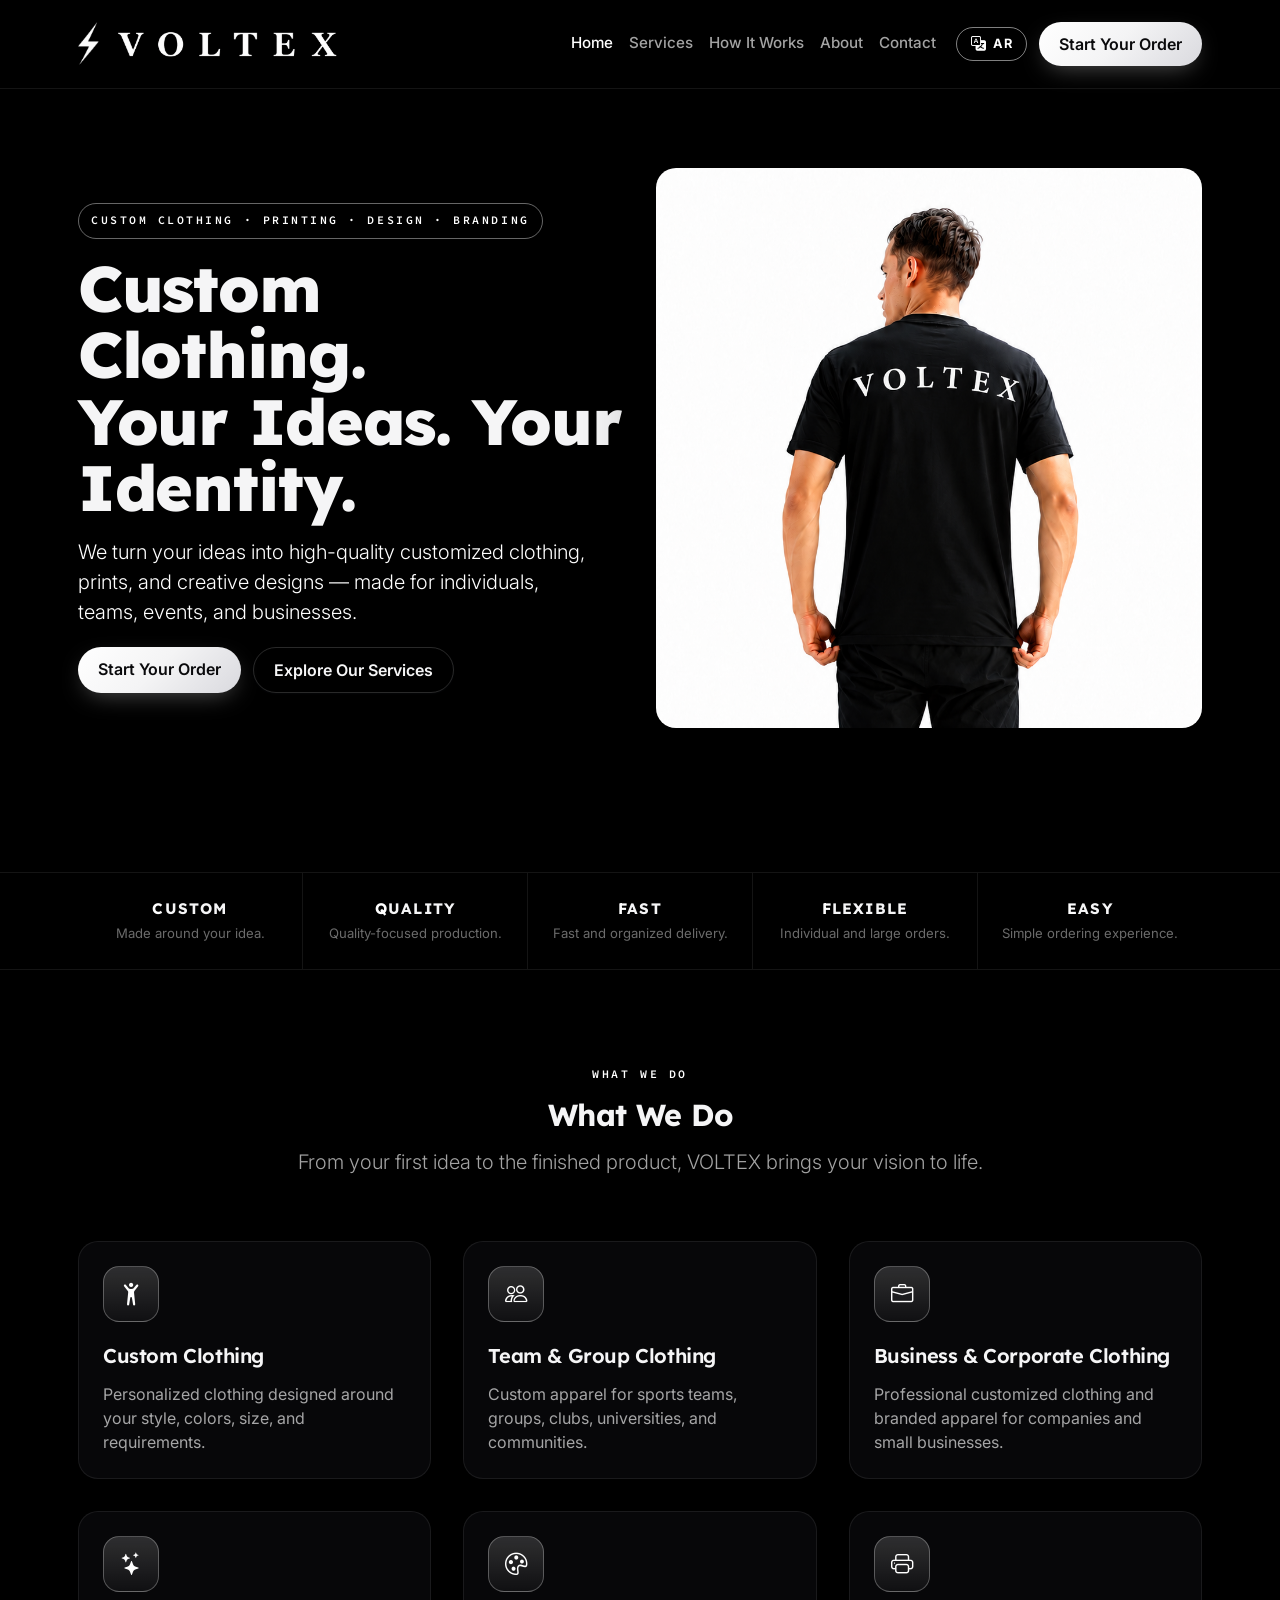
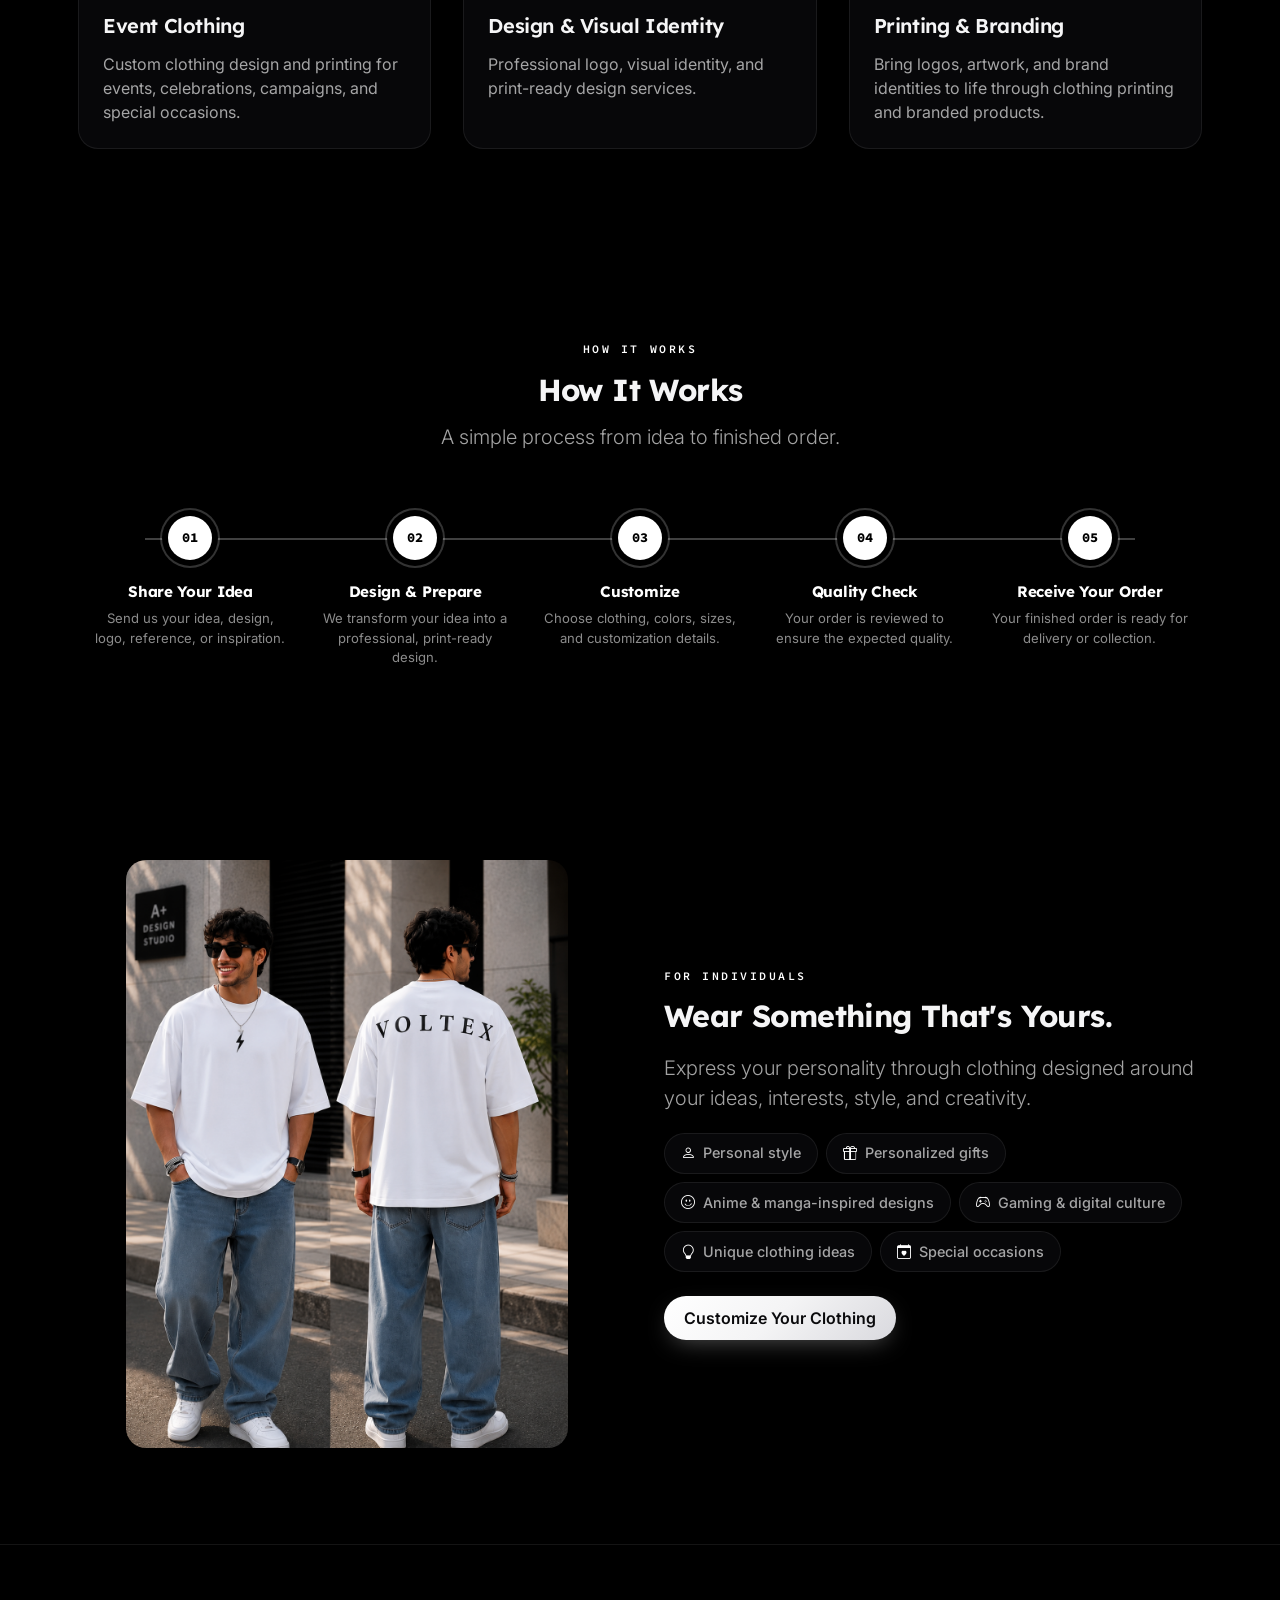
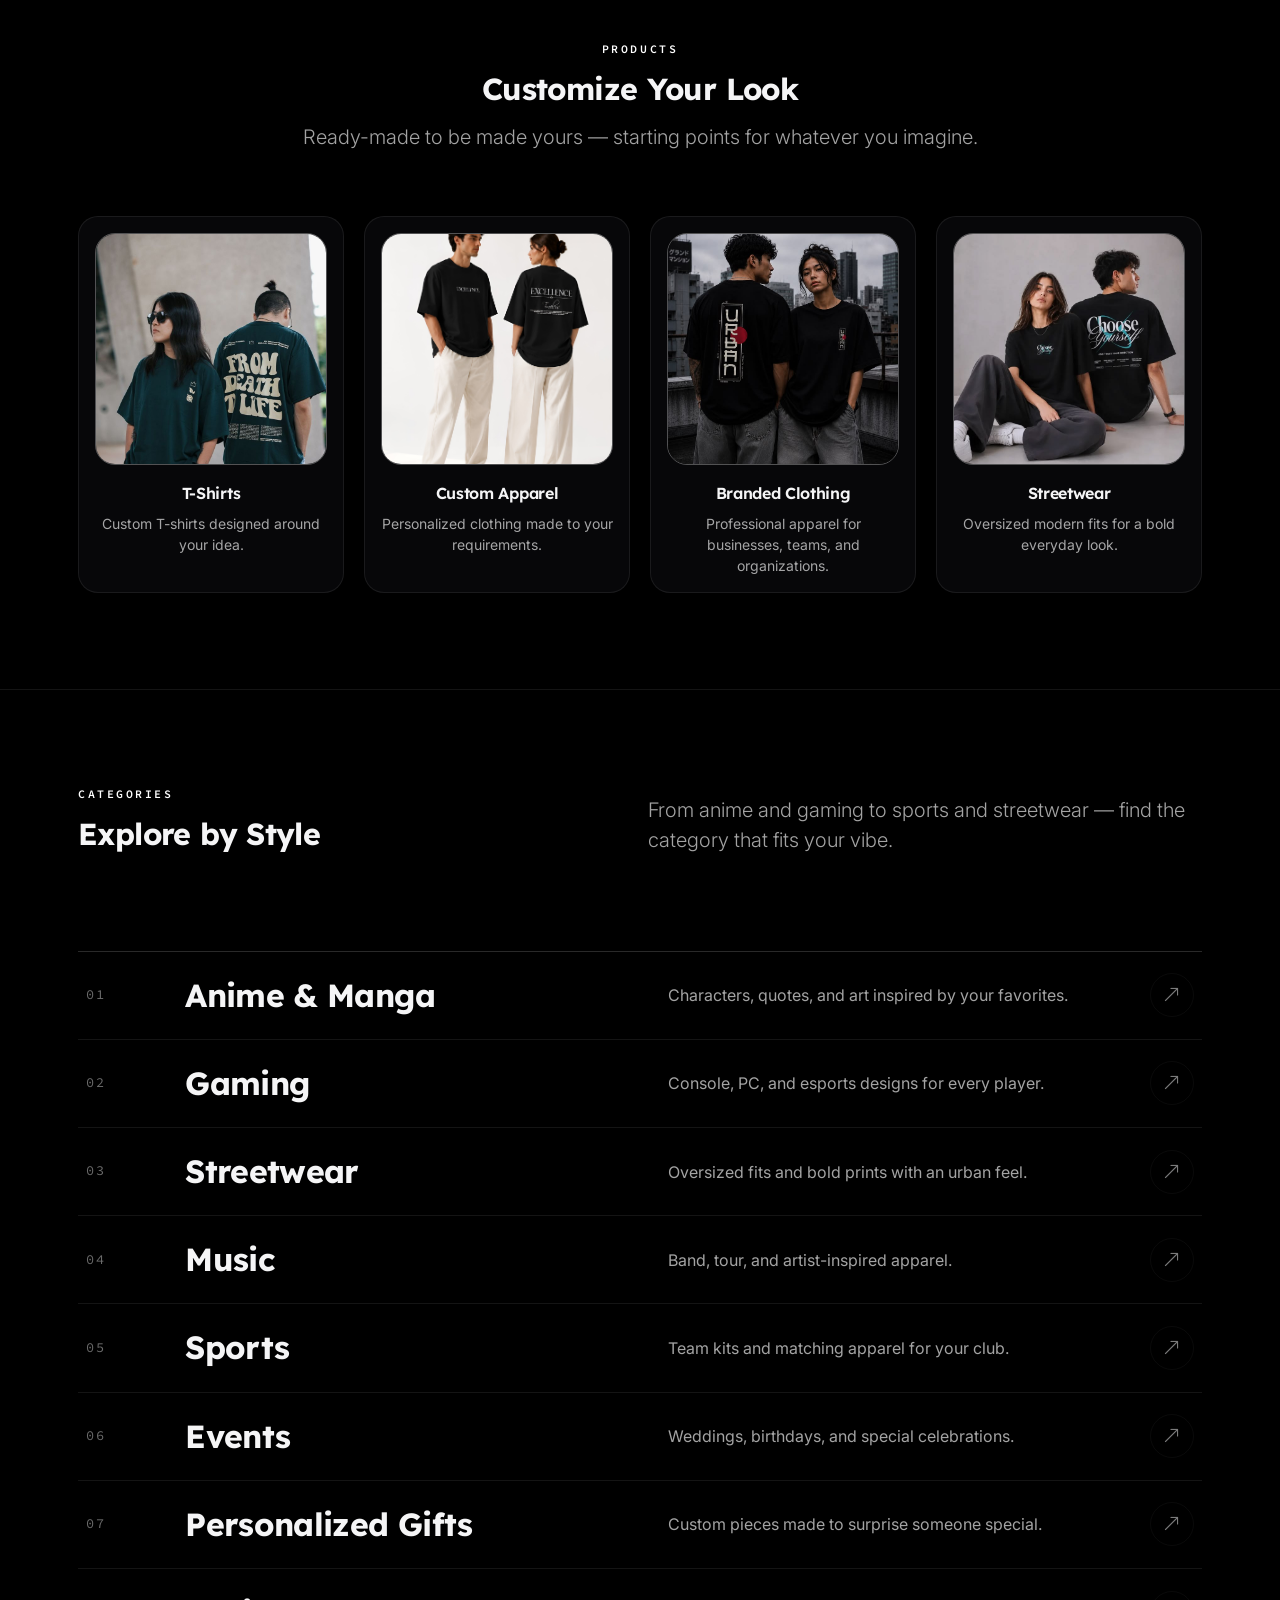
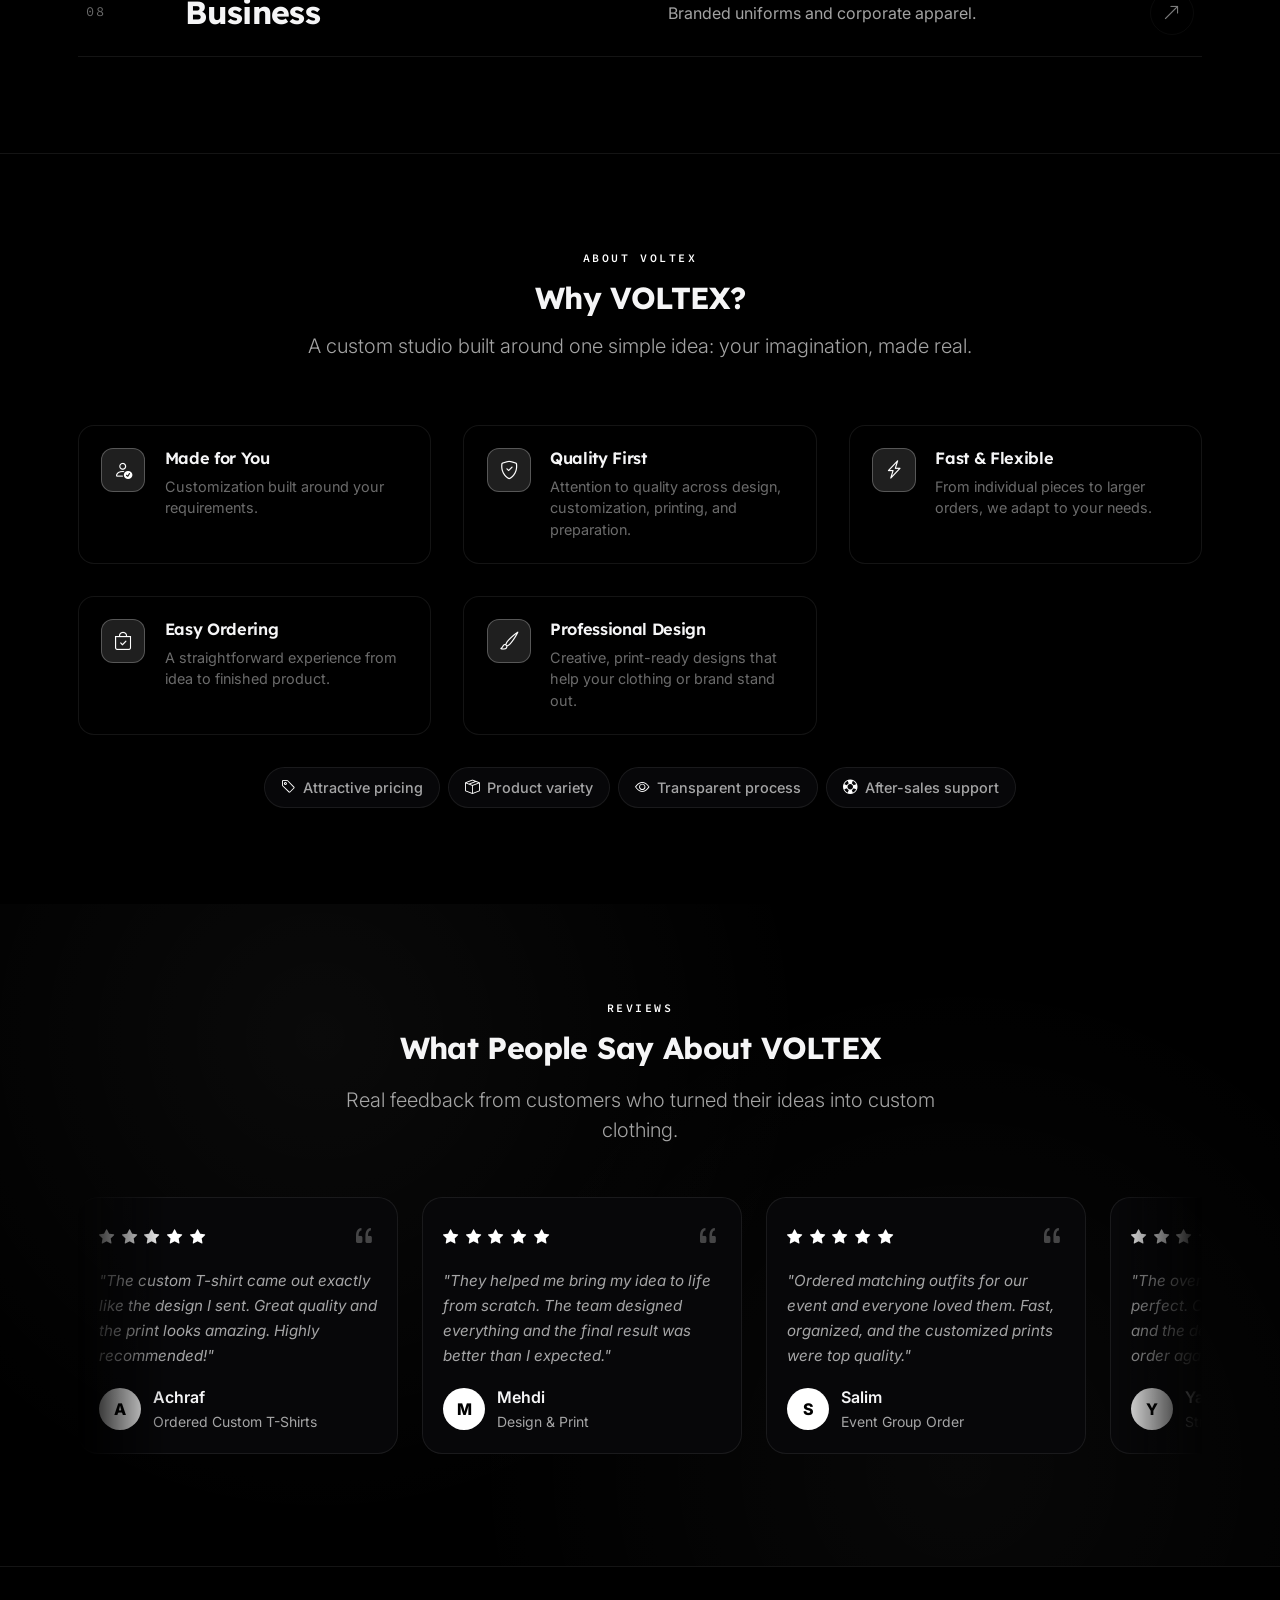
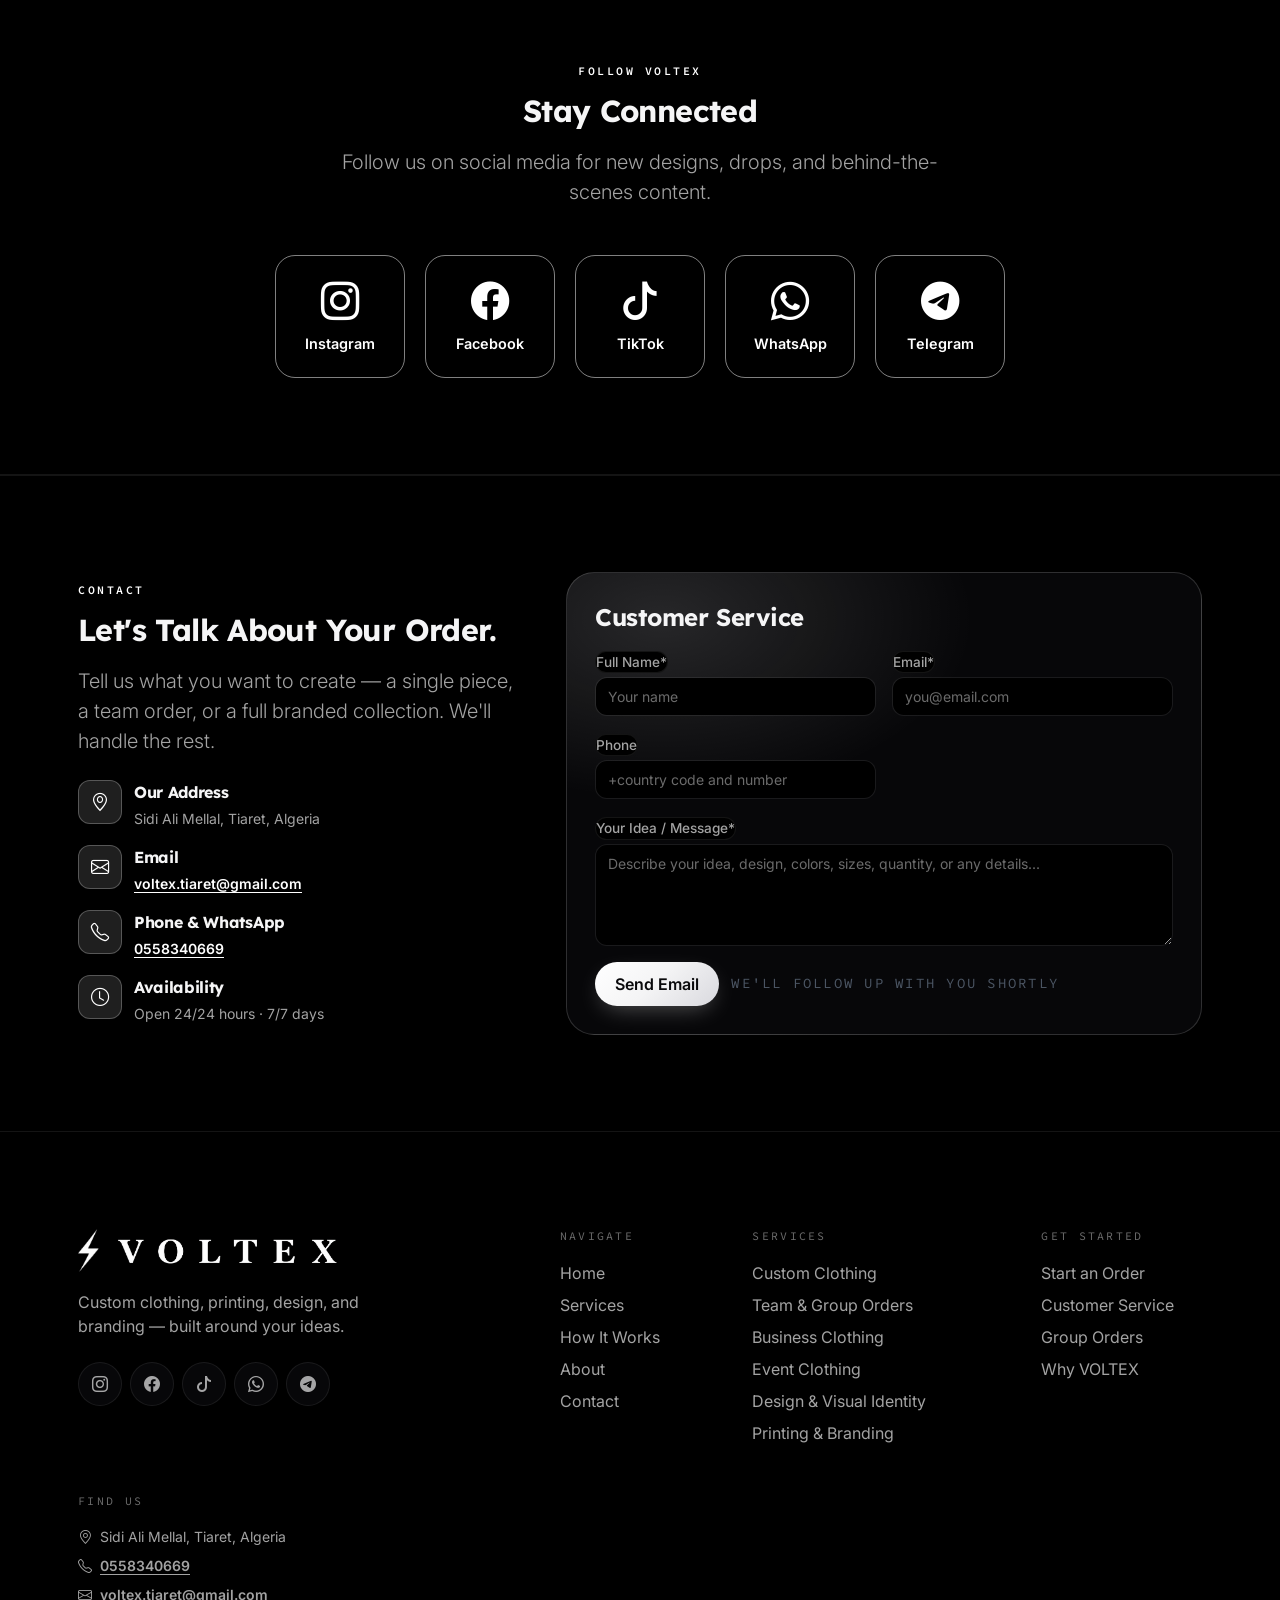
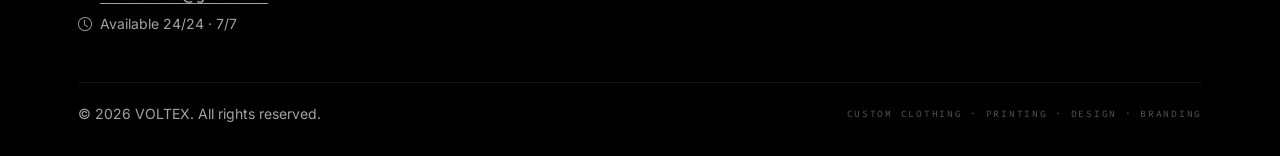
==== index.html @ 005140d6 "first commit" ====
<!DOCTYPE html>
<html lang="en" data-bs-theme="dark">

<head>
    <meta charset="UTF-8">
    <meta name="viewport" content="width=device-width, initial-scale=1.0">
    <title>VOLTEX — Custom Clothing, Printing &amp; Design</title>
    <meta name="description"
        content="VOLTEX creates customized clothing, printing, professional designs, and branded apparel for individuals, teams, events, and businesses.">
    <link rel="icon"
        href="data:image/svg+xml,%3Csvg xmlns='http://www.w3.org/2000/svg' viewBox='0 0 32 32'%3E%3Crect width='32' height='32' rx='8' fill='%23ffffff'/%3E%3Cpath d='M9 9 L16 24 L23 9' stroke='%230a0a0c' stroke-width='4' fill='none' stroke-linecap='round' stroke-linejoin='round'/%3E%3C/svg%3E">
    <link
        href="https://fonts.googleapis.com/css2?family=Inter:wght@400;500;600;700&family=Lexend:wght@400;500;600;700;800&family=Source+Code+Pro:wght@400;500;600;700&family=Cairo:wght@400;500;600;700;800&display=swap"
        rel="stylesheet">
    <link rel="stylesheet" href="https://cdn.jsdelivr.net/npm/bootstrap-icons@1.13.1/font/bootstrap-icons.min.css">
    <link rel="stylesheet" href="./assets/css/bootstrap-theme.css">
    <link rel="stylesheet" href="https://unpkg.com/aos@next/dist/aos.css" />

    <style>
        /* ============================================================
           VOLTEX DESIGN SYSTEM — dark theme + white accent
           ============================================================ */
        :root {
            --vx-bg: #000000;
            --vx-bg-soft: #000000;
            --vx-surface: #070709;
            --vx-surface-2: #0c0c0f;
            --vx-border: rgba(255, 255, 255, .08);
            --vx-border-strong: rgba(255, 255, 255, .16);
            --vx-text: #f5f5f6;
            --vx-text-2: rgba(255, 255, 255, .64);
            --vx-text-3: rgba(255, 255, 255, .42);
            --vx-purple: #ffffff;
            --vx-purple-bright: #ffffff;
            --vx-purple-dark: #d4d4d8;
            --vx-grad: linear-gradient(135deg, #ffffff 0%, #f4f4f5 48%, #d9d9de 100%);
            --vx-grad-soft: linear-gradient(180deg, rgba(255, 255, 255, .16), rgba(255, 255, 255, .04));
            --vx-font-display: 'Lexend', 'Inter', system-ui, sans-serif;
            --vx-font-body: 'Inter', system-ui, sans-serif;
            --vx-font-mono: 'Source Code Pro', ui-monospace, monospace;
            --vx-radius: 20px;
        }

        html {
            scroll-behavior: smooth;
        }

        body {
            background-color: var(--vx-bg);
            color: var(--vx-text);
            font-family: var(--vx-font-body);
            -webkit-font-smoothing: antialiased;
            overflow-x: hidden;
        }

        ::selection {
            background: #ffffff;
            color: #0a0a0c;
        }

        ::-webkit-scrollbar {
            width: 10px;
        }

        ::-webkit-scrollbar-track {
            background: var(--vx-bg);
        }

        ::-webkit-scrollbar-thumb {
            background: #2a2a34;
            border-radius: 8px;
        }

        ::-webkit-scrollbar-thumb:hover {
            background: var(--vx-purple-dark);
        }

        :focus-visible {
            outline: 2px solid var(--vx-purple);
            outline-offset: 2px;
        }

        h1, h2, h3, h4, h5, .display-1, .display-2, .display-3, .display-4, .display-5 {
            font-family: var(--vx-font-display);
            color: var(--vx-text);
            letter-spacing: -0.02em;
        }

        a {
            color: var(--vx-text);
            text-decoration: none;
        }

        /* ---------- Utilities ---------- */
        .vx-mono {
            font-family: var(--vx-font-mono);
            letter-spacing: .16em;
            text-transform: uppercase;
        }

        .vx-label {
            font-family: var(--vx-font-mono);
            font-size: .72rem;
            letter-spacing: .22em;
            text-transform: uppercase;
            color: var(--vx-purple-bright);
            font-weight: 600;
        }

        .vx-grad-text {
            background: var(--vx-grad);
            -webkit-background-clip: text;
            background-clip: text;
            -webkit-text-fill-color: transparent;
            color: transparent;
        }

        .vx-muted {
            color: var(--vx-text-2);
        }

        .vx-dots-bg {
            background-image: radial-gradient(rgba(255, 255, 255, .055) 1px, transparent 1px);
            background-size: 24px 24px;
        }

        .vx-section {
            scroll-margin-top: 82px;
            position: relative;
        }

        .vx-border {
            border: 1px solid var(--vx-border);
        }

        .vx-surface {
            background: var(--vx-surface);
            border: 1px solid var(--vx-border);
        }

        /* ---------- Buttons ---------- */
        .btn {
            border-radius: 999px;
            font-weight: 600;
            border: 1px solid transparent;
        }

        .btn-vx {
            background: var(--vx-grad);
            color: #0a0a0c;
            border: none;
            box-shadow: 0 8px 24px -8px rgba(255, 255, 255, .35);
            transition: transform .25s ease, box-shadow .25s ease, filter .25s ease;
        }

        .btn-vx:hover,
        .btn-vx:focus {
            color: #0a0a0c;
            transform: translateY(-2px);
            filter: brightness(1.05);
            box-shadow: 0 12px 32px -8px rgba(255, 255, 255, .45);
        }

        .btn-vx-outline {
            color: var(--vx-text);
            border: 1px solid var(--vx-border-strong);
            background: transparent;
            transition: border-color .25s ease, color .25s ease, transform .25s ease, background .25s ease;
        }

        .btn-vx-outline:hover,
        .btn-vx-outline:focus {
            color: #fff;
            border-color: var(--vx-purple);
            background: rgba(255, 255, 255, .08);
            transform: translateY(-2px);
        }

        .btn-vx-ghost {
            color: var(--vx-text);
            background: transparent;
            border: none;
            transition: color .25s ease;
        }

        .btn-vx-ghost:hover,
        .btn-vx-ghost:focus {
            color: var(--vx-purple-bright);
        }

        .btn-vx-light {
            color: var(--vx-text);
            background: transparent;
            border: 1px solid rgba(255, 255, 255, .5);
            transition: background .25s ease, color .25s ease, transform .25s ease, border-color .25s ease;
        }

        .btn-vx-light:hover,
        .btn-vx-light:focus {
            color: #0a0a0c;
            background: #fff;
            border-color: #fff;
            transform: translateY(-2px);
            box-shadow: 0 12px 32px -10px rgba(255, 255, 255, .45);
        }

        /* ---------- Navbar ---------- */
        .vx-navbar {
            background: rgba(0, 0, 0, .85);
            -webkit-backdrop-filter: blur(14px);
            backdrop-filter: blur(14px);
            border-bottom: 1px solid var(--vx-border);
            padding-top: .9rem;
            padding-bottom: .9rem;
        }

        .vx-brand {
            display: inline-flex;
            align-items: center;
            gap: .75rem;
        }

        .vx-brand:hover,
        .vx-brand:focus {
            color: var(--vx-text);
        }

        .vx-brand-mark {
            height: 46px;
            width: auto;
            object-fit: contain;
            flex-shrink: 0;
        }

        .vx-brand-name {
            height: 34px;
            width: auto;
            max-width: 62vw;
            object-fit: contain;
            display: block;
            mix-blend-mode: screen;
        }

        @media (max-width: 575.98px) {
            .vx-brand-mark { height: 40px; }
            .vx-brand-name { height: 24px; }
        }

        .vx-navbar .nav-link {
            color: var(--vx-text-2);
            font-weight: 500;
            font-size: .95rem;
            padding: .45rem .9rem;
            border-radius: 999px;
            transition: color .2s ease, background .2s ease;
        }

        .vx-navbar .nav-link:hover,
        .vx-navbar .nav-link:focus {
            color: #fff;
            background: rgba(255, 255, 255, .05);
        }

        .vx-navbar .nav-link[aria-current="page"] {
            color: var(--vx-purple-bright);
        }

        .vx-navbar .navbar-toggler {
            border: 1px solid var(--vx-border-strong);
            border-radius: 10px;
            padding: .45rem .6rem;
        }

        .vx-navbar .navbar-toggler-icon {
            background-image: none;
            width: 20px;
            height: 2px;
            position: relative;
            background: var(--vx-text);
            box-shadow: 0 6px 0 var(--vx-text), 0 -6px 0 var(--vx-text);
            border-radius: 2px;
        }

        /* ---------- Hero ---------- */
        .vx-hero {
            padding-top: 10.5rem;
            padding-bottom: 9rem;
            position: relative;
        }

        .vx-hero-photo {
            border-radius: 20px;
            overflow: hidden;
            box-shadow: 0 32px 80px -24px rgba(0, 0, 0, .9);
            max-height: 560px;
        }

        .vx-hero-photo img {
            width: 100%;
            height: 100%;
            object-fit: contain;
            display: block;
        }

        .vx-hero-title {
            font-weight: 800;
            font-size: clamp(2.35rem, 5.2vw, 4rem);
            line-height: 1.04;
        }

        .vx-hero-art {
            position: relative;
            max-width: 520px;
            margin-left: auto;
        }

        .vx-hero-panel {
            position: relative;
            border-radius: 28px;
            border: 1px solid var(--vx-border-strong);
            background:
                radial-gradient(380px 260px at 50% 0%, rgba(255, 255, 255, .14), transparent 70%),
                var(--vx-surface);
            padding: 2.2rem;
            overflow: hidden;
        }

        .vx-hero-panel::after {
            content: '';
            position: absolute;
            inset: 0;
            background-image: radial-gradient(rgba(255, 255, 255, .05) 1px, transparent 1px);
            background-size: 20px 20px;
            opacity: .5;
            pointer-events: none;
        }

        .vx-hero-panel > .vx-monobadge {
            position: relative;
            z-index: 1;
        }

        .vx-tee {
            position: relative;
            z-index: 1;
            width: 100%;
            height: auto;
            display: block;
        }

        .vx-tee-path {
            stroke: rgba(255, 255, 255, .92);
            stroke-width: 4.5;
            stroke-linejoin: round;
            stroke-linecap: round;
            fill: rgba(255, 255, 255, .015);
        }

        .vx-tee-print {
            fill: none;
            stroke: var(--vx-grad);
            stroke-width: 11;
            stroke-linecap: round;
            stroke-linejoin: round;
        }

        .vx-float {
            position: absolute;
            z-index: 2;
            display: flex;
            align-items: center;
            gap: .6rem;
            padding: .6rem .9rem;
            border-radius: 14px;
            border: 1px solid var(--vx-border-strong);
            background: rgba(20, 20, 26, .92);
            -webkit-backdrop-filter: blur(8px);
            backdrop-filter: blur(8px);
            box-shadow: 0 16px 40px -12px rgba(0, 0, 0, .7);
            animation: vxFloat 5.5s ease-in-out infinite;
        }

        .vx-float i {
            color: var(--vx-purple-bright);
        }

        .vx-float small {
            font-weight: 600;
            color: var(--vx-text);
            white-space: nowrap;
        }

        .vx-float-1 {
            top: 8%;
            left: -6%;
        }

        .vx-float-2 {
            top: 34%;
            right: -8%;
            animation-delay: 1.2s;
        }

        .vx-float-3 {
            bottom: 10%;
            left: -3%;
            animation-delay: 2.4s;
        }

        @keyframes vxFloat {
            0%, 100% { transform: translateY(0); }
            50% { transform: translateY(-12px); }
        }

        @media (max-width: 1199.98px) {
            .vx-float-1 { left: 0; }
            .vx-float-2 { right: 0; }
        }

        @media (max-width: 575.98px) {
            .vx-float-2 { display: none; }
            .vx-float-1 { left: -2%; }
            .vx-float-3 { left: 2%; }
        }

        /* ---------- Value strip ---------- */
        .vx-strip {
            border-top: 1px solid var(--vx-border);
            border-bottom: 1px solid var(--vx-border);
            background: var(--vx-bg-soft);
        }

        .vx-strip-item {
            padding: 1.6rem 1rem;
            text-align: center;
            border-left: 1px solid var(--vx-border);
            transition: background .25s ease;
        }

        .vx-strip-item:first-child {
            border-left: none;
        }

        .vx-strip-item:hover {
            background: rgba(255, 255, 255, .06);
        }

        .vx-strip-item h3 {
            font-size: .95rem;
            font-weight: 700;
            letter-spacing: .08em;
            margin-bottom: .35rem;
            color: var(--vx-text);
        }

        .vx-strip-item h3 span {
            color: var(--vx-purple-bright);
        }

        .vx-strip-item p {
            font-size: .82rem;
            color: var(--vx-text-3);
            margin: 0;
        }

        /* ---------- Cards ---------- */
        .vx-card {
            background: var(--vx-surface);
            border: 1px solid var(--vx-border);
            border-radius: var(--vx-radius);
            transition: transform .3s ease, border-color .3s ease, box-shadow .3s ease, background .3s ease;
            height: 100%;
        }

        .vx-card:hover {
            transform: translateY(-6px);
            border-color: rgba(255, 255, 255, .45);
            background: var(--vx-surface-2);
            box-shadow: 0 24px 60px -24px rgba(0, 0, 0, .7), 0 0 0 1px rgba(255, 255, 255, .12);
        }

        .vx-icon-tile {
            width: 56px;
            height: 56px;
            border-radius: 16px;
            display: inline-flex;
            align-items: center;
            justify-content: center;
            font-size: 1.4rem;
            color: var(--vx-purple-bright);
            background: var(--vx-grad-soft, rgba(255, 255, 255, .12));
            border: 1px solid rgba(255, 255, 255, .28);
            transition: transform .3s ease, background .3s ease;
        }

        .vx-card:hover .vx-icon-tile {
            background: var(--vx-grad);
            color: #0a0a0c;
            transform: scale(1.06) rotate(-4deg);
        }

        /* ---------- How it works ---------- */
        .vx-step {
            position: relative;
            text-align: center;
        }

        .vx-step-num {
            font-family: var(--vx-font-mono);
            font-size: .8rem;
            font-weight: 700;
            letter-spacing: .18em;
            color: var(--vx-text);
        }

        .vx-timeline {
            position: relative;
            display: flex;
            justify-content: space-between;
            align-items: flex-start;
            padding-top: 0;
        }

        .vx-timeline::before {
            content: '';
            position: absolute;
            top: 22px;
            left: 6%;
            right: 6%;
            height: 2px;
            background: rgba(255, 255, 255, .25);
        }

        .vx-timeline .vx-step {
            flex: 1;
            display: flex;
            flex-direction: column;
            align-items: center;
            position: relative;
            padding: 0 .5rem;
        }

        .vx-timeline .vx-step-dot {
            width: 44px;
            height: 44px;
            border-radius: 50%;
            background: #ffffff;
            color: #000000;
            display: flex;
            align-items: center;
            justify-content: center;
            font-family: var(--vx-font-mono);
            font-size: .85rem;
            font-weight: 800;
            position: relative;
            z-index: 2;
            flex-shrink: 0;
            box-shadow: 0 0 0 6px rgba(0, 0, 0, 1), 0 0 0 8px rgba(255, 255, 255, .2);
        }

        .vx-timeline .vx-step-content {
            margin-top: 1.4rem;
            padding: 0 .25rem;
        }

        .vx-timeline .vx-step-content h3 {
            font-size: .95rem;
            font-weight: 700;
            margin-bottom: .4rem;
            color: #ffffff;
        }

        .vx-timeline .vx-step-content p {
            font-size: .82rem;
            line-height: 1.5;
            color: rgba(255, 255, 255, .55);
            margin: 0;
        }

        .vx-hiw-img-wrap {
            border-radius: 20px;
            overflow: hidden;
            box-shadow: 0 32px 80px -24px rgba(0, 0, 0, .9);
            width: 88%;
            margin: 0 auto;
        }

        .vx-hiw-img {
            width: 100%;
            height: auto;
            display: block;
            object-fit: cover;
        }

        @media (min-width: 992px) {
            .vx-hiw-img-wrap { width: 82%; }
        }

        @media (max-width: 767.98px) {
            .vx-timeline {
                flex-direction: column;
                align-items: flex-start;
                gap: 0;
                padding-left: 34px;
            }
            .vx-timeline::before {
                top: 22px;
                bottom: 22px;
                left: 22px;
                right: auto;
                width: 2px;
                height: auto;
            }
            .vx-timeline .vx-step {
                flex-direction: row;
                align-items: flex-start;
                gap: 1rem;
                padding: 1rem 0;
            }
            .vx-timeline .vx-step-content {
                margin-top: 0;
                text-align: left;
            }
        }

        /* ---------- Chips ---------- */
        .vx-chip {
            display: inline-flex;
            align-items: center;
            gap: .5rem;
            padding: .55rem 1rem;
            border-radius: 999px;
            border: 1px solid var(--vx-border);
            background: var(--vx-surface);
            color: var(--vx-text-2);
            font-size: .9rem;
            font-weight: 500;
            transition: border-color .25s ease, color .25s ease, transform .25s ease, background .25s ease;
        }

        .vx-chip:hover {
            border-color: var(--vx-purple);
            color: var(--vx-text);
            transform: translateY(-2px);
            background: rgba(255, 255, 255, .08);
        }

        .vx-chip i {
            color: var(--vx-purple-bright);
        }

        /* ---------- Category list (Explore by Style) ---------- */
        .vx-cat-list {
            border-top: 1px solid var(--vx-border-strong);
        }
        .vx-cat-row {
            display: grid;
            grid-template-columns: 64px 1fr auto;
            align-items: center;
            gap: 1.2rem;
            padding: 1.35rem 0.5rem;
            border-bottom: 1px solid var(--vx-border);
            text-decoration: none;
            color: var(--vx-text);
            transition: background .3s ease, padding .3s ease;
            position: relative;
        }
        .vx-cat-row::after {
            content: '';
            position: absolute;
            left: 0;
            right: 0;
            bottom: -1px;
            height: 1px;
            background: var(--vx-grad);
            transform: scaleX(0);
            transform-origin: left;
            transition: transform .35s ease;
        }
        html[dir="rtl"] .vx-cat-row::after {
            transform-origin: right;
        }
        .vx-cat-num {
            font-family: var(--vx-font-mono);
            font-size: .85rem;
            color: var(--vx-text-3);
            letter-spacing: .14em;
            transition: color .3s ease;
        }
        .vx-cat-name {
            font-family: var(--vx-font-display);
            font-size: clamp(1.25rem, 2.6vw, 2rem);
            font-weight: 700;
            letter-spacing: -.02em;
            line-height: 1.1;
        }
        .vx-cat-desc {
            display: none;
            color: var(--vx-text-2);
        }
        .vx-cat-arrow {
            display: inline-flex;
            align-items: center;
            justify-content: center;
            width: 44px;
            height: 44px;
            border-radius: 50%;
            border: 1px solid var(--vx-border);
            color: var(--vx-text);
            font-size: 1.1rem;
            opacity: .5;
            transition: opacity .3s ease, background .3s ease, color .3s ease, transform .3s ease;
        }
        .vx-cat-row:hover {
            background: rgba(255, 255, 255, .05);
            padding-left: 1.1rem;
        }
        html[dir="rtl"] .vx-cat-row:hover {
            padding-left: .5rem;
            padding-right: 1.1rem;
        }
        .vx-cat-row:hover::after {
            transform: scaleX(1);
        }
        .vx-cat-row:hover .vx-cat-num {
            color: var(--vx-text);
        }
        .vx-cat-row:hover .vx-cat-arrow {
            background: #fff;
            color: #000;
            opacity: 1;
            transform: rotate(45deg);
        }
        html[dir="rtl"] .vx-cat-row:hover .vx-cat-arrow {
            transform: rotate(-135deg);
        }
        @media (min-width: 768px) {
            .vx-cat-row {
                grid-template-columns: 80px 1fr 1fr auto;
            }
            .vx-cat-desc {
                display: block;
            }
        }

        /* ---------- Feature list (Why VOLTEX) ---------- */
        .vx-feature {
            display: flex;
            gap: 1.2rem;
            padding: 1.4rem;
            border: 1px solid var(--vx-border);
            border-radius: 16px;
            background: var(--vx-bg-soft);
            transition: border-color .25s ease, background .25s ease, transform .25s ease;
            height: 100%;
        }

        .vx-feature:hover {
            border-color: rgba(255, 255, 255, .45);
            background: var(--vx-surface);
            transform: translateY(-3px);
        }

        .vx-feature-icon {
            flex-shrink: 0;
            width: 44px;
            height: 44px;
            border-radius: 12px;
            display: inline-flex;
            align-items: center;
            justify-content: center;
            font-size: 1.15rem;
            color: var(--vx-purple-bright);
            background: rgba(255, 255, 255, .12);
            border: 1px solid rgba(255, 255, 255, .25);
        }

        .vx-feature h4 {
            font-size: 1.02rem;
            margin-bottom: .35rem;
            font-weight: 600;
        }

        .vx-feature p {
            color: var(--vx-text-3);
            font-size: .9rem;
            margin: 0;
            line-height: 1.5;
        }

        /* ---------- Panels ---------- */
        .vx-panel {
            border: 1px solid var(--vx-border-strong);
            border-radius: 28px;
            background:
                radial-gradient(520px 300px at 15% 10%, rgba(255, 255, 255, .13), transparent 60%),
                var(--vx-surface);
            position: relative;
            overflow: hidden;
        }

        .vx-panel-purple {
            background:
                radial-gradient(560px 340px at 80% 0%, rgba(255, 255, 255, .12), transparent 62%),
                radial-gradient(420px 300px at 0% 100%, rgba(255, 255, 255, .08), transparent 60%),
                var(--vx-surface);
            border: 1px solid rgba(255, 255, 255, .35);
        }

        .vx-panel-glow {
            position: absolute;
            width: 420px;
            height: 420px;
            border-radius: 50%;
            background: radial-gradient(circle, rgba(255, 255, 255, .28), transparent 70%);
            filter: blur(10px);
            pointer-events: none;
        }

        /* ---------- Forms ---------- */
        .vx-form .form-control,
        .vx-form .form-select,
        .vx-form .form-label {
            border-radius: 12px;
            background-color: var(--vx-bg-soft);
            border: 1px solid var(--vx-border);
            color: var(--vx-text);
        }

        .vx-form .form-control::placeholder {
            color: var(--vx-text-3);
        }

        .vx-form .form-control:focus,
        .vx-form .form-select:focus {
            border-color: var(--vx-purple);
            box-shadow: 0 0 0 .2rem rgba(255, 255, 255, .18);
            background-color: var(--vx-bg-soft);
            color: var(--vx-text);
        }

        .vx-form .form-label {
            color: var(--vx-text-2);
            font-size: .85rem;
            font-weight: 500;
        }

        /* ---------- Footer ---------- */
        .vx-footer {
            background: var(--vx-bg-soft);
            border-top: 1px solid var(--vx-border);
        }

        .vx-footer a {
            color: var(--vx-text-2);
            transition: color .2s ease;
        }

        .vx-footer a:hover,
        .vx-footer a:focus {
            color: var(--vx-purple-bright);
        }

        .vx-footer .vx-foot-title {
            font-family: var(--vx-font-mono);
            font-size: .72rem;
            letter-spacing: .2em;
            text-transform: uppercase;
            color: var(--vx-text-3);
            margin-bottom: 1rem;
        }

.vx-social {
            width: 44px;
            height: 44px;
            display: inline-flex;
            align-items: center;
            justify-content: center;
            border-radius: 50%;
            border: 1px solid var(--vx-border);
            background: var(--vx-surface);
            color: var(--vx-text-2);
            transition: border-color .25s ease, color .25s ease, transform .25s ease, background .25s ease;
        }

        .vx-social:hover {
            border-color: var(--vx-purple);
            color: var(--vx-purple-bright);
            background: rgba(255, 255, 255, .1);
            transform: translateY(-3px);
        }

        .vx-nav-socials {
            display: flex;
            gap: .65rem;
            flex-wrap: wrap;
        }
        .vx-nav-socials .vx-social {
            width: 54px;
            height: 54px;
            font-size: 1.45rem;
        }
        .vx-nav-socials-li {
            display: list-item;
        }
        @media (min-width: 992px) {
            .vx-nav-socials-li { display: none; }
            .vx-nav-socials { display: none; }
        }

        /* ---------- Language toggle ---------- */
        .vx-lang-toggle {
            display: inline-flex;
            align-items: center;
            gap: .4rem;
            padding: .4rem .85rem;
            border-radius: 999px;
            border: 1px solid rgba(255, 255, 255, .5);
            background: transparent;
            color: #ffffff;
            font-size: .8rem;
            font-weight: 700;
            letter-spacing: .06em;
            cursor: pointer;
            transition: background .25s ease, color .25s ease, border-color .25s ease;
        }
        .vx-lang-toggle:hover {
            background: #ffffff;
            color: #000000;
            border-color: #ffffff;
        }
        .vx-lang-toggle .vx-lang-icon {
            font-size: .95rem;
            line-height: 1;
        }

        /* ---------- Arabic (RTL) ---------- */
        html[lang="ar"] body {
            font-family: 'Cairo', 'Inter', system-ui, sans-serif;
        }
        html[lang="ar"] .vx-font-display,
        html[lang="ar"] h1,
        html[lang="ar"] h2,
        html[lang="ar"] h3,
        html[lang="ar"] h4,
        html[lang="ar"] .display-5,
        html[lang="ar"] .display-6 {
            font-family: 'Cairo', 'Lexend', system-ui, sans-serif;
            line-height: 1.5;
        }
        html[lang="ar"] .vx-mono,
        html[lang="ar"] .vx-step-num {
            font-family: 'Cairo', monospace;
            letter-spacing: .02em;
        }
        html[lang="ar"] .vx-hero-title {
            line-height: 1.3;
        }
        html[lang="ar"] .vx-label::before {
            content: '';
        }
        html[lang="ar"] .form-control::placeholder,
        html[lang="ar"] .form-select {
            font-family: 'Cairo', 'Inter', system-ui, sans-serif;
        }
        html[dir="rtl"] .vx-review-track {
            animation-name: vxMarqueeRtl;
        }
        html[dir="rtl"] .vx-lang-toggle .bi-translate {
            transform: scaleX(-1);
        }

        .vx-social-card {
            display: flex;
            flex-direction: column;
            align-items: center;
            justify-content: center;
            padding: 2.8rem 1.5rem 2.2rem;
            border-radius: 20px;
            border: 1px solid rgba(255, 255, 255, .07);
            background: rgba(255, 255, 255, .025);
            color: #fff;
            text-decoration: none;
            transition: border-color .35s ease, transform .35s ease, background .35s ease;
            min-height: 220px;
            position: relative;
            overflow: hidden;
        }
        .vx-social-card::before {
            content: '';
            position: absolute;
            inset: 0;
            background: radial-gradient(circle at center, var(--vx-sc-color) 0%, transparent 72%);
            opacity: 0;
            transition: opacity .4s ease;
            pointer-events: none;
        }
        .vx-social-card:hover {
            border-color: var(--vx-sc-color);
            transform: translateY(-8px);
            background: rgba(255, 255, 255, .05);
        }
        .vx-social-card:hover::before {
            opacity: .1;
        }
        .vx-social-card:active {
            transform: translateY(-4px);
        }
        .vx-sc-icon {
            width: 58px;
            height: 58px;
            border-radius: 16px;
            display: flex;
            align-items: center;
            justify-content: center;
            font-size: 1.55rem;
            background: var(--vx-sc-color);
            color: #fff;
            margin-bottom: 1.2rem;
            position: relative;
            z-index: 1;
            transition: transform .35s ease;
        }
        .vx-social-card:hover .vx-sc-icon {
            transform: scale(1.1);
        }
        .vx-sc-name {
            font-weight: 700;
            font-size: 1.05rem;
            margin-bottom: .2rem;
            position: relative;
            z-index: 1;
        }
        .vx-sc-handle {
            font-size: .82rem;
            opacity: .5;
            position: relative;
            z-index: 1;
        }

        @media (max-width: 575.98px) {
            .vx-social-card { min-height: 180px; padding: 2rem 1rem 1.6rem; }
            .vx-sc-icon { width: 50px; height: 50px; font-size: 1.3rem; }
        }

        /* ---------- Reviews ---------- */
        .vx-review-marquee {
            overflow: hidden;
            padding: .25rem 0 1rem;
            -webkit-mask-image: linear-gradient(90deg, transparent, #000 8%, #000 92%, transparent);
            mask-image: linear-gradient(90deg, transparent, #000 8%, #000 92%, transparent);
        }
        .vx-review-track {
            display: flex;
            gap: 1.5rem;
            width: max-content;
            animation: vxMarquee 40s linear infinite;
        }
        .vx-review-marquee:hover .vx-review-track {
            animation-play-state: paused;
        }
        @keyframes vxMarquee {
            from { transform: translateX(0); }
            to { transform: translateX(-50%); }
        }
        @keyframes vxMarqueeRtl {
            from { transform: translateX(0); }
            to { transform: translateX(50%); }
        }
        .vx-review-item {
            flex: 0 0 320px;
        }
        .vx-review {
            display: flex;
            flex-direction: column;
            height: 100%;
        }
        .vx-review-stars {
            color: #ffffff;
            font-size: .95rem;
            letter-spacing: .12em;
        }
        .vx-review-text {
            color: var(--vx-text-2);
            font-size: .95rem;
            line-height: 1.65;
            font-style: italic;
        }
        .vx-review-avatar {
            width: 42px;
            height: 42px;
            flex-shrink: 0;
            border-radius: 50%;
            display: inline-flex;
            align-items: center;
            justify-content: center;
            font-weight: 800;
            background: #ffffff;
            color: #000000;
            font-size: 1rem;
        }

        /* ---------- Social (black & white) ---------- */
        .vx-social-bw {
            display: inline-flex;
            flex-direction: column;
            align-items: center;
            gap: .75rem;
            width: 130px;
            padding: 1.6rem 1rem 1.4rem;
            border-radius: 20px;
            border: 1px solid rgba(255, 255, 255, .5);
            background: transparent;
            color: #ffffff;
            text-decoration: none;
            transition: background .3s ease, color .3s ease, border-color .3s ease, transform .3s ease;
        }
        .vx-social-bw i {
            font-size: 2.4rem;
            line-height: 1;
        }
        .vx-social-bw span {
            font-size: .9rem;
            font-weight: 600;
        }
        .vx-social-bw:hover {
            background: #ffffff;
            color: #000000;
            border-color: #ffffff;
            transform: translateY(-6px);
        }

        .vx-contact-link {
            color: #ffffff;
            text-decoration: underline;
            font-weight: 600;
            text-underline-offset: 3px;
            transition: color .2s ease;
        }
        .vx-contact-link:hover {
            color: rgba(255, 255, 255, .7);
        }

        /* ---------- Back to top ---------- */
        .back-to-top {
            width: 48px;
            height: 48px;
            border-radius: 50%;
            opacity: 0;
            transform: translateY(12px) scale(.98);
            transition: opacity .28s ease, transform .28s ease, visibility .28s;
            visibility: hidden;
            z-index: 1070;
            pointer-events: none;
            display: flex;
            align-items: center;
            justify-content: center;
            background: var(--vx-grad);
            border: none;
            color: #0a0a0c;
            box-shadow: 0 10px 28px -8px rgba(255, 255, 255, .5);
        }

        .back-to-top:focus {
            outline: none;
            box-shadow: 0 0 0 .25rem rgba(255, 255, 255, .5);
        }

        .back-to-top--visible {
            opacity: 1;
            transform: translateY(0) scale(1);
            visibility: visible;
            pointer-events: auto;
        }

        @media (prefers-reduced-motion: reduce) {
            .back-to-top,
            .vx-float,
            .vx-card,
            .btn,
            .vx-chip,
            .vx-feature {
                transition: none;
                animation: none;
            }
            html { scroll-behavior: auto; }
            * { animation-duration: .01ms !important; }
        }

        .accordion-button:not(.collapsed)::after,
        .accordion-button::after {
            filter: none;
        }

        /* ---------- Lightbox ---------- */
        .vx-lb-trigger {
            cursor: zoom-in;
            transition: opacity .2s ease;
        }
        .vx-lb-trigger:hover {
            opacity: .88;
        }

        .vx-lightbox {
            position: fixed;
            inset: 0;
            z-index: 2000;
            display: none;
            align-items: center;
            justify-content: center;
            background: rgba(0, 0, 0, .92);
            padding: 1.5rem;
        }
        .vx-lightbox.show {
            display: flex;
        }
        .vx-lightbox img {
            max-width: 92vw;
            max-height: 86vh;
            border-radius: 8px;
            box-shadow: 0 24px 80px rgba(0, 0, 0, .8);
        }
        .vx-lb-close {
            position: absolute;
            top: 1.25rem;
            right: 1.5rem;
            background: none;
            border: 0;
            color: #fff;
            font-size: 2.1rem;
            line-height: 1;
            cursor: pointer;
            opacity: .85;
        }
        .vx-lb-close:hover {
            opacity: 1;
        }
    </style>
</head>

<body>

    <!-- ============ NAVBAR ============ -->
    <nav class="navbar navbar-expand-lg fixed-top vx-navbar">
        <div class="container">
            <a class="navbar-brand vx-brand" href="#home" aria-label="VOLTEX home">
                <img src="./assets/img/white.png" alt="VOLTEX logo mark" class="vx-brand-mark" width="469"
                    height="1008">
                <img src="./assets/img/name.png" alt="VOLTEX" class="vx-brand-name" width="1580" height="231">
            </a>
            <button class="navbar-toggler collapsed" type="button" data-bs-toggle="collapse" data-bs-target="#vxNav"
                aria-controls="vxNav" aria-expanded="false" aria-label="Toggle navigation">
                <span class="navbar-toggler-icon"></span>
            </button>
            <div class="navbar-collapse collapse" id="vxNav">
                <ul class="navbar-nav ms-auto mb-2 mb-lg-0 align-items-lg-center">
                    <li class="nav-item">
                        <a class="nav-link active" aria-current="page" href="#home">Home</a>
                    </li>
                    <li class="nav-item">
                        <a class="nav-link" href="#services">Services</a>
                    </li>
                    <li class="nav-item">
                        <a class="nav-link" href="#how-it-works">How It Works</a>
                    </li>
                    <li class="nav-item">
                        <a class="nav-link" href="#about">About</a>
                    </li>
                    <li class="nav-item">
                        <a class="nav-link" href="#contact">Contact</a>
                    </li>
                    <li class="nav-item vx-nav-socials-li">
                        <div class="d-flex gap-2 mt-3 vx-nav-socials">
                            <a class="vx-social" href="https://www.instagram.com/vol_tex7?igsi=eTMzZGZsZmRlaHln" target="_blank" rel="noopener" aria-label="VOLTEX on Instagram" title="Instagram">
                                <i class="bi bi-instagram" aria-hidden="true"></i>
                            </a>
                            <a class="vx-social" href="https://www.facebook.com/profile.php?id=61593866157599" target="_blank" rel="noopener" aria-label="VOLTEX on Facebook" title="Facebook">
                                <i class="bi bi-facebook" aria-hidden="true"></i>
                            </a>
                            <a class="vx-social" href="https://www.tiktok.com/@vol_tex7?_r=1&_t=ZS-99INaBV5c2O" target="_blank" rel="noopener" aria-label="VOLTEX on TikTok" title="TikTok">
                                <i class="bi bi-tiktok" aria-hidden="true"></i>
                            </a>
                            <a class="vx-social" href="https://wa.me/213558340669" target="_blank" rel="noopener" aria-label="VOLTEX on WhatsApp" title="WhatsApp">
                                <i class="bi bi-whatsapp" aria-hidden="true"></i>
                            </a>
                            <a class="vx-social" href="https://t.me/aziz_benallou" target="_blank" rel="noopener" aria-label="VOLTEX on Telegram" title="Telegram">
                                <i class="bi bi-telegram" aria-hidden="true"></i>
                            </a>
                        </div>
                    </li>
                </ul>
                <div class="ms-lg-3 mt-3 mt-lg-0 d-flex align-items-center gap-3">
                    <button type="button" class="vx-lang-toggle" id="vxLangToggle" aria-label="Switch language"
                        title="Language">
                        <i class="bi bi-translate vx-lang-icon" aria-hidden="true"></i>
                        <span id="vxLangLabel">AR</span>
                    </button>
                    <a href="https://voltex-6952.myshopify.com/" target="_blank" rel="noopener"
                            class="btn btn-vx btn-lg px-5 py-3">Start Your Order</a>
                </div>
            </div>
        </div>
    </nav>

    <!-- ============ HERO ============ -->
    <section id="home" class="vx-hero vx-section">
        <div class="container">
            <div class="row align-items-center g-6 g-lg-8">
                <div class="col-lg-6" data-aos="fade-up">
                    <p class="vx-label mb-4">
                        <span class="d-inline-block border rounded-pill px-3 py-2"
                            style="border-color: rgba(255,255,255,.4) !important;">
                            Custom Clothing &middot; Printing &middot; Design &middot; Branding
                        </span>
                    </p>
                    <h1 class="vx-hero-title mb-4">
                        Custom Clothing.<br>
                        <span>Your Ideas. Your Identity.</span>
                    </h1>
                    <p class="lead mb-5" style="max-width: 520px; color: #ffffff;">
                        We turn your ideas into high-quality customized clothing, prints, and creative designs —
                        made for individuals, teams, events, and businesses.
                    </p>
                    <div class="d-flex flex-wrap gap-3">
<a href="https://voltex-6952.myshopify.com/" target="_blank" rel="noopener"
                        class="btn btn-vx btn-lg px-5 py-3">Start Your Order</a>
                        <a href="#services" class="btn btn-vx-outline btn-lg px-5 py-3">Explore Our Services</a>
                    </div>
                </div>
                <div class="col-lg-6" data-aos="zoom-in" data-aos-delay="150">
                    <div class="vx-hero-photo">
                        <img src="./assets/img/salim back.png" alt="VOLTEX custom clothing showcase">
                    </div>
                </div>
            </div>
        </div>
    </section>

    <!-- ============ VALUE STRIP ============ -->
    <section class="vx-strip" aria-label="Our core values">
        <div class="container">
            <div class="row g-0">
                <div class="col-6 col-lg vx-strip-item" data-aos="fade-up">
                    <h3><span>C</span>USTOM</h3>
                    <p>Made around your idea.</p>
                </div>
                <div class="col-6 col-lg vx-strip-item" data-aos="fade-up" data-aos-delay="100">
                    <h3><span>Q</span>UALITY</h3>
                    <p>Quality-focused production.</p>
                </div>
                <div class="col-6 col-lg vx-strip-item" data-aos="fade-up" data-aos-delay="200">
                    <h3><span>F</span>AST</h3>
                    <p>Fast and organized delivery.</p>
                </div>
                <div class="col-6 col-lg vx-strip-item" data-aos="fade-up" data-aos-delay="300">
                    <h3><span>F</span>LEXIBLE</h3>
                    <p>Individual and large orders.</p>
                </div>
                <div class="col-6 col-lg vx-strip-item" data-aos="fade-up" data-aos-delay="400">
                    <h3><span>E</span>ASY</h3>
                    <p>Simple ordering experience.</p>
                </div>
            </div>
        </div>
    </section>

    <!-- ============ SERVICES ============ -->
    <section id="services" class="vx-section py-10 py-xl-12">
        <div class="container">
            <div class="text-center mx-auto mb-10 mb-lg-11" style="max-width: 760px;" data-aos="fade-up">
                <p class="vx-label mb-3">What We Do</p>
                <h2 class="display-6 fw-bold mb-3">What We Do</h2>
                <p class="lead vx-muted mb-0">From your first idea to the finished product, VOLTEX brings your vision to
                    life.</p>
            </div>

            <div class="row g-6 g-lg-8">
                <div class="col-lg-4 col-md-6" data-aos="fade-up" data-aos-delay="0">
                    <div class="vx-card p-5 p-lg-6">
                        <span class="vx-icon-tile mb-5"><i class="bi bi-person-arms-up" aria-hidden="true"></i></span>
                        <h3 class="fs-5 fw-semibold">Custom Clothing</h3>
                        <p class="vx-muted mb-0">Personalized clothing designed around your style, colors, size, and
                            requirements.</p>
                    </div>
                </div>
                <div class="col-lg-4 col-md-6" data-aos="fade-up" data-aos-delay="80">
                    <div class="vx-card p-5 p-lg-6">
                        <span class="vx-icon-tile mb-5"><i class="bi bi-people" aria-hidden="true"></i></span>
                        <h3 class="fs-5 fw-semibold">Team &amp; Group Clothing</h3>
                        <p class="vx-muted mb-0">Custom apparel for sports teams, groups, clubs, universities, and
                            communities.</p>
                    </div>
                </div>
                <div class="col-lg-4 col-md-6" data-aos="fade-up" data-aos-delay="160">
                    <div class="vx-card p-5 p-lg-6">
                        <span class="vx-icon-tile mb-5"><i class="bi bi-briefcase" aria-hidden="true"></i></span>
                        <h3 class="fs-5 fw-semibold">Business &amp; Corporate Clothing</h3>
                        <p class="vx-muted mb-0">Professional customized clothing and branded apparel for companies and
                            small businesses.</p>
                    </div>
                </div>
                <div class="col-lg-4 col-md-6" data-aos="fade-up" data-aos-delay="240">
                    <div class="vx-card p-5 p-lg-6">
                        <span class="vx-icon-tile mb-5"><i class="bi bi-stars" aria-hidden="true"></i></span>
                        <h3 class="fs-5 fw-semibold">Event Clothing</h3>
                        <p class="vx-muted mb-0">Custom clothing design and printing for events, celebrations,
                            campaigns, and special occasions.</p>
                    </div>
                </div>
                <div class="col-lg-4 col-md-6" data-aos="fade-up" data-aos-delay="320">
                    <div class="vx-card p-5 p-lg-6">
                        <span class="vx-icon-tile mb-5"><i class="bi bi-palette" aria-hidden="true"></i></span>
                        <h3 class="fs-5 fw-semibold">Design &amp; Visual Identity</h3>
                        <p class="vx-muted mb-0">Professional logo, visual identity, and print-ready design services.</p>
                    </div>
                </div>
                <div class="col-lg-4 col-md-6" data-aos="fade-up" data-aos-delay="400">
                    <div class="vx-card p-5 p-lg-6">
                        <span class="vx-icon-tile mb-5"><i class="bi bi-printer" aria-hidden="true"></i></span>
                        <h3 class="fs-5 fw-semibold">Printing &amp; Branding</h3>
                        <p class="vx-muted mb-0">Bring logos, artwork, and brand identities to life through clothing
                            printing and branded products.</p>
                    </div>
                </div>
            </div>
        </div>
    </section>

    <!-- ============ HOW IT WORKS ============ -->
    <section id="how-it-works" class="vx-section py-10 py-xl-12">
        <div class="container">
            <div class="text-center mx-auto mb-10 mb-lg-11" style="max-width: 760px;" data-aos="fade-up">
                <p class="vx-label mb-3">How It Works</p>
                <h2 class="display-6 fw-bold mb-3">How It Works</h2>
                <p class="lead vx-muted mb-0">A simple process from idea to finished order.</p>
            </div>

            <div class="vx-timeline" data-aos="fade-up" data-aos-delay="80">
                <div class="vx-step">
                    <div class="vx-step-dot">01</div>
                    <div class="vx-step-content">
                        <h3>Share Your Idea</h3>
                        <p>Send us your idea, design, logo, reference, or inspiration.</p>
                    </div>
                </div>
                <div class="vx-step">
                    <div class="vx-step-dot">02</div>
                    <div class="vx-step-content">
                        <h3>Design &amp; Prepare</h3>
                        <p>We transform your idea into a professional, print-ready design.</p>
                    </div>
                </div>
                <div class="vx-step">
                    <div class="vx-step-dot">03</div>
                    <div class="vx-step-content">
                        <h3>Customize</h3>
                        <p>Choose clothing, colors, sizes, and customization details.</p>
                    </div>
                </div>
                <div class="vx-step">
                    <div class="vx-step-dot">04</div>
                    <div class="vx-step-content">
                        <h3>Quality Check</h3>
                        <p>Your order is reviewed to ensure the expected quality.</p>
                    </div>
                </div>
                <div class="vx-step">
                    <div class="vx-step-dot">05</div>
                    <div class="vx-step-content">
                        <h3>Receive Your Order</h3>
                        <p>Your finished order is ready for delivery or collection.</p>
                    </div>
                </div>
            </div>
        </div>
    </section>

    <!-- ============ INDIVIDUAL CUSTOMIZATION ============ -->
    <section class="vx-section py-10 py-xl-12">
        <div class="container">
            <div class="row align-items-center g-6 g-lg-10">
                <div class="col-lg-6" data-aos="fade-right">
                    <div class="vx-hiw-img-wrap">
                        <img src="./assets/img/3.png" alt="For Individuals - custom clothing" class="vx-hiw-img">
                    </div>
                </div>
                <div class="col-lg-6" data-aos="fade-up" data-aos-delay="120">
                    <p class="vx-label mb-3">For Individuals</p>
                    <h2 class="display-6 fw-bold mb-4">Wear Something That's Yours.</h2>
                    <p class="lead vx-muted mb-5">Express your personality through clothing designed around your ideas,
                        interests, style, and creativity.</p>
                    <div class="d-flex flex-wrap gap-2 mb-6">
                        <span class="vx-chip"><i class="bi bi-person"></i> Personal style</span>
                        <span class="vx-chip"><i class="bi bi-gift"></i> Personalized gifts</span>
                        <span class="vx-chip"><i class="bi bi-emoji-smile"></i> Anime &amp; manga-inspired designs</span>
                        <span class="vx-chip"><i class="bi bi-controller"></i> Gaming &amp; digital culture</span>
                        <span class="vx-chip"><i class="bi bi-lightbulb"></i> Unique clothing ideas</span>
                        <span class="vx-chip"><i class="bi bi-calendar-heart"></i> Special occasions</span>
                    </div>
                    <a href="https://voltex-6952.myshopify.com/" target="_blank" rel="noopener"
                        class="btn btn-vx btn-lg px-5 py-3">Customize Your Clothing</a>
                </div>
            </div>
        </div>
    </section>

    <!-- ============ PRODUCTS ============ -->
    <section class="vx-section py-10 py-xl-12"
        style="background: var(--vx-bg-soft); border-top:1px solid var(--vx-border); border-bottom:1px solid var(--vx-border);">
        <div class="container">
            <div class="text-center mx-auto mb-10 mb-lg-11" style="max-width: 720px;" data-aos="fade-up">
                <p class="vx-label mb-3">Products</p>
                <h2 class="display-6 fw-bold mb-3">Customize Your Look</h2>
                <p class="lead vx-muted mb-0">Ready-made to be made yours — starting points for whatever you imagine.</p>
            </div>
            <div class="row g-4 g-lg-5 justify-content-center">
                <div class="col-6 col-lg-3" data-aos="fade-up" data-aos-delay="0">
                    <div class="vx-card p-4 text-center h-100">
                        <button type="button" class="vx-lb-trigger mx-auto mb-4 overflow-hidden rounded-4 d-block"
                            style="width:100%; max-width: 240px; aspect-ratio: 1; border:1px solid rgba(255,255,255,.3); padding:0; background:none;"
                            data-src="./assets/img/cust/Unisex T Shirt.jpeg" data-alt="T-Shirts"
                            aria-label="View T-Shirts image">
                            <img src="./assets/img/cust/Unisex T Shirt.jpeg" alt="T-Shirts"
                                style="width:100%; height:100%; object-fit: cover; display:block;">
                        </button>
                        <h3 class="fs-6 fw-semibold mb-2">T-Shirts</h3>
                        <p class="vx-muted small mb-0">Custom T-shirts designed around your idea.</p>
                    </div>
                </div>
                <div class="col-6 col-lg-3" data-aos="fade-up" data-aos-delay="120">
                    <div class="vx-card p-4 text-center h-100">
                        <button type="button" class="vx-lb-trigger mx-auto mb-4 overflow-hidden rounded-4 d-block"
                            style="width:100%; max-width: 240px; aspect-ratio: 1; border:1px solid rgba(255,255,255,.3); padding:0; background:none;"
                            data-src="./assets/img/cust/Black Oversized Heavyweight T-Shirt _ Premium Unisex Graphic Tee.jpeg"
                            data-alt="Custom Apparel" aria-label="View Custom Apparel image">
                            <img src="./assets/img/cust/Black Oversized Heavyweight T-Shirt _ Premium Unisex Graphic Tee.jpeg"
                                alt="Custom Apparel" style="width:100%; height:100%; object-fit: cover; display:block;">
                        </button>
                        <h3 class="fs-6 fw-semibold mb-2">Custom Apparel</h3>
                        <p class="vx-muted small mb-0">Personalized clothing made to your requirements.</p>
                    </div>
                </div>
                <div class="col-6 col-lg-3" data-aos="fade-up" data-aos-delay="240">
                    <div class="vx-card p-4 text-center h-100">
                        <button type="button" class="vx-lb-trigger mx-auto mb-4 overflow-hidden rounded-4 d-block"
                            style="width:100%; max-width: 240px; aspect-ratio: 1; border:1px solid rgba(255,255,255,.3); padding:0; background:none;"
                            data-src="./assets/img/cust/URBAN Oversized Unisex Streetwear Tee _ Japanese Rooftop Style.jpeg"
                            data-alt="Branded Clothing" aria-label="View Branded Clothing image">
                            <img src="./assets/img/cust/URBAN Oversized Unisex Streetwear Tee _ Japanese Rooftop Style.jpeg"
                                alt="Branded Clothing" style="width:100%; height:100%; object-fit: cover; display:block;">
                        </button>
                        <h3 class="fs-6 fw-semibold mb-2">Branded Clothing</h3>
                        <p class="vx-muted small mb-0">Professional apparel for businesses, teams, and organizations.</p>
                    </div>
                </div>
                <div class="col-6 col-lg-3" data-aos="fade-up" data-aos-delay="360">
                    <div class="vx-card p-4 text-center h-100">
                        <button type="button" class="vx-lb-trigger mx-auto mb-4 overflow-hidden rounded-4 d-block"
                            style="width:100%; max-width: 240px; aspect-ratio: 1; border:1px solid rgba(255,255,255,.3); padding:0; background:none;"
                            data-src="./assets/img/cust/Choose Yourself Oversize T-Shirt Modern Streetwear.jpeg"
                            data-alt="Streetwear" aria-label="View Streetwear image">
                            <img src="./assets/img/cust/Choose Yourself Oversize T-Shirt Modern Streetwear.jpeg"
                                alt="Streetwear" style="width:100%; height:100%; object-fit: cover; display:block;">
                        </button>
                        <h3 class="fs-6 fw-semibold mb-2">Streetwear</h3>
                        <p class="vx-muted small mb-0">Oversized modern fits for a bold everyday look.</p>
                    </div>
                </div>
            </div>
        </div>
    </section>

    <!-- ============ CATEGORIES ============ -->
    <section class="vx-section py-10 py-xl-12"
        style="background: var(--vx-bg); border-bottom:1px solid var(--vx-border);">
        <div class="container">
            <div class="row align-items-end g-4 mb-10 mb-lg-12" data-aos="fade-up">
                <div class="col-lg-6">
                    <p class="vx-label mb-3">Categories</p>
                    <h2 class="display-6 fw-bold mb-0">Explore by Style</h2>
                </div>
                <div class="col-lg-6">
                    <p class="lead vx-muted mb-0">From anime and gaming to sports and streetwear — find the category that fits your vibe.</p>
                </div>
            </div>
            <div class="vx-cat-list" data-aos="fade-up" data-aos-delay="100">
                <a href="#contact" class="vx-cat-row">
                    <span class="vx-cat-num">01</span>
                    <span class="vx-cat-name">Anime &amp; Manga</span>
                    <span class="vx-cat-desc">Characters, quotes, and art inspired by your favorites.</span>
                    <span class="vx-cat-arrow"><i class="bi bi-arrow-up-right" aria-hidden="true"></i></span>
                </a>
                <a href="#contact" class="vx-cat-row">
                    <span class="vx-cat-num">02</span>
                    <span class="vx-cat-name">Gaming</span>
                    <span class="vx-cat-desc">Console, PC, and esports designs for every player.</span>
                    <span class="vx-cat-arrow"><i class="bi bi-arrow-up-right" aria-hidden="true"></i></span>
                </a>
                <a href="#contact" class="vx-cat-row">
                    <span class="vx-cat-num">03</span>
                    <span class="vx-cat-name">Streetwear</span>
                    <span class="vx-cat-desc">Oversized fits and bold prints with an urban feel.</span>
                    <span class="vx-cat-arrow"><i class="bi bi-arrow-up-right" aria-hidden="true"></i></span>
                </a>
                <a href="#contact" class="vx-cat-row">
                    <span class="vx-cat-num">04</span>
                    <span class="vx-cat-name">Music</span>
                    <span class="vx-cat-desc">Band, tour, and artist-inspired apparel.</span>
                    <span class="vx-cat-arrow"><i class="bi bi-arrow-up-right" aria-hidden="true"></i></span>
                </a>
                <a href="#contact" class="vx-cat-row">
                    <span class="vx-cat-num">05</span>
                    <span class="vx-cat-name">Sports</span>
                    <span class="vx-cat-desc">Team kits and matching apparel for your club.</span>
                    <span class="vx-cat-arrow"><i class="bi bi-arrow-up-right" aria-hidden="true"></i></span>
                </a>
                <a href="#contact" class="vx-cat-row">
                    <span class="vx-cat-num">06</span>
                    <span class="vx-cat-name">Events</span>
                    <span class="vx-cat-desc">Weddings, birthdays, and special celebrations.</span>
                    <span class="vx-cat-arrow"><i class="bi bi-arrow-up-right" aria-hidden="true"></i></span>
                </a>
                <a href="#contact" class="vx-cat-row">
                    <span class="vx-cat-num">07</span>
                    <span class="vx-cat-name">Personalized Gifts</span>
                    <span class="vx-cat-desc">Custom pieces made to surprise someone special.</span>
                    <span class="vx-cat-arrow"><i class="bi bi-arrow-up-right" aria-hidden="true"></i></span>
                </a>
                <a href="#contact" class="vx-cat-row">
                    <span class="vx-cat-num">08</span>
                    <span class="vx-cat-name">Business</span>
                    <span class="vx-cat-desc">Branded uniforms and corporate apparel.</span>
                    <span class="vx-cat-arrow"><i class="bi bi-arrow-up-right" aria-hidden="true"></i></span>
                </a>
            </div>
        </div>
    </section>

    <!-- ============ WHY VOLTEX (ABOUT) ============ -->
    <section id="about" class="vx-section py-10 py-xl-12">
        <div class="container">
            <div class="text-center mx-auto mb-10 mb-lg-11" style="max-width: 720px;" data-aos="fade-up">
                <p class="vx-label mb-3">About VOLTEX</p>
                <h2 class="display-6 fw-bold mb-3">Why VOLTEX?</h2>
                <p class="lead vx-muted mb-0">A custom studio built around one simple idea: your imagination, made
                    real.</p>
            </div>
            <div class="row g-5 g-lg-8">
                <div class="col-md-6 col-lg-4" data-aos="fade-up" data-aos-delay="0">
                    <div class="vx-feature">
                        <span class="vx-feature-icon"><i class="bi bi-person-check" aria-hidden="true"></i></span>
                        <div>
                            <h4>Made for You</h4>
                            <p>Customization built around your requirements.</p>
                        </div>
                    </div>
                </div>
                <div class="col-md-6 col-lg-4" data-aos="fade-up" data-aos-delay="80">
                    <div class="vx-feature">
                        <span class="vx-feature-icon"><i class="bi bi-shield-check" aria-hidden="true"></i></span>
                        <div>
                            <h4>Quality First</h4>
                            <p>Attention to quality across design, customization, printing, and preparation.</p>
                        </div>
                    </div>
                </div>
                <div class="col-md-6 col-lg-4" data-aos="fade-up" data-aos-delay="160">
                    <div class="vx-feature">
                        <span class="vx-feature-icon"><i class="bi bi-lightning-charge" aria-hidden="true"></i></span>
                        <div>
                            <h4>Fast &amp; Flexible</h4>
                            <p>From individual pieces to larger orders, we adapt to your needs.</p>
                        </div>
                    </div>
                </div>
                <div class="col-md-6 col-lg-4" data-aos="fade-up" data-aos-delay="240">
                    <div class="vx-feature">
                        <span class="vx-feature-icon"><i class="bi bi-bag-check" aria-hidden="true"></i></span>
                        <div>
                            <h4>Easy Ordering</h4>
                            <p>A straightforward experience from idea to finished product.</p>
                        </div>
                    </div>
                </div>
                <div class="col-md-6 col-lg-4" data-aos="fade-up" data-aos-delay="320">
                    <div class="vx-feature">
                        <span class="vx-feature-icon"><i class="bi bi-brush" aria-hidden="true"></i></span>
                        <div>
                            <h4>Professional Design</h4>
                            <p>Creative, print-ready designs that help your clothing or brand stand out.</p>
                        </div>
                    </div>
                </div>
            </div>
            <div class="text-center mt-8" data-aos="fade-up">
                <div class="d-flex flex-wrap justify-content-center gap-2">
                    <span class="vx-chip"><i class="bi bi-tag"></i> Attractive pricing</span>
                    <span class="vx-chip"><i class="bi bi-box-seam"></i> Product variety</span>
                    <span class="vx-chip"><i class="bi bi-eye"></i> Transparent process</span>
                    <span class="vx-chip"><i class="bi bi-life-preserver"></i> After-sales support</span>
                </div>
            </div>
        </div>
    </section>

    <!-- ============ REVIEWS ============ -->
    <section class="vx-section py-10 py-xl-12"
        style="background: radial-gradient(circle at 25% 20%, rgba(255,255,255,.04), transparent 45%), radial-gradient(circle at 75% 85%, rgba(255,255,255,.03), transparent 45%), var(--vx-bg);">
        <div class="container">
            <div class="text-center mx-auto mb-9 mb-lg-10" style="max-width: 640px;" data-aos="fade-up">
                <p class="vx-label mb-3">Reviews</p>
                <h2 class="display-6 fw-bold mb-4">What People Say About VOLTEX</h2>
                <p class="lead vx-muted mb-0">Real feedback from customers who turned their ideas into custom clothing.
                </p>
            </div>
                                                    <div class="vx-review-marquee" data-aos="fade-up" data-aos-delay="80">
                        <div class="vx-review-track">
                    <div class="vx-review-item">
                    <div class="vx-review vx-card h-100 p-4 p-lg-5">
                        <div class="d-flex align-items-center justify-content-between mb-3">
                            <span class="vx-review-stars" aria-label="5 out of 5 stars">
                                <i class="bi bi-star-fill" aria-hidden="true"></i>
                                <i class="bi bi-star-fill" aria-hidden="true"></i>
                                <i class="bi bi-star-fill" aria-hidden="true"></i>
                                <i class="bi bi-star-fill" aria-hidden="true"></i>
                                <i class="bi bi-star-fill" aria-hidden="true"></i>
                            </span>
                            <i class="bi bi-quote" aria-hidden="true" style="font-size:1.6rem; color:rgba(255,255,255,.25);"></i>
                        </div>
                        <p class="vx-review-text mb-4">"The custom T-shirt came out exactly like the design I sent. Great quality and the print looks amazing. Highly recommended!"</p>
                        <div class="d-flex align-items-center gap-3 mt-auto">
                            <span class="vx-review-avatar">A</span>
                            <div>
                                <div class="fw-semibold">Achraf</div>
                                <small class="vx-muted">Ordered Custom T-Shirts</small>
                            </div>
                        </div>
                    </div>
                </div>
<div class="vx-review-item">
                    <div class="vx-review vx-card h-100 p-4 p-lg-5">
                        <div class="d-flex align-items-center justify-content-between mb-3">
                            <span class="vx-review-stars" aria-label="5 out of 5 stars">
                                <i class="bi bi-star-fill" aria-hidden="true"></i>
                                <i class="bi bi-star-fill" aria-hidden="true"></i>
                                <i class="bi bi-star-fill" aria-hidden="true"></i>
                                <i class="bi bi-star-fill" aria-hidden="true"></i>
                                <i class="bi bi-star-fill" aria-hidden="true"></i>
                            </span>
                            <i class="bi bi-quote" aria-hidden="true" style="font-size:1.6rem; color:rgba(255,255,255,.25);"></i>
                        </div>
                        <p class="vx-review-text mb-4">"They helped me bring my idea to life from scratch. The team designed everything and the final result was better than I expected."</p>
                        <div class="d-flex align-items-center gap-3 mt-auto">
                            <span class="vx-review-avatar">M</span>
                            <div>
                                <div class="fw-semibold">Mehdi</div>
                                <small class="vx-muted">Design &amp; Print</small>
                            </div>
                        </div>
                    </div>
                </div>
<div class="vx-review-item">
                    <div class="vx-review vx-card h-100 p-4 p-lg-5">
                        <div class="d-flex align-items-center justify-content-between mb-3">
                            <span class="vx-review-stars" aria-label="5 out of 5 stars">
                                <i class="bi bi-star-fill" aria-hidden="true"></i>
                                <i class="bi bi-star-fill" aria-hidden="true"></i>
                                <i class="bi bi-star-fill" aria-hidden="true"></i>
                                <i class="bi bi-star-fill" aria-hidden="true"></i>
                                <i class="bi bi-star-fill" aria-hidden="true"></i>
                            </span>
                            <i class="bi bi-quote" aria-hidden="true" style="font-size:1.6rem; color:rgba(255,255,255,.25);"></i>
                        </div>
                        <p class="vx-review-text mb-4">"Ordered matching outfits for our event and everyone loved them. Fast, organized, and the customized prints were top quality."</p>
                        <div class="d-flex align-items-center gap-3 mt-auto">
                            <span class="vx-review-avatar">S</span>
                            <div>
                                <div class="fw-semibold">Salim</div>
                                <small class="vx-muted">Event Group Order</small>
                            </div>
                        </div>
                    </div>
                </div>
<div class="vx-review-item">
                    <div class="vx-review vx-card h-100 p-4 p-lg-5">
                        <div class="d-flex align-items-center justify-content-between mb-3">
                            <span class="vx-review-stars" aria-label="5 out of 5 stars">
                                <i class="bi bi-star-fill" aria-hidden="true"></i>
                                <i class="bi bi-star-fill" aria-hidden="true"></i>
                                <i class="bi bi-star-fill" aria-hidden="true"></i>
                                <i class="bi bi-star-fill" aria-hidden="true"></i>
                                <i class="bi bi-star-fill" aria-hidden="true"></i>
                            </span>
                            <i class="bi bi-quote" aria-hidden="true" style="font-size:1.6rem; color:rgba(255,255,255,.25);"></i>
                        </div>
                        <p class="vx-review-text mb-4">"The oversized streetwear fit is perfect. Communication was smooth and the delivery was on time. Will order again."</p>
                        <div class="d-flex align-items-center gap-3 mt-auto">
                            <span class="vx-review-avatar">Y</span>
                            <div>
                                <div class="fw-semibold">Yassine</div>
                                <small class="vx-muted">Streetwear Order</small>
                            </div>
                        </div>
                    </div>
                </div>
<div class="vx-review-item">
                    <div class="vx-review vx-card h-100 p-4 p-lg-5">
                        <div class="d-flex align-items-center justify-content-between mb-3">
                            <span class="vx-review-stars" aria-label="5 out of 5 stars">
                                <i class="bi bi-star-fill" aria-hidden="true"></i>
                                <i class="bi bi-star-fill" aria-hidden="true"></i>
                                <i class="bi bi-star-fill" aria-hidden="true"></i>
                                <i class="bi bi-star-fill" aria-hidden="true"></i>
                                <i class="bi bi-star-fill" aria-hidden="true"></i>
                            </span>
                            <i class="bi bi-quote" aria-hidden="true" style="font-size:1.6rem; color:rgba(255,255,255,.25);"></i>
                        </div>
                        <p class="vx-review-text mb-4">"Perfect quality for our club jerseys. They listened to every detail and the team looked great. Thank you VOLTEX!"</p>
                        <div class="d-flex align-items-center gap-3 mt-auto">
                            <span class="vx-review-avatar">N</span>
                            <div>
                                <div class="fw-semibold">Nadia</div>
                                <small class="vx-muted">Club Jerseys</small>
                            </div>
                        </div>
                    </div>
                </div>
<div class="vx-review-item">
                    <div class="vx-review vx-card h-100 p-4 p-lg-5">
                        <div class="d-flex align-items-center justify-content-between mb-3">
                            <span class="vx-review-stars" aria-label="5 out of 5 stars">
                                <i class="bi bi-star-fill" aria-hidden="true"></i>
                                <i class="bi bi-star-fill" aria-hidden="true"></i>
                                <i class="bi bi-star-fill" aria-hidden="true"></i>
                                <i class="bi bi-star-fill" aria-hidden="true"></i>
                                <i class="bi bi-star-fill" aria-hidden="true"></i>
                            </span>
                            <i class="bi bi-quote" aria-hidden="true" style="font-size:1.6rem; color:rgba(255,255,255,.25);"></i>
                        </div>
                        <p class="vx-review-text mb-4">"Brought my own logo and they printed it beautifully on branded clothing. Clean, professional finish. Very satisfied."</p>
                        <div class="d-flex align-items-center gap-3 mt-auto">
                            <span class="vx-review-avatar">K</span>
                            <div>
                                <div class="fw-semibold">Karim</div>
                                <small class="vx-muted">Branded Clothing</small>
                            </div>
                        </div>
                    </div>
                </div>
                    <div class="vx-review-item">
                    <div class="vx-review vx-card h-100 p-4 p-lg-5">
                        <div class="d-flex align-items-center justify-content-between mb-3">
                            <span class="vx-review-stars" aria-label="5 out of 5 stars">
                                <i class="bi bi-star-fill" aria-hidden="true"></i>
                                <i class="bi bi-star-fill" aria-hidden="true"></i>
                                <i class="bi bi-star-fill" aria-hidden="true"></i>
                                <i class="bi bi-star-fill" aria-hidden="true"></i>
                                <i class="bi bi-star-fill" aria-hidden="true"></i>
                            </span>
                            <i class="bi bi-quote" aria-hidden="true" style="font-size:1.6rem; color:rgba(255,255,255,.25);"></i>
                        </div>
                        <p class="vx-review-text mb-4">"The custom T-shirt came out exactly like the design I sent. Great quality and the print looks amazing. Highly recommended!"</p>
                        <div class="d-flex align-items-center gap-3 mt-auto">
                            <span class="vx-review-avatar">A</span>
                            <div>
                                <div class="fw-semibold">Achraf</div>
                                <small class="vx-muted">Ordered Custom T-Shirts</small>
                            </div>
                        </div>
                    </div>
                </div>
<div class="vx-review-item">
                    <div class="vx-review vx-card h-100 p-4 p-lg-5">
                        <div class="d-flex align-items-center justify-content-between mb-3">
                            <span class="vx-review-stars" aria-label="5 out of 5 stars">
                                <i class="bi bi-star-fill" aria-hidden="true"></i>
                                <i class="bi bi-star-fill" aria-hidden="true"></i>
                                <i class="bi bi-star-fill" aria-hidden="true"></i>
                                <i class="bi bi-star-fill" aria-hidden="true"></i>
                                <i class="bi bi-star-fill" aria-hidden="true"></i>
                            </span>
                            <i class="bi bi-quote" aria-hidden="true" style="font-size:1.6rem; color:rgba(255,255,255,.25);"></i>
                        </div>
                        <p class="vx-review-text mb-4">"They helped me bring my idea to life from scratch. The team designed everything and the final result was better than I expected."</p>
                        <div class="d-flex align-items-center gap-3 mt-auto">
                            <span class="vx-review-avatar">M</span>
                            <div>
                                <div class="fw-semibold">Mehdi</div>
                                <small class="vx-muted">Design &amp; Print</small>
                            </div>
                        </div>
                    </div>
                </div>
<div class="vx-review-item">
                    <div class="vx-review vx-card h-100 p-4 p-lg-5">
                        <div class="d-flex align-items-center justify-content-between mb-3">
                            <span class="vx-review-stars" aria-label="5 out of 5 stars">
                                <i class="bi bi-star-fill" aria-hidden="true"></i>
                                <i class="bi bi-star-fill" aria-hidden="true"></i>
                                <i class="bi bi-star-fill" aria-hidden="true"></i>
                                <i class="bi bi-star-fill" aria-hidden="true"></i>
                                <i class="bi bi-star-fill" aria-hidden="true"></i>
                            </span>
                            <i class="bi bi-quote" aria-hidden="true" style="font-size:1.6rem; color:rgba(255,255,255,.25);"></i>
                        </div>
                        <p class="vx-review-text mb-4">"Ordered matching outfits for our event and everyone loved them. Fast, organized, and the customized prints were top quality."</p>
                        <div class="d-flex align-items-center gap-3 mt-auto">
                            <span class="vx-review-avatar">S</span>
                            <div>
                                <div class="fw-semibold">Salim</div>
                                <small class="vx-muted">Event Group Order</small>
                            </div>
                        </div>
                    </div>
                </div>
<div class="vx-review-item">
                    <div class="vx-review vx-card h-100 p-4 p-lg-5">
                        <div class="d-flex align-items-center justify-content-between mb-3">
                            <span class="vx-review-stars" aria-label="5 out of 5 stars">
                                <i class="bi bi-star-fill" aria-hidden="true"></i>
                                <i class="bi bi-star-fill" aria-hidden="true"></i>
                                <i class="bi bi-star-fill" aria-hidden="true"></i>
                                <i class="bi bi-star-fill" aria-hidden="true"></i>
                                <i class="bi bi-star-fill" aria-hidden="true"></i>
                            </span>
                            <i class="bi bi-quote" aria-hidden="true" style="font-size:1.6rem; color:rgba(255,255,255,.25);"></i>
                        </div>
                        <p class="vx-review-text mb-4">"The oversized streetwear fit is perfect. Communication was smooth and the delivery was on time. Will order again."</p>
                        <div class="d-flex align-items-center gap-3 mt-auto">
                            <span class="vx-review-avatar">Y</span>
                            <div>
                                <div class="fw-semibold">Yassine</div>
                                <small class="vx-muted">Streetwear Order</small>
                            </div>
                        </div>
                    </div>
                </div>
<div class="vx-review-item">
                    <div class="vx-review vx-card h-100 p-4 p-lg-5">
                        <div class="d-flex align-items-center justify-content-between mb-3">
                            <span class="vx-review-stars" aria-label="5 out of 5 stars">
                                <i class="bi bi-star-fill" aria-hidden="true"></i>
                                <i class="bi bi-star-fill" aria-hidden="true"></i>
                                <i class="bi bi-star-fill" aria-hidden="true"></i>
                                <i class="bi bi-star-fill" aria-hidden="true"></i>
                                <i class="bi bi-star-fill" aria-hidden="true"></i>
                            </span>
                            <i class="bi bi-quote" aria-hidden="true" style="font-size:1.6rem; color:rgba(255,255,255,.25);"></i>
                        </div>
                        <p class="vx-review-text mb-4">"Perfect quality for our club jerseys. They listened to every detail and the team looked great. Thank you VOLTEX!"</p>
                        <div class="d-flex align-items-center gap-3 mt-auto">
                            <span class="vx-review-avatar">N</span>
                            <div>
                                <div class="fw-semibold">Nadia</div>
                                <small class="vx-muted">Club Jerseys</small>
                            </div>
                        </div>
                    </div>
                </div>
<div class="vx-review-item">
                    <div class="vx-review vx-card h-100 p-4 p-lg-5">
                        <div class="d-flex align-items-center justify-content-between mb-3">
                            <span class="vx-review-stars" aria-label="5 out of 5 stars">
                                <i class="bi bi-star-fill" aria-hidden="true"></i>
                                <i class="bi bi-star-fill" aria-hidden="true"></i>
                                <i class="bi bi-star-fill" aria-hidden="true"></i>
                                <i class="bi bi-star-fill" aria-hidden="true"></i>
                                <i class="bi bi-star-fill" aria-hidden="true"></i>
                            </span>
                            <i class="bi bi-quote" aria-hidden="true" style="font-size:1.6rem; color:rgba(255,255,255,.25);"></i>
                        </div>
                        <p class="vx-review-text mb-4">"Brought my own logo and they printed it beautifully on branded clothing. Clean, professional finish. Very satisfied."</p>
                        <div class="d-flex align-items-center gap-3 mt-auto">
                            <span class="vx-review-avatar">K</span>
                            <div>
                                <div class="fw-semibold">Karim</div>
                                <small class="vx-muted">Branded Clothing</small>
                            </div>
                        </div>
                    </div>
                </div>
                        </div>
                    </div>
        </div>
    </section>

    <!-- ============ SOCIAL ============ -->
    <section class="vx-section py-10 py-xl-12"
        style="background: var(--vx-bg); border-top:1px solid var(--vx-border); border-bottom:1px solid var(--vx-border);">
        <div class="container">
            <div class="text-center mx-auto mb-9 mb-lg-10" style="max-width: 640px;" data-aos="fade-up">
                <p class="vx-label mb-3">Follow VOLTEX</p>
                <h2 class="display-6 fw-bold mb-4">Stay Connected</h2>
                <p class="lead vx-muted mb-0">Follow us on social media for new designs, drops, and behind-the-scenes
                    content.</p>
            </div>
            <div class="d-flex flex-wrap justify-content-center gap-4 gap-lg-5" data-aos="fade-up" data-aos-delay="100">
                <a class="vx-social-bw" href="https://www.instagram.com/vol_tex7?igsi=eTMzZGZsZmRlaHln" target="_blank" rel="noopener" aria-label="VOLTEX on Instagram" title="Instagram">
                    <i class="bi bi-instagram" aria-hidden="true"></i>
                    <span>Instagram</span>
                </a>
                <a class="vx-social-bw" href="https://www.facebook.com/profile.php?id=61593866157599" target="_blank" rel="noopener" aria-label="VOLTEX on Facebook" title="Facebook">
                    <i class="bi bi-facebook" aria-hidden="true"></i>
                    <span>Facebook</span>
                </a>
                <a class="vx-social-bw" href="https://www.tiktok.com/@vol_tex7?_r=1&_t=ZS-99INaBV5c2O" target="_blank" rel="noopener" aria-label="VOLTEX on TikTok" title="TikTok">
                    <i class="bi bi-tiktok" aria-hidden="true"></i>
                    <span>TikTok</span>
                </a>
                <a class="vx-social-bw" href="https://wa.me/213558340669" target="_blank" rel="noopener" aria-label="VOLTEX on WhatsApp" title="WhatsApp">
                    <i class="bi bi-whatsapp" aria-hidden="true"></i>
                    <span>WhatsApp</span>
                </a>
                <a class="vx-social-bw" href="https://t.me/aziz_benallou" target="_blank" rel="noopener" aria-label="VOLTEX on Telegram" title="Telegram">
                    <i class="bi bi-telegram" aria-hidden="true"></i>
                    <span>Telegram</span>
                </a>
            </div>
        </div>
    </section>

    <!-- ============ CONTACT ============ -->
    <section id="contact" class="vx-section py-10 py-xl-12"
        style="background: var(--vx-bg-soft); border-top:1px solid var(--vx-border);">
        <div class="container">
            <div class="row g-6 g-lg-10 align-items-center">
                <div class="col-lg-5" data-aos="fade-up">
                    <p class="vx-label mb-3">Contact</p>
                    <h2 class="display-6 fw-bold mb-4">Let's Talk About Your Order.</h2>
                    <p class="lead vx-muted mb-6">Tell us what you want to create — a single piece, a team order, or a
                        full branded collection. We'll handle the rest.</p>
                    <div class="d-flex flex-column gap-4">
                        <div class="d-flex align-items-start gap-3">
                            <span class="vx-feature-icon"><i class="bi bi-geo-alt" aria-hidden="true"></i></span>
                            <div>
                                <h4 class="fs-6 fw-bold mb-1">Our Address</h4>
                                <p class="vx-muted mb-0 small">Sidi Ali Mellal, Tiaret, Algeria</p>
                            </div>
                        </div>
                        <div class="d-flex align-items-start gap-3">
                            <span class="vx-feature-icon"><i class="bi bi-envelope" aria-hidden="true"></i></span>
                            <div>
                                <h4 class="fs-6 fw-bold mb-1">Email</h4>
                                <p class="vx-muted mb-0 small">
                                    <a href="mailto:voltex.tiaret@gmail.com" class="vx-contact-link">voltex.tiaret@gmail.com</a>
                                </p>
                            </div>
                        </div>
                        <div class="d-flex align-items-start gap-3">
                            <span class="vx-feature-icon"><i class="bi bi-telephone" aria-hidden="true"></i></span>
                            <div>
                                <h4 class="fs-6 fw-bold mb-1">Phone &amp; WhatsApp</h4>
                                <p class="vx-muted mb-0 small">
                                    <a href="tel:0558340669" class="vx-contact-link">0558340669</a>
                                </p>
                            </div>
                        </div>
                        <div class="d-flex align-items-start gap-3">
                            <span class="vx-feature-icon"><i class="bi bi-clock" aria-hidden="true"></i></span>
                            <div>
                                <h4 class="fs-6 fw-bold mb-1">Availability</h4>
                                <p class="vx-muted mb-0 small">Open 24/24 hours &middot; 7/7 days</p>
                            </div>
                        </div>
                    </div>
                </div>
                <div class="col-lg-7" data-aos="fade-up" data-aos-delay="120">
                    <div class="vx-panel p-5 p-lg-7">
                        <h3 class="fs-4 fw-bold mb-4">Customer Service</h3>
                        <form class="vx-form" action="mailto:voltex.tiaret@gmail.com" method="post"
                            enctype="text/plain">
                            <div class="row g-4">
                                <div class="col-md-6">
                                    <label class="form-label" for="vxName">Full Name*</label>
                                    <input type="text" class="form-control" id="vxName" name="Full Name"
                                        placeholder="Your name" aria-label="Full name" required>
                                </div>
                                <div class="col-md-6">
                                    <label class="form-label" for="vxEmail">Email*</label>
                                    <input type="email" class="form-control" id="vxEmail" name="Email"
                                        placeholder="you@email.com" aria-label="Email" required>
                                </div>
                                <div class="col-md-6">
                                    <label class="form-label" for="vxPhone">Phone</label>
                                    <input type="tel" class="form-control" id="vxPhone" name="Phone"
                                        placeholder="+country code and number" aria-label="Phone">
                                </div>
                                <div class="col-12">
                                    <label class="form-label" for="vxMsg">Your Idea / Message*</label>
                                    <textarea class="form-control" id="vxMsg" name="Message" rows="4"
                                        placeholder="Describe your idea, design, colors, sizes, quantity, or any details..."
                                        aria-label="Message" required></textarea>
                                </div>
                                <div class="col-12 d-flex flex-wrap align-items-center gap-3">
                                    <button type="submit" class="btn btn-vx btn-lg px-5 py-3">Send Email</button>
                                    <span class="vx-mono text-secondary small">We'll follow up with you shortly</span>
                                </div>
                            </div>
                        </form>
                    </div>
                </div>
            </div>
        </div>
    </section>

    <!-- ============ FOOTER ============ -->
    <footer class="vx-footer pt-12 pb-8">
        <div class="container">
            <div class="row g-6 g-md-8 pb-8 mb-4">
                <div class="col-lg-4 mb-4 mb-lg-0">
                    <a class="vx-brand mb-4" href="#home" aria-label="VOLTEX home">
                        <img src="./assets/img/white.png" alt="VOLTEX logo mark" class="vx-brand-mark" width="469"
                            height="1008">
                        <img src="./assets/img/name.png" alt="VOLTEX" class="vx-brand-name" width="1580" height="231">
                    </a>
                    <p class="vx-muted mb-6" style="max-width: 320px;">Custom clothing, printing, design, and branding —
                        built around your ideas.</p>
                    <div class="d-flex gap-2">
                        <a class="vx-social" href="https://www.instagram.com/vol_tex7?igsi=eTMzZGZsZmRlaHln" target="_blank" rel="noopener" aria-label="VOLTEX on Instagram" title="Instagram">
                            <i class="bi bi-instagram" aria-hidden="true"></i>
                        </a>
                        <a class="vx-social" href="https://www.facebook.com/profile.php?id=61593866157599" target="_blank" rel="noopener" aria-label="VOLTEX on Facebook" title="Facebook">
                            <i class="bi bi-facebook" aria-hidden="true"></i>
                        </a>
                        <a class="vx-social" href="https://www.tiktok.com/@vol_tex7?_r=1&_t=ZS-99INaBV5c2O" target="_blank" rel="noopener" aria-label="VOLTEX on TikTok" title="TikTok">
                            <i class="bi bi-tiktok" aria-hidden="true"></i>
                        </a>
                        <a class="vx-social" href="https://wa.me/213558340669" target="_blank" rel="noopener" aria-label="VOLTEX on WhatsApp" title="WhatsApp">
                            <i class="bi bi-whatsapp" aria-hidden="true"></i>
                        </a>
                        <a class="vx-social" href="https://t.me/aziz_benallou" target="_blank" rel="noopener" aria-label="VOLTEX on Telegram" title="Telegram">
                            <i class="bi bi-telegram" aria-hidden="true"></i>
                        </a>
                    </div>
                </div>

                <div class="col-6 col-md-4 col-lg-2 offset-lg-1">
                    <p class="vx-foot-title">Navigate</p>
                    <ul class="list-unstyled d-flex flex-column gap-2">
                        <li><a href="#home">Home</a></li>
                        <li><a href="#services">Services</a></li>
                        <li><a href="#how-it-works">How It Works</a></li>
                        <li><a href="#about">About</a></li>
                        <li><a href="#contact">Contact</a></li>
                    </ul>
                </div>

                <div class="col-6 col-md-4 col-lg-3">
                    <p class="vx-foot-title">Services</p>
                    <ul class="list-unstyled d-flex flex-column gap-2">
                        <li><a href="#services">Custom Clothing</a></li>
                        <li><a href="#services">Team &amp; Group Orders</a></li>
                        <li><a href="#services">Business Clothing</a></li>
                        <li><a href="#services">Event Clothing</a></li>
                        <li><a href="#services">Design &amp; Visual Identity</a></li>
                        <li><a href="#services">Printing &amp; Branding</a></li>
                    </ul>
                </div>

                <div class="col-6 col-md-4 col-lg-2">
                    <p class="vx-foot-title">Get Started</p>
                    <ul class="list-unstyled d-flex flex-column gap-2">
                        <li><a href="#contact">Start an Order</a></li>
                        <li><a href="#contact">Customer Service</a></li>
                        <li><a href="#contact">Group Orders</a></li>
                        <li><a href="#about">Why VOLTEX</a></li>
                    </ul>
                </div>

                <div class="col-12 col-md-8 col-lg-4">
                    <p class="vx-foot-title">Find Us</p>
                    <ul class="list-unstyled d-flex flex-column gap-2 vx-muted small mb-0">
                        <li class="d-flex align-items-start gap-2">
                            <i class="bi bi-geo-alt" aria-hidden="true"></i>
                            <span>Sidi Ali Mellal, Tiaret, Algeria</span>
                        </li>
                        <li class="d-flex align-items-start gap-2">
                            <i class="bi bi-telephone" aria-hidden="true"></i>
                            <a href="tel:0558340669" class="vx-contact-link">0558340669</a>
                        </li>
                        <li class="d-flex align-items-start gap-2">
                            <i class="bi bi-envelope" aria-hidden="true"></i>
                            <a href="mailto:voltex.tiaret@gmail.com" class="vx-contact-link">voltex.tiaret@gmail.com</a>
                        </li>
                        <li class="d-flex align-items-start gap-2">
                            <i class="bi bi-clock" aria-hidden="true"></i>
                            <span>Available 24/24 &middot; 7/7</span>
                        </li>
                    </ul>
                </div>
            </div>

            <div class="pt-5" style="border-top: 1px solid var(--vx-border);">
                <div class="row align-items-center g-3">
                    <div class="col-md-6">
                        <p class="vx-muted small mb-0">&copy; 2026 VOLTEX. All rights reserved.</p>
                    </div>
                    <div class="col-md-6 text-md-end">
                        <p class="vx-mono text-secondary mb-0" style="font-size:.6rem; letter-spacing:.18em;">CUSTOM
                            CLOTHING &middot; PRINTING &middot; DESIGN &middot; BRANDING</p>
                    </div>
                </div>
            </div>
        </div>
    </footer>

    <!-- Back to top button -->
    <button class="back-to-top position-fixed bottom-0 end-0 m-4 rounded-circle" type="button" aria-label="Back to top"
        aria-hidden="true" title="Back to top">
        <i class="bi bi-chevron-up fs-5" aria-hidden="true"></i>
    </button>

    <script src="https://cdn.jsdelivr.net/npm/bootstrap@5.3.8/dist/js/bootstrap.bundle.min.js"></script>
    <script src="https://unpkg.com/aos@next/dist/aos.js"></script>
    <script>
        document.addEventListener('DOMContentLoaded', function () {
            if (typeof AOS !== 'undefined') {
                AOS.init({
                    once: true,
                    duration: 700,
                    easing: 'ease-in-out',
                    disable: function () {
                        return window.matchMedia('(prefers-reduced-motion: reduce)').matches;
                    }
                });
                window.addEventListener('load', function () { AOS.refresh(); });
            }
        });
    </script>
    <script>
        (function () {
            'use strict';
            var btn = document.querySelector('.back-to-top');
            if (!btn) return;
            var showOn = 200;
            var ticking = false;

            function update(scrollY) {
                if (scrollY > showOn) {
                    if (!btn.classList.contains('back-to-top--visible')) {
                        btn.classList.add('back-to-top--visible');
                        btn.setAttribute('aria-hidden', 'false');
                    }
                } else {
                    if (btn.classList.contains('back-to-top--visible')) {
                        btn.classList.remove('back-to-top--visible');
                        btn.setAttribute('aria-hidden', 'true');
                    }
                }
            }

            function onScroll() {
                if (!ticking) {
                    window.requestAnimationFrame(function () {
                        update(window.scrollY);
                        ticking = false;
                    });
                    ticking = true;
                }
            }

            document.addEventListener('scroll', onScroll, { passive: true });

            btn.addEventListener('click', function () {
                window.scrollTo({ top: 0, behavior: 'smooth' });
                btn.blur();
            });

            btn.addEventListener('keydown', function (e) {
                if (e.key === 'Enter' || e.key === ' ') {
                    e.preventDefault();
                    btn.click();
                }
            });

            update(window.scrollY);

            // Smooth scroll for in-page anchor links + close mobile menu
            var navLinks = document.querySelectorAll('.navbar a[href^="#"], a[href^="#"]');
            if (navLinks.length) {
                var collapseEl = document.querySelector('.navbar-collapse');
                navLinks.forEach(function (link) {
                    link.addEventListener('click', function (e) {
                        var hash = this.getAttribute('href');
                        if (!hash || hash === '#') return;
                        var target = document.querySelector(hash);
                        if (!target) return;
                        e.preventDefault();
                        var navbar = document.querySelector('.navbar');
                        var offset = navbar ? navbar.offsetHeight : 0;
                        var rect = target.getBoundingClientRect();
                        var targetY = window.scrollY + rect.top - offset - 12;
                        window.scrollTo({ top: targetY, behavior: 'smooth' });
                        if (collapseEl && collapseEl.classList.contains('show')) {
                            var bsCollapse = bootstrap.Collapse.getInstance(collapseEl) || new bootstrap.Collapse(collapseEl);
                            bsCollapse.hide();
                        }
                        setTimeout(function () {
                            try {
                                target.setAttribute('tabindex', '-1');
                                target.focus({ preventScroll: true });
                            } catch (err) { /* noop */ }
                        }, 450);
                    });
                });
            }
        // Lightbox for clickable product images
            var lbTriggers = document.querySelectorAll('.vx-lb-trigger');
            if (lbTriggers.length) {
                var lbOverlay = document.createElement('div');
                lbOverlay.className = 'vx-lightbox';
                lbOverlay.setAttribute('role', 'dialog');
                lbOverlay.setAttribute('aria-modal', 'true');
                lbOverlay.innerHTML =
                    '<button type="button" class="vx-lb-close" aria-label="Close">&times;</button><img alt="">';
                document.body.appendChild(lbOverlay);
                var lbImg = lbOverlay.querySelector('img');
                var lbClose = lbOverlay.querySelector('.vx-lb-close');

                function lbOpen(src, alt) {
                    lbImg.src = src;
                    lbImg.alt = alt || '';
                    lbOverlay.classList.add('show');
                    document.body.style.overflow = 'hidden';
                }
                function lbCloseAll() {
                    lbOverlay.classList.remove('show');
                    lbImg.src = '';
                    document.body.style.overflow = '';
                }
                lbTriggers.forEach(function (btn) {
                    btn.addEventListener('click', function (e) {
                        e.preventDefault();
                        lbOpen(btn.getAttribute('data-src'), btn.getAttribute('data-alt'));
                    });
                });
                lbClose.addEventListener('click', lbCloseAll);
                lbOverlay.addEventListener('click', function (e) {
                    if (e.target === lbOverlay) lbCloseAll();
                });
                document.addEventListener('keydown', function (e) {
                    if (e.key === 'Escape' && lbOverlay.classList.contains('show')) lbCloseAll();
                });
            }
        })();
    </script>

    <!-- ============ LANGUAGE TOGGLE (EN / AR) ============ -->
    <script>
        (function () {
            var VX_DICT = {
                'VOLTEX — Custom Clothing, Printing & Design': 'فولتكس — ملابس مخصصة، طباعة وتصميم',
                'Home': 'الرئيسية',
                'Services': 'خدماتنا',
                'How It Works': 'كيف نعمل',
                'About': 'من نحن',
                'Contact': 'اتصل بنا',
                'Start Your Order': 'ابدأ طلبك',
                'Custom Clothing · Printing · Design · Branding': 'ملابس مخصصة · طباعة · تصميم · علامة تجارية',
                'Custom Clothing.': 'ملابس مخصصة.',
                'Your Ideas. Your Identity.': 'أفكارك. هويتك.',
                'We turn your ideas into high-quality customized clothing, prints, and creative designs — made for individuals, teams, events, and businesses.': 'نحوّل أفكارك إلى ملابس مخصصة عالية الجودة ومطبوعات وتصاميم إبداعية — مصنوعة للأفراد والفرق والفعاليات والشركات.',
                'Explore Our Services': 'استكشف خدماتنا',
                'Made around your idea.': 'مصنوعة حول فكرتك.',
                'Quality-focused production.': 'إنتاج يركز على الجودة.',
                'Fast and organized delivery.': 'توصيل سريع ومنظم.',
                'Individual and large orders.': 'طلبات فردية وجماعية.',
                'Simple ordering experience.': 'تجربة طلب بسيطة.',
                'What We Do': 'ماذا نقدم',
                'From your first idea to the finished product, VOLTEX brings your vision to life.': 'من فكرتك الأولى إلى المنتج النهائي، فولتكس يجسّد رؤيتك.',
                'Custom Clothing': 'ملابس مخصصة',
                'Personalized clothing designed around your style, colors, size, and requirements.': 'ملابس شخصية مصممة وفق أسلوبك وألوانك ومقاساتك ومتطلباتك.',
                'Team & Group Clothing': 'ملابس الفرق والمجموعات',
                'Custom apparel for sports teams, groups, clubs, universities, and communities.': 'ملابس مخصصة للفرق الرياضية والمجموعات والأندية والجامعات والمجتمعات.',
                'Business & Corporate Clothing': 'ملابس الأعمال والشركات',
                'Professional customized clothing and branded apparel for companies and small businesses.': 'ملابس مخصصة احترافية وملابس تحمل العلامة للشركات والمشاريع الصغيرة.',
                'Event Clothing': 'ملابس المناسبات',
                'Custom clothing design and printing for events, celebrations, campaigns, and special occasions.': 'تصميم وطباعة ملابس مخصصة للمناسبات والاحتفالات والحملات والمناسبات الخاصة.',
                'Design & Visual Identity': 'التصميم والهوية البصرية',
                'Professional logo, visual identity, and print-ready design services.': 'خدمات تصميم احترافية للشعارات والهوية البصرية وتصاميم جاهزة للطباعة.',
                'Printing & Branding': 'الطباعة والعلامة التجارية',
                'Bring logos, artwork, and brand identities to life through clothing printing and branded products.': 'أبرز الشعارات والأعمال الفنية والهوية عبر طباعة الملابس والمنتجات ذات العلامة.',
                'A simple process from idea to finished order.': 'عملية بسيطة من الفكرة إلى الطلب النهائي.',
                'Share Your Idea': 'شارك فكرتك',
                'Send us your idea, design, logo, reference, or inspiration.': 'أرسل لنا فكرتك أو تصميمك أو شعارك أو مرجعك أو مصدر إلهامك.',
                'Design & Prepare': 'صمّم وجهّز',
                'We transform your idea into a professional, print-ready design.': 'نحوّل فكرتك إلى تصميم احترافي جاهز للطباعة.',
                'Customize': 'خصّص',
                'Choose clothing, colors, sizes, and customization details.': 'اختر الملابس والألوان والمقاسات وتفاصيل التخصيص.',
                'Quality Check': 'فحص الجودة',
                'Your order is reviewed to ensure the expected quality.': 'تتم مراجعة طلبك لضمان الجودة المتوقعة.',
                'Receive Your Order': 'استلم طلبك',
                'Your finished order is ready for delivery or collection.': 'طلبك النهائي جاهز للتوصيل أو الاستلام.',
                'For Individuals': 'للأفراد',
                'Wear Something That\'s Yours.': 'ارتدِ ما هو لك.',
                'Express your personality through clothing designed around your ideas, interests, style, and creativity.': 'عبّر عن شخصيتك بملابس مصممة حول أفكارك واهتماماتك وأسلوبك وإبداعك.',
                'Personal style': 'أسلوب شخصي',
                'Personalized gifts': 'هدايا مخصصة',
                'Anime & manga-inspired designs': 'تصاميم مستوحاة من الأنمي والمانغا',
                'Gaming & digital culture': 'الألعاب والثقافة الرقمية',
                'Unique clothing ideas': 'أفكار ملابس فريدة',
                'Special occasions': 'مناسبات خاصة',
                'Customize Your Clothing': 'خصّص ملابسك',
                'Products': 'المنتجات',
                'Explore by Style': 'استكشف الأنماط',
                'From anime and gaming to sports and streetwear — find the category that fits your vibe.': 'من الأنمي والألعاب إلى الرياضة والستريتوير — اختر الفئة التي تناسب ذوقك.',
                'Anime & Manga': 'الأنمي والمانغا',
                'Characters, quotes, and art inspired by your favorites.': 'شخصيات وعبارات وفنون مستوحاة من مفضلاتك.',
                'Gaming': 'ألعاب الفيديو',
                'Console, PC, and esports designs for every player.': 'تصاميم للأجهزة والحاسوب والرياضات الإلكترونية لكل لاعب.',
                'Streetwear': 'ستريتوير',
                'Oversized fits and bold prints with an urban feel.': 'قصّات واسعة ومطبوعات جريئة بإحساس عصري.',
                'Music': 'الموسيقى',
                'Band, tour, and artist-inspired apparel.': 'ملابس مستوحاة من الفرق والجولات والفنانين.',
                'Sports': 'الرياضة',
                'Team kits and matching apparel for your club.': 'أطقم فرق وملابس متناسقة لناديك.',
                'Events': 'المناسبات',
                'Weddings, birthdays, and special celebrations.': 'أعراس وأعياد ميلاد واحتفالات خاصة.',
                'Personalized Gifts': 'هدايا مخصصة',
                'Custom pieces made to surprise someone special.': 'قطع مخصصة تُسعد شخصًا مميزًا.',
                'Business': 'الأعمال',
                'Branded uniforms and corporate apparel.': 'زي رسمي يحمل العلامة وملابس للشركات.',
                'Categories': 'الفئات',
                'Customize Your Look': 'خصّص إطلالتك',
                'Ready-made to be made yours — starting points for whatever you imagine.': 'جاهزة لتصبح ملكك — نقطة انطلاق لأي شيء تتخيله.',
                'T-Shirts': 'تيشيرتات',
                'Custom T-shirts designed around your idea.': 'تيشيرتات مخصصة مصممة حول فكرتك.',
                'Custom Apparel': 'ملابس مخصصة',
                'Personalized clothing made to your requirements.': 'ملابس شخصية مصنوعة وفق متطلباتك.',
                'Branded Clothing': 'ملابس بعلامة تجارية',
                'Professional apparel for businesses, teams, and organizations.': 'ملابس احترافية للشركات والفرق والمؤسسات.',
                'Streetwear': 'ستريتوير',
                'Oversized modern fits for a bold everyday look.': 'قصّات عصرية واسعة لإطلالة يومية جريئة.',
                'About VOLTEX': 'عن فولتكس',
                'Why VOLTEX?': 'لماذا فولتكس؟',
                'A custom studio built around one simple idea: your imagination, made real.': 'استوديو مخصص مبني على فكرة بسيطة: خيالك يصبح واقعًا.',
                'Made for You': 'مصنوع لأجلك',
                'Customization built around your requirements.': 'تخصيص مبني حول متطلباتك.',
                'Quality First': 'الجودة أولًا',
                'Attention to quality across design, customization, printing, and preparation.': 'اهتمام بالجودة في التصميم والتخصيص والطباعة والتجهيز.',
                'Fast & Flexible': 'سريع ومرن',
                'From individual pieces to larger orders, we adapt to your needs.': 'من القطع الفردية إلى الطلبات الأكبر، نتكيف مع احتياجاتك.',
                'Easy Ordering': 'طلب سهل',
                'A straightforward experience from idea to finished product.': 'تجربة مباشرة ومبسطة من الفكرة إلى المنتج النهائي.',
                'Professional Design': 'تصميم احترافي',
                'Creative, print-ready designs that help your clothing or brand stand out.': 'تصاميم إبداعية جاهزة للطباعة تجعل ملابسك أو علامتك تبرز.',
                'Attractive pricing': 'أسعار منافسة',
                'Product variety': 'تنوع المنتجات',
                'Transparent process': 'عملية شفافة',
                'After-sales support': 'دعم ما بعد البيع',
                'Quality & Customer Care': 'الجودة ورعاية العملاء',
                'Reviews': 'آراء العملاء',
                'What People Say About VOLTEX': 'ماذا يقولون عن فولتكس',
                'Real feedback from customers who turned their ideas into custom clothing.': 'آراء حقيقية من عملاء حوّلوا أفكارهم إلى ملابس مخصصة.',
                '"The custom T-shirt came out exactly like the design I sent. Great quality and the print looks amazing. Highly recommended!"': '"صار التيشيرت المخصص مطابقًا تمامًا للتصميم الذي أرسلته. جودة رائعة والطباعة مذهلة. أنصح به بشدة!"',
                'Achraf': 'أشرف',
                'Ordered Custom T-Shirts': 'طلب تيشيرتات مخصصة',
                '"They helped me bring my idea to life from scratch. The team designed everything and the final result was better than I expected."': '"ساعدوني في تحويل فكرتي إلى واقع من الصفر. صمّم الفريق كل شيء وكانت النتيجة أفضل مما توقعت."',
                'Mehdi': 'مهدي',
                'Design & Print': 'تصميم وطباعة',
                '"Ordered matching outfits for our event and everyone loved them. Fast, organized, and the customized prints were top quality."': '"طلبت أطقم متناسقة لحدثنا وأعجب بها الجميع. سرعة وتنظيم، والمطبوعات المخصصة كانت بأعلى جودة."',
                'Salim': 'سليم',
                'Event Group Order': 'طلب جماعي لحدث',
                '"The oversized streetwear fit is perfect. Communication was smooth and the delivery was on time. Will order again."': '"قِصّة الستريتوير الواسعة مثالية. التواصل سلس والتسليم في الوقت المحدد. سأطلب مجددًا."',
                'Yassine': 'ياسين',
                'Streetwear Order': 'طلب ستريتوير',
                '"Perfect quality for our club jerseys. They listened to every detail and the team looked great. Thank you VOLTEX!"': '"جودة مثالية لقمصان نادينا. استمعوا لكل تفصيلة وبدا الفريق رائعًا. شكرًا فولتكس!"',
                'Nadia': 'نادية',
                'Club Jerseys': 'قمصان النادي',
                '"Brought my own logo and they printed it beautifully on branded clothing. Clean, professional finish. Very satisfied."': '"أحضرت شعارًا خاصّي وطبعوه بإتقان على ملابس ذات علامة. تشطيب نظيف واحترافي. راضٍ جدًا."',
                'Karim': 'كريم',
                'Follow VOLTEX': 'تابع فولتكس',
                'Stay Connected': 'ابقَ على تواصل',
                'Follow us on social media for new designs, drops, and behind-the-scenes content.': 'تابعنا على وسائل التواصل لتصاميم جديدة وإصدارات ولمحات من الكواليس.',
                'Instagram': 'إنستغرام',
                'Facebook': 'فيسبوك',
                'TikTok': 'تيك توك',
                'WhatsApp': 'واتساب',
                'Telegram': 'تيليغرام',
                'Let\'s Talk About Your Order.': 'لنتحدث عن طلبك.',
                'Tell us what you want to create — a single piece, a team order, or a full branded collection. We\'ll handle the rest.': 'أخبرنا بما تريد صنعه — قطعة واحدة أو طلب فريق أو مجموعة كاملة بعلامة تجارية. سنتولى الباقي.',
                'Our Address': 'عنواننا',
                'Sidi Ali Mellal, Tiaret, Algeria': 'سيدي علي ملل، تيارت، الجزائر',
                'Email': 'البريد الإلكتروني',
                'Phone & WhatsApp': 'الهاتف وواتساب',
                'Availability': 'أوقات العمل',
                'Open 24/24 hours · 7/7 days': 'متاحون 24/24 ساعة · 7/7 أيام',
                'Customer Service': 'خدمة العملاء',
                'Full Name*': 'الاسم الكامل*',
                'Email*': 'البريد الإلكتروني*',
                'Phone': 'الهاتف',
                'Your Idea / Message*': 'فكرتك / رسالتك*',
                'We\'ll follow up with you shortly': 'سنتواصل معك قريبًا',
                'Send Email': 'أرسل البريد',
                'Custom clothing, printing, design, and branding — built around your ideas.': 'ملابس مخصصة، طباعة، تصميم، وعلامة تجارية — مبنية حول أفكارك.',
                'Navigate': 'التنقل',
                'Team & Group Orders': 'طلبات الفرق والمجموعات',
                'Business Clothing': 'ملابس الأعمال',
                'Get Started': 'ابدأ الآن',
                'Start an Order': 'ابدأ طلبًا',
                'Group Orders': 'طلبات جماعية',
                'Why VOLTEX': 'لماذا فولتكس',
                'Find Us': 'موقعنا',
                'Available 24/24 · 7/7': 'متاحون 24/24 · 7/7',
                '© 2026 VOLTEX. All rights reserved.': 'جميع الحقوق محفوظة © 2026 فولتكس.',
                'CUSTOM CLOTHING · PRINTING · DESIGN · BRANDING': 'ملابس مخصصة · طباعة · تصميم · علامة تجارية'
            };

            var VX_STRIP = {
                'CUSTOM': 'تخصيص',
                'QUALITY': 'جودة',
                'FAST': 'سرعة',
                'FLEXIBLE': 'مرونة',
                'EASY': 'سهولة'
            };

            var VX_PLACEHOLDERS = {
                'Your name': 'اسمك',
                '+country code and number': '+رمز الدولة والرقم',
                'Describe your idea, design, colors, sizes, quantity, or any details...': 'صف فكرتك وتصميمك وألوانك ومقاساتك وكميتك أو أي تفاصيل...'
            };

            var VX_ATTRS = {
                'Full name': 'الاسم الكامل',
                'Phone': 'الهاتف',
                'Order type': 'نوع الطلب',
                'Message': 'الرسالة',
                'Switch language': 'تغيير اللغة'
            };

            function normalize(s) {
                return String(s).replace(/\s+/g, ' ').trim();
            }

            var textNodes = [];
            var walker = document.createTreeWalker(document.body, NodeFilter.SHOW_TEXT, {
                acceptNode: function (n) {
                    return n.nodeValue.trim() ? NodeFilter.FILTER_ACCEPT : NodeFilter.FILTER_REJECT;
                }
            });
            while (walker.nextNode()) {
                var tn = walker.currentNode;
                textNodes.push({ node: tn, orig: tn.nodeValue });
            }

            var stripH3s = Array.prototype.slice.call(document.querySelectorAll('.vx-strip-item h3')).map(function (el) {
                return { el: el, orig: el.innerHTML };
            });

            var phTargets = Array.prototype.slice.call(document.querySelectorAll('input, textarea')).map(function (el) {
                return { el: el, orig: el.placeholder, aria: el.getAttribute('aria-label') };
            });

            var toggle = document.getElementById('vxLangToggle');
            var toggleLabel = document.getElementById('vxLangLabel');

            function setLang(which) {
                var html = document.documentElement;
                if (which === 'ar') {
                    html.setAttribute('lang', 'ar');
                    html.setAttribute('dir', 'rtl');
                    document.title = 'فولتكس — ملابس مخصصة، طباعة وتصميم';
                    textNodes.forEach(function (t) {
                        var k = normalize(t.orig);
                        if (VX_DICT[k]) t.node.nodeValue = VX_DICT[k];
                    });
                    stripH3s.forEach(function (s) {
                        var k = normalize(s.el.textContent).toUpperCase();
                        if (VX_STRIP[k]) s.el.innerHTML = VX_STRIP[k];
                    });
                    phTargets.forEach(function (p) {
                        if (VX_PLACEHOLDERS[normalize(p.orig)]) p.el.placeholder = VX_PLACEHOLDERS[normalize(p.orig)];
                        if (p.aria && VX_ATTRS[normalize(p.aria)]) p.el.setAttribute('aria-label', VX_ATTRS[normalize(p.aria)]);
                    });
                    toggleLabel.textContent = 'EN';
                    toggle.setAttribute('aria-label', 'Switch to English');
                } else {
                    html.setAttribute('lang', 'en');
                    html.setAttribute('dir', 'ltr');
                    document.title = 'VOLTEX — Custom Clothing, Printing & Design';
                    textNodes.forEach(function (t) {
                        t.node.nodeValue = t.orig;
                    });
                    stripH3s.forEach(function (s) {
                        s.el.innerHTML = s.orig;
                    });
                    phTargets.forEach(function (p) {
                        p.el.placeholder = p.orig || '';
                        if (p.aria) p.el.setAttribute('aria-label', p.aria);
                    });
                    toggleLabel.textContent = 'AR';
                    toggle.setAttribute('aria-label', 'Switch language');
                }
                try {
                    localStorage.setItem('vxLang', which);
                } catch (e) {}
            }

            var saved = 'en';
            try {
                saved = localStorage.getItem('vxLang') || 'en';
            } catch (e) {}
            setLang(saved === 'ar' ? 'ar' : 'en');

            toggle.addEventListener('click', function () {
                var next = document.documentElement.getAttribute('lang') === 'ar' ? 'en' : 'ar';
                setLang(next);
            });
        })();
    </script>
</body>

</html>
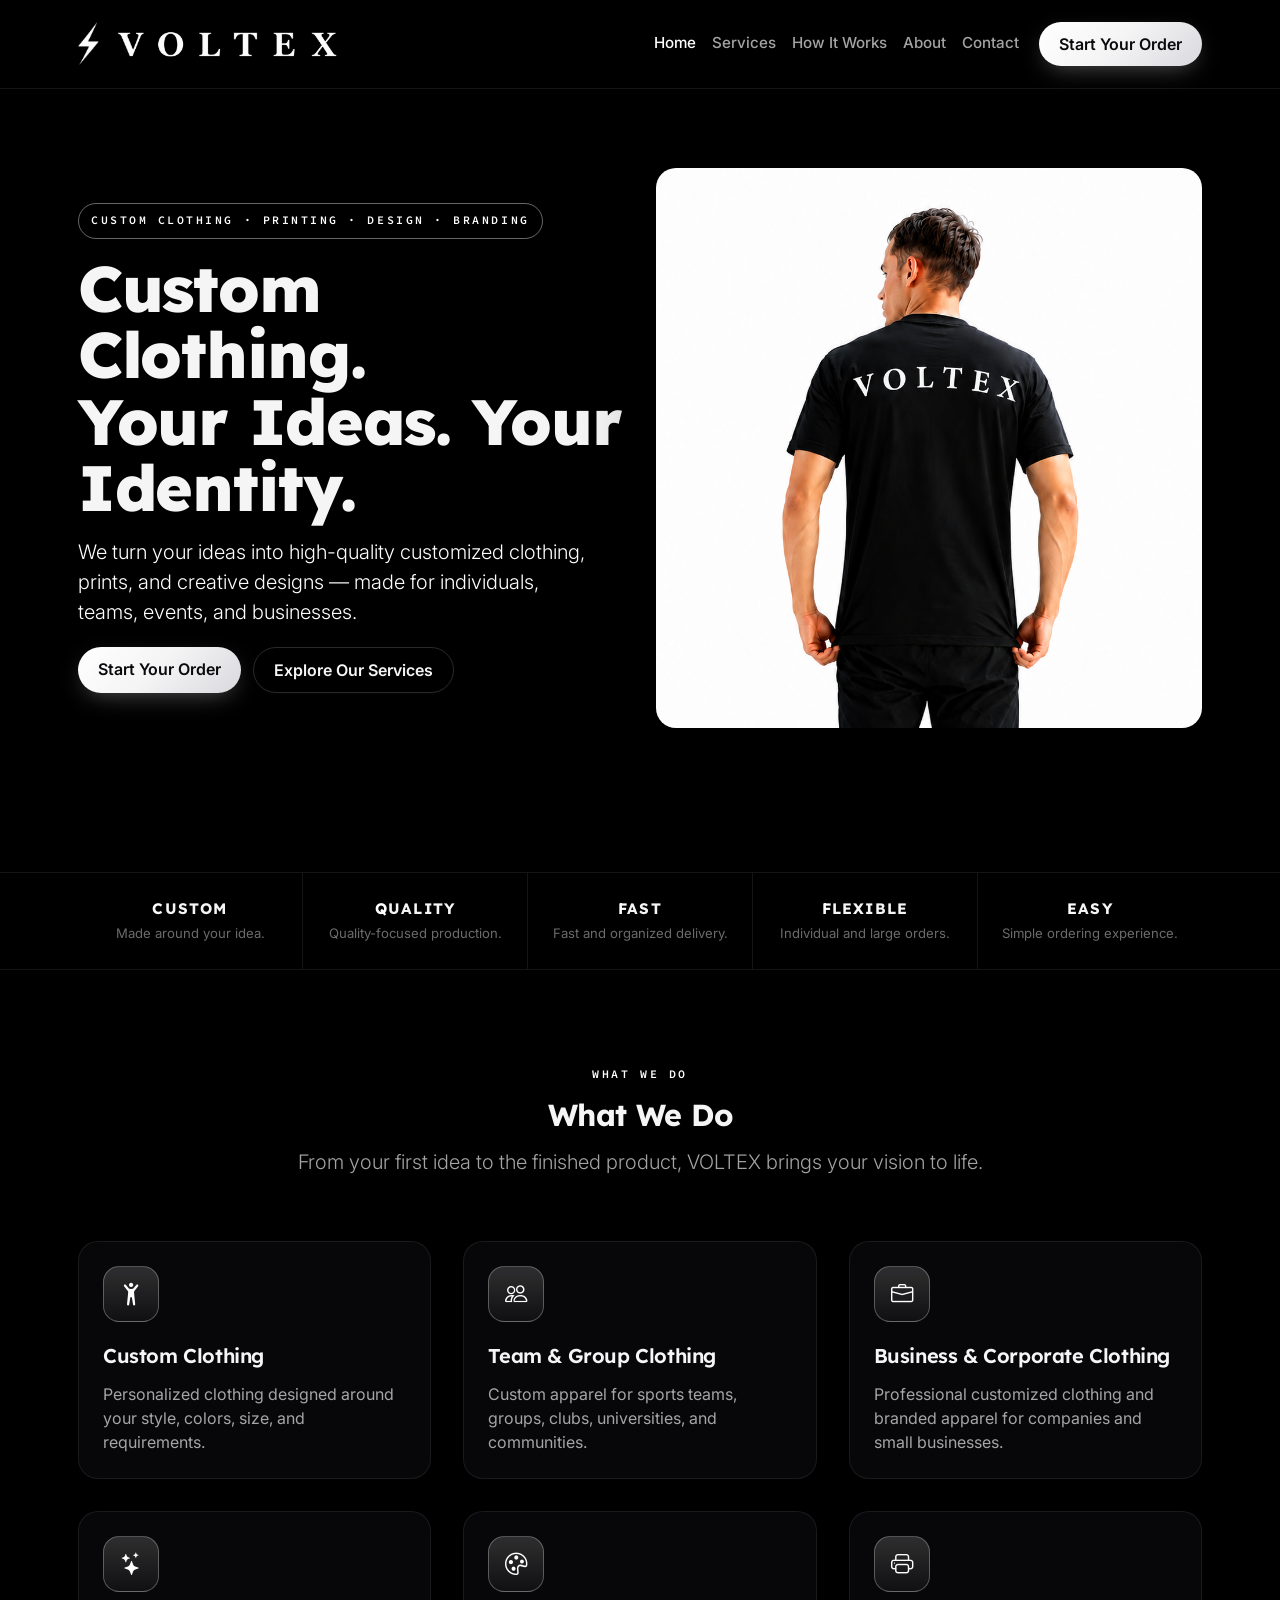
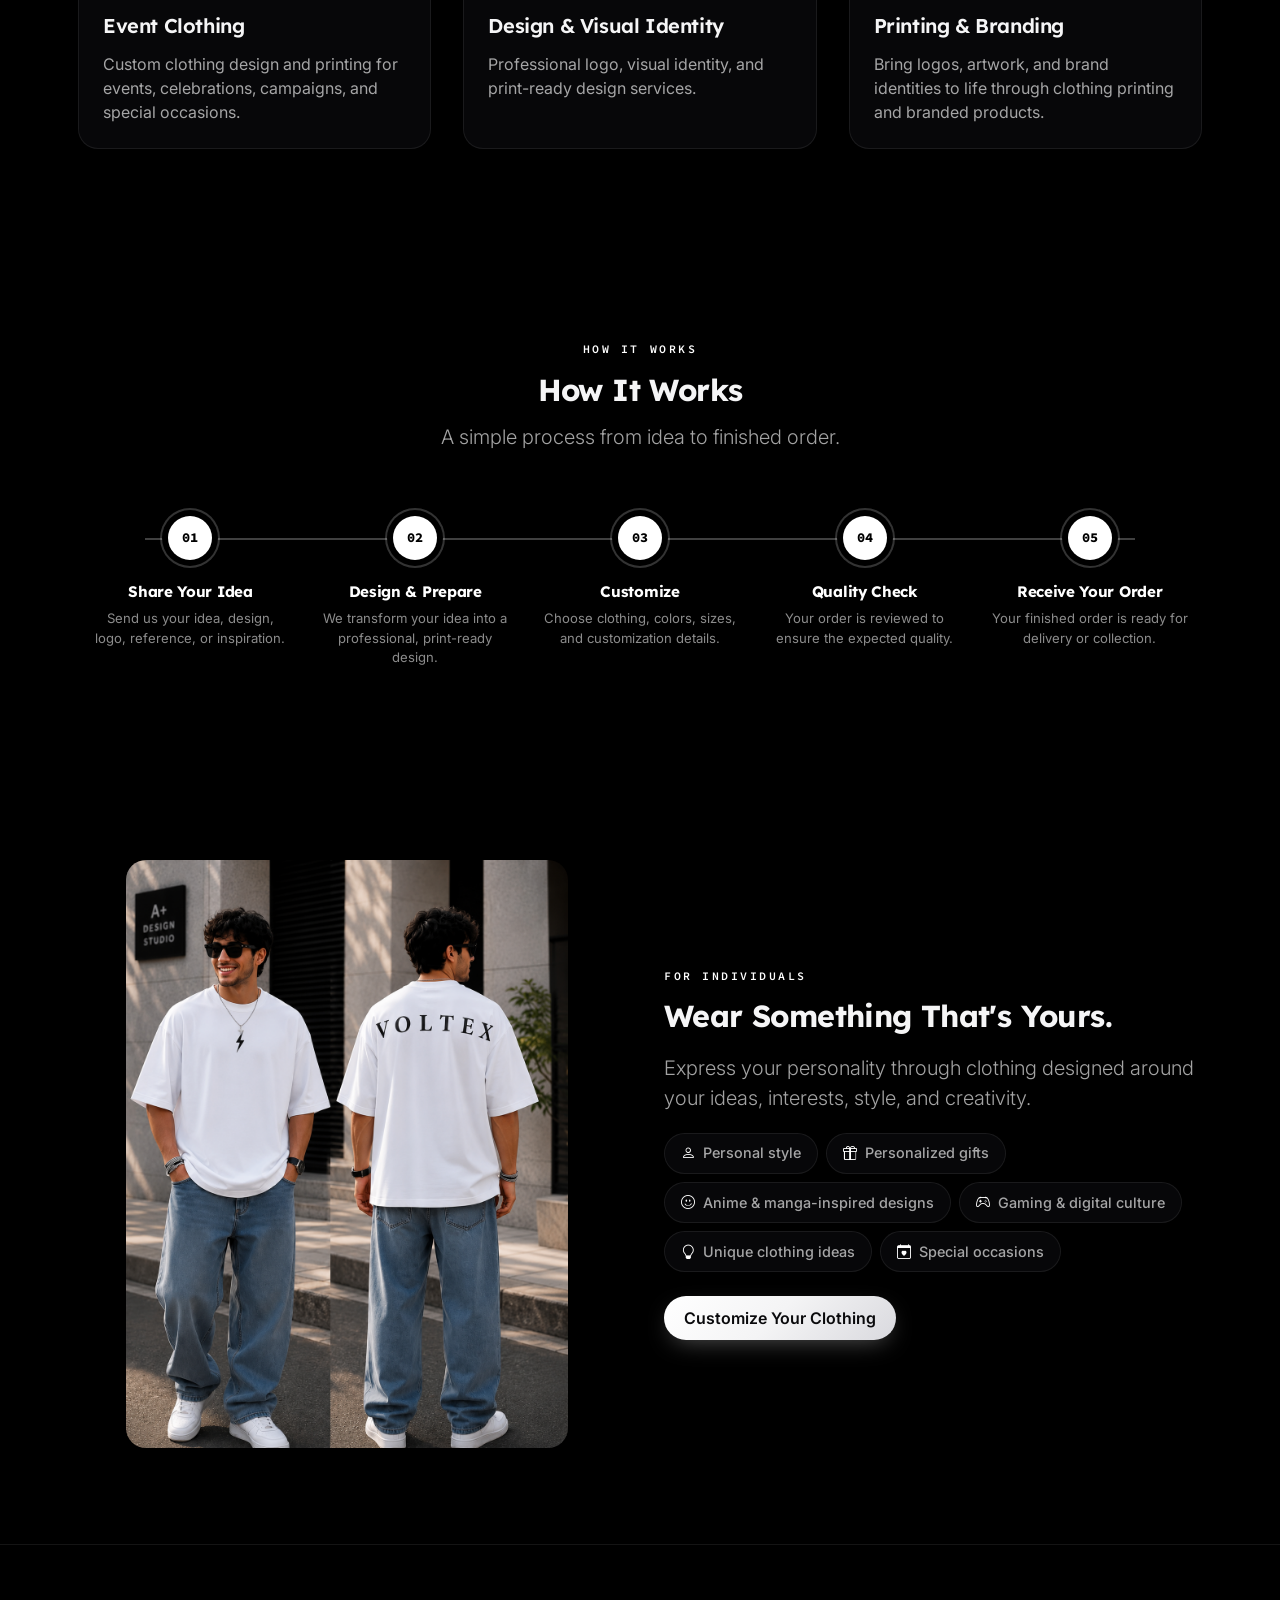
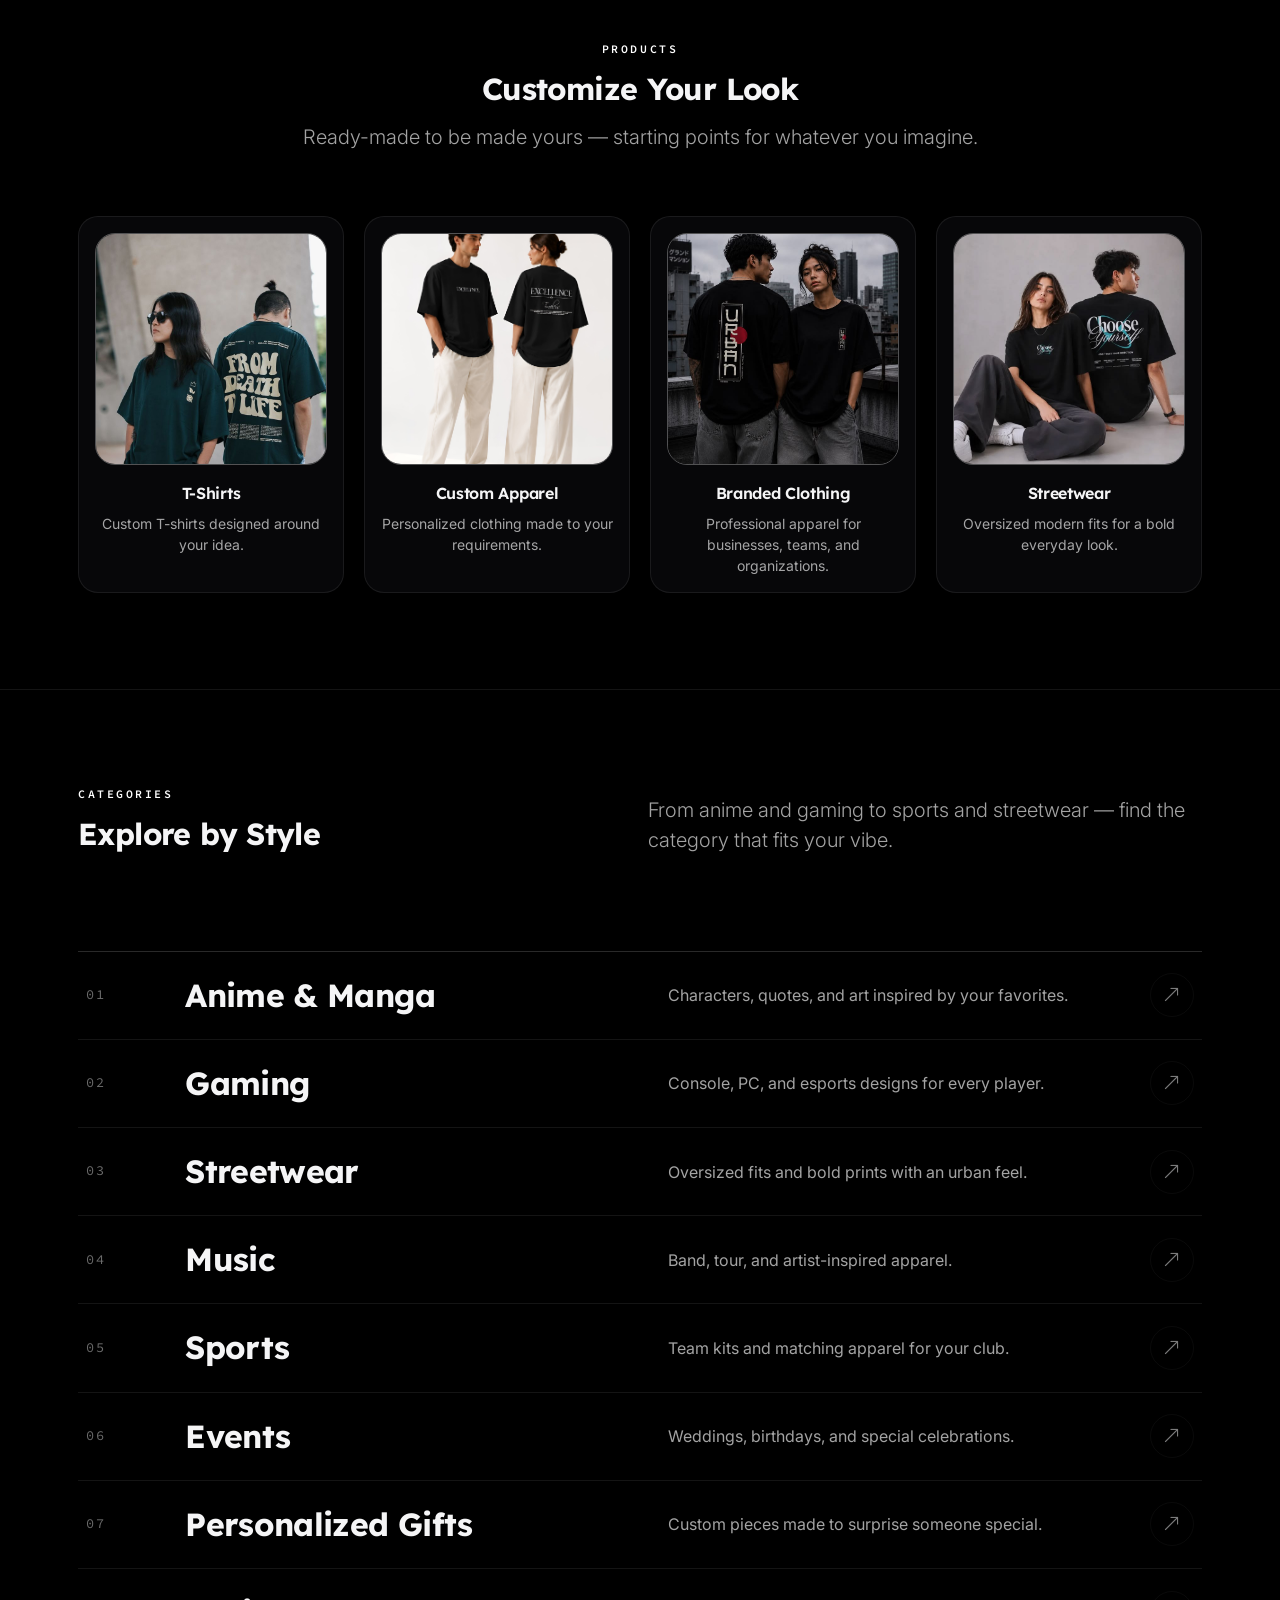
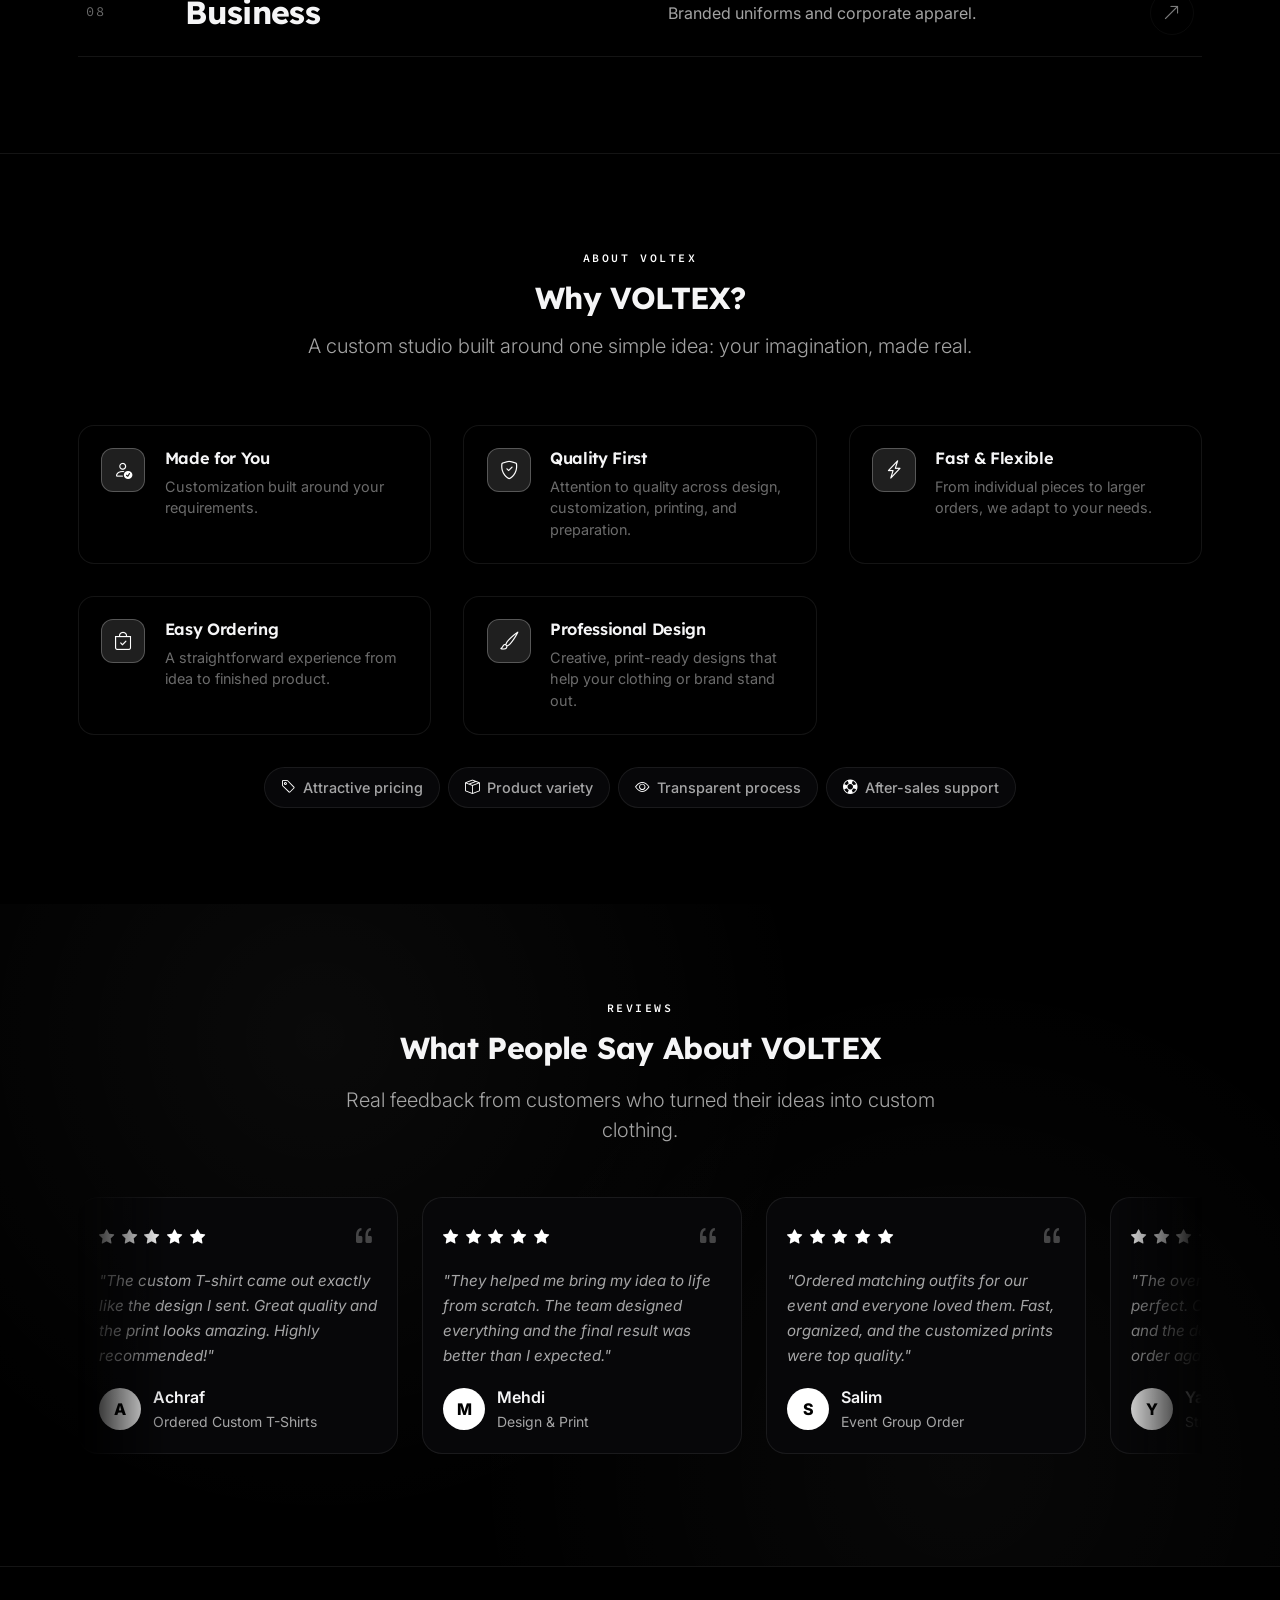
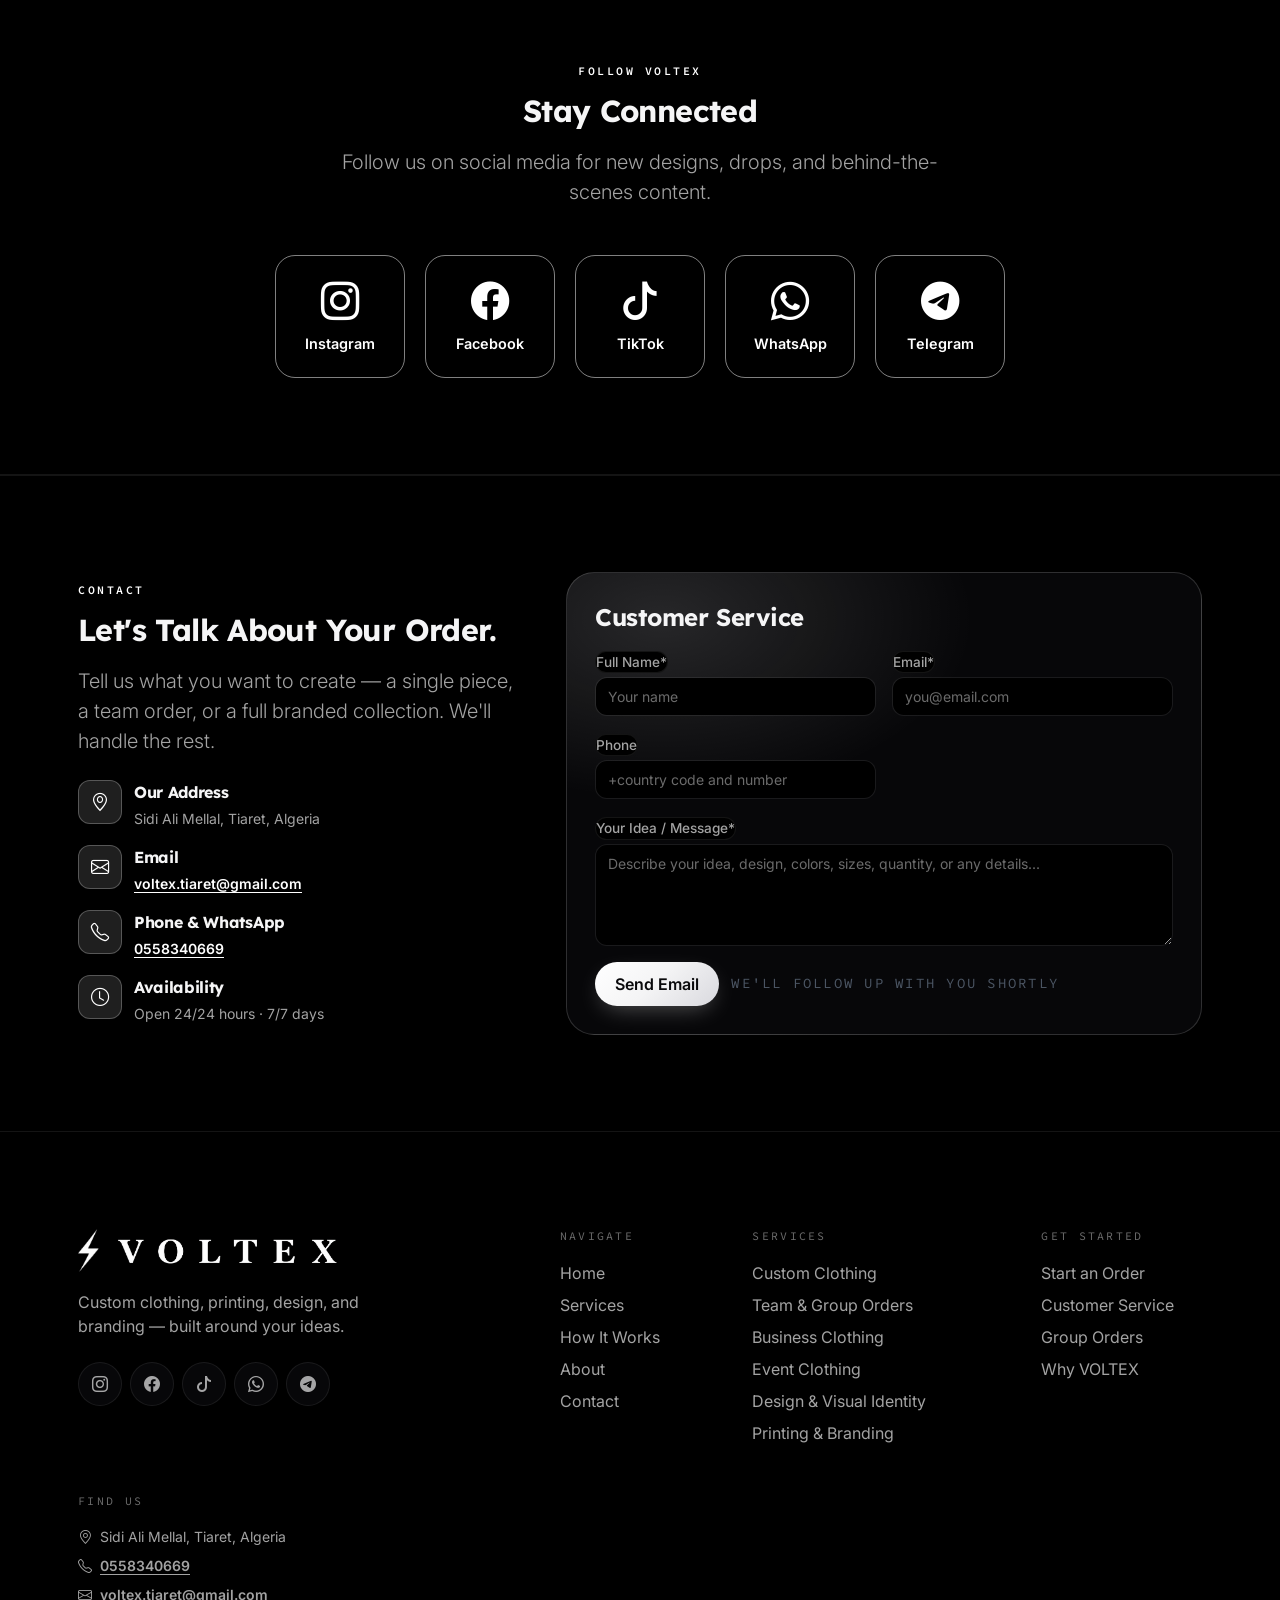
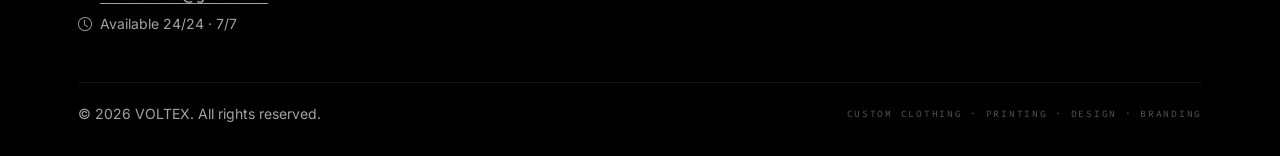
==== commit 1e61b9cd: "remove ar font" ====
--- a/index.html
+++ b/index.html
@@ -10,7 +10,7 @@
     <link rel="icon"
         href="data:image/svg+xml,%3Csvg xmlns='http://www.w3.org/2000/svg' viewBox='0 0 32 32'%3E%3Crect width='32' height='32' rx='8' fill='%23ffffff'/%3E%3Cpath d='M9 9 L16 24 L23 9' stroke='%230a0a0c' stroke-width='4' fill='none' stroke-linecap='round' stroke-linejoin='round'/%3E%3C/svg%3E">
     <link
-        href="https://fonts.googleapis.com/css2?family=Inter:wght@400;500;600;700&family=Lexend:wght@400;500;600;700;800&family=Source+Code+Pro:wght@400;500;600;700&family=Cairo:wght@400;500;600;700;800&display=swap"
+        href="https://fonts.googleapis.com/css2?family=Inter:wght@400;500;600;700&family=Lexend:wght@400;500;600;700;800&family=Source+Code+Pro:wght@400;500;600;700&display=swap"
         rel="stylesheet">
     <link rel="stylesheet" href="https://cdn.jsdelivr.net/npm/bootstrap-icons@1.13.1/font/bootstrap-icons.min.css">
     <link rel="stylesheet" href="./assets/css/bootstrap-theme.css">
@@ -677,9 +677,6 @@
             transform-origin: left;
             transition: transform .35s ease;
         }
-        html[dir="rtl"] .vx-cat-row::after {
-            transform-origin: right;
-        }
         .vx-cat-num {
             font-family: var(--vx-font-mono);
             font-size: .85rem;
@@ -715,10 +712,6 @@
             background: rgba(255, 255, 255, .05);
             padding-left: 1.1rem;
         }
-        html[dir="rtl"] .vx-cat-row:hover {
-            padding-left: .5rem;
-            padding-right: 1.1rem;
-        }
         .vx-cat-row:hover::after {
             transform: scaleX(1);
         }
@@ -730,9 +723,6 @@
             color: #000;
             opacity: 1;
             transform: rotate(45deg);
-        }
-        html[dir="rtl"] .vx-cat-row:hover .vx-cat-arrow {
-            transform: rotate(-135deg);
         }
         @media (min-width: 768px) {
             .vx-cat-row {
@@ -909,67 +899,6 @@
         }
 
         /* ---------- Language toggle ---------- */
-        .vx-lang-toggle {
-            display: inline-flex;
-            align-items: center;
-            gap: .4rem;
-            padding: .4rem .85rem;
-            border-radius: 999px;
-            border: 1px solid rgba(255, 255, 255, .5);
-            background: transparent;
-            color: #ffffff;
-            font-size: .8rem;
-            font-weight: 700;
-            letter-spacing: .06em;
-            cursor: pointer;
-            transition: background .25s ease, color .25s ease, border-color .25s ease;
-        }
-        .vx-lang-toggle:hover {
-            background: #ffffff;
-            color: #000000;
-            border-color: #ffffff;
-        }
-        .vx-lang-toggle .vx-lang-icon {
-            font-size: .95rem;
-            line-height: 1;
-        }
-
-        /* ---------- Arabic (RTL) ---------- */
-        html[lang="ar"] body {
-            font-family: 'Cairo', 'Inter', system-ui, sans-serif;
-        }
-        html[lang="ar"] .vx-font-display,
-        html[lang="ar"] h1,
-        html[lang="ar"] h2,
-        html[lang="ar"] h3,
-        html[lang="ar"] h4,
-        html[lang="ar"] .display-5,
-        html[lang="ar"] .display-6 {
-            font-family: 'Cairo', 'Lexend', system-ui, sans-serif;
-            line-height: 1.5;
-        }
-        html[lang="ar"] .vx-mono,
-        html[lang="ar"] .vx-step-num {
-            font-family: 'Cairo', monospace;
-            letter-spacing: .02em;
-        }
-        html[lang="ar"] .vx-hero-title {
-            line-height: 1.3;
-        }
-        html[lang="ar"] .vx-label::before {
-            content: '';
-        }
-        html[lang="ar"] .form-control::placeholder,
-        html[lang="ar"] .form-select {
-            font-family: 'Cairo', 'Inter', system-ui, sans-serif;
-        }
-        html[dir="rtl"] .vx-review-track {
-            animation-name: vxMarqueeRtl;
-        }
-        html[dir="rtl"] .vx-lang-toggle .bi-translate {
-            transform: scaleX(-1);
-        }
-
         .vx-social-card {
             display: flex;
             flex-direction: column;
@@ -1062,10 +991,6 @@
         @keyframes vxMarquee {
             from { transform: translateX(0); }
             to { transform: translateX(-50%); }
-        }
-        @keyframes vxMarqueeRtl {
-            from { transform: translateX(0); }
-            to { transform: translateX(50%); }
         }
         .vx-review-item {
             flex: 0 0 320px;
@@ -1289,14 +1214,9 @@
                         </div>
                     </li>
                 </ul>
-                <div class="ms-lg-3 mt-3 mt-lg-0 d-flex align-items-center gap-3">
-                    <button type="button" class="vx-lang-toggle" id="vxLangToggle" aria-label="Switch language"
-                        title="Language">
-                        <i class="bi bi-translate vx-lang-icon" aria-hidden="true"></i>
-                        <span id="vxLangLabel">AR</span>
-                    </button>
+<div class="ms-lg-3 mt-3 mt-lg-0 d-flex align-items-center gap-3">
                     <a href="https://voltex-6952.myshopify.com/" target="_blank" rel="noopener"
-                            class="btn btn-vx btn-lg px-5 py-3">Start Your Order</a>
+                        class="btn btn-vx btn-lg px-5 py-3">Start Your Order</a>
                 </div>
             </div>
         </div>
@@ -2345,269 +2265,6 @@
         })();
     </script>
 
-    <!-- ============ LANGUAGE TOGGLE (EN / AR) ============ -->
-    <script>
-        (function () {
-            var VX_DICT = {
-                'VOLTEX — Custom Clothing, Printing & Design': 'فولتكس — ملابس مخصصة، طباعة وتصميم',
-                'Home': 'الرئيسية',
-                'Services': 'خدماتنا',
-                'How It Works': 'كيف نعمل',
-                'About': 'من نحن',
-                'Contact': 'اتصل بنا',
-                'Start Your Order': 'ابدأ طلبك',
-                'Custom Clothing · Printing · Design · Branding': 'ملابس مخصصة · طباعة · تصميم · علامة تجارية',
-                'Custom Clothing.': 'ملابس مخصصة.',
-                'Your Ideas. Your Identity.': 'أفكارك. هويتك.',
-                'We turn your ideas into high-quality customized clothing, prints, and creative designs — made for individuals, teams, events, and businesses.': 'نحوّل أفكارك إلى ملابس مخصصة عالية الجودة ومطبوعات وتصاميم إبداعية — مصنوعة للأفراد والفرق والفعاليات والشركات.',
-                'Explore Our Services': 'استكشف خدماتنا',
-                'Made around your idea.': 'مصنوعة حول فكرتك.',
-                'Quality-focused production.': 'إنتاج يركز على الجودة.',
-                'Fast and organized delivery.': 'توصيل سريع ومنظم.',
-                'Individual and large orders.': 'طلبات فردية وجماعية.',
-                'Simple ordering experience.': 'تجربة طلب بسيطة.',
-                'What We Do': 'ماذا نقدم',
-                'From your first idea to the finished product, VOLTEX brings your vision to life.': 'من فكرتك الأولى إلى المنتج النهائي، فولتكس يجسّد رؤيتك.',
-                'Custom Clothing': 'ملابس مخصصة',
-                'Personalized clothing designed around your style, colors, size, and requirements.': 'ملابس شخصية مصممة وفق أسلوبك وألوانك ومقاساتك ومتطلباتك.',
-                'Team & Group Clothing': 'ملابس الفرق والمجموعات',
-                'Custom apparel for sports teams, groups, clubs, universities, and communities.': 'ملابس مخصصة للفرق الرياضية والمجموعات والأندية والجامعات والمجتمعات.',
-                'Business & Corporate Clothing': 'ملابس الأعمال والشركات',
-                'Professional customized clothing and branded apparel for companies and small businesses.': 'ملابس مخصصة احترافية وملابس تحمل العلامة للشركات والمشاريع الصغيرة.',
-                'Event Clothing': 'ملابس المناسبات',
-                'Custom clothing design and printing for events, celebrations, campaigns, and special occasions.': 'تصميم وطباعة ملابس مخصصة للمناسبات والاحتفالات والحملات والمناسبات الخاصة.',
-                'Design & Visual Identity': 'التصميم والهوية البصرية',
-                'Professional logo, visual identity, and print-ready design services.': 'خدمات تصميم احترافية للشعارات والهوية البصرية وتصاميم جاهزة للطباعة.',
-                'Printing & Branding': 'الطباعة والعلامة التجارية',
-                'Bring logos, artwork, and brand identities to life through clothing printing and branded products.': 'أبرز الشعارات والأعمال الفنية والهوية عبر طباعة الملابس والمنتجات ذات العلامة.',
-                'A simple process from idea to finished order.': 'عملية بسيطة من الفكرة إلى الطلب النهائي.',
-                'Share Your Idea': 'شارك فكرتك',
-                'Send us your idea, design, logo, reference, or inspiration.': 'أرسل لنا فكرتك أو تصميمك أو شعارك أو مرجعك أو مصدر إلهامك.',
-                'Design & Prepare': 'صمّم وجهّز',
-                'We transform your idea into a professional, print-ready design.': 'نحوّل فكرتك إلى تصميم احترافي جاهز للطباعة.',
-                'Customize': 'خصّص',
-                'Choose clothing, colors, sizes, and customization details.': 'اختر الملابس والألوان والمقاسات وتفاصيل التخصيص.',
-                'Quality Check': 'فحص الجودة',
-                'Your order is reviewed to ensure the expected quality.': 'تتم مراجعة طلبك لضمان الجودة المتوقعة.',
-                'Receive Your Order': 'استلم طلبك',
-                'Your finished order is ready for delivery or collection.': 'طلبك النهائي جاهز للتوصيل أو الاستلام.',
-                'For Individuals': 'للأفراد',
-                'Wear Something That\'s Yours.': 'ارتدِ ما هو لك.',
-                'Express your personality through clothing designed around your ideas, interests, style, and creativity.': 'عبّر عن شخصيتك بملابس مصممة حول أفكارك واهتماماتك وأسلوبك وإبداعك.',
-                'Personal style': 'أسلوب شخصي',
-                'Personalized gifts': 'هدايا مخصصة',
-                'Anime & manga-inspired designs': 'تصاميم مستوحاة من الأنمي والمانغا',
-                'Gaming & digital culture': 'الألعاب والثقافة الرقمية',
-                'Unique clothing ideas': 'أفكار ملابس فريدة',
-                'Special occasions': 'مناسبات خاصة',
-                'Customize Your Clothing': 'خصّص ملابسك',
-                'Products': 'المنتجات',
-                'Explore by Style': 'استكشف الأنماط',
-                'From anime and gaming to sports and streetwear — find the category that fits your vibe.': 'من الأنمي والألعاب إلى الرياضة والستريتوير — اختر الفئة التي تناسب ذوقك.',
-                'Anime & Manga': 'الأنمي والمانغا',
-                'Characters, quotes, and art inspired by your favorites.': 'شخصيات وعبارات وفنون مستوحاة من مفضلاتك.',
-                'Gaming': 'ألعاب الفيديو',
-                'Console, PC, and esports designs for every player.': 'تصاميم للأجهزة والحاسوب والرياضات الإلكترونية لكل لاعب.',
-                'Streetwear': 'ستريتوير',
-                'Oversized fits and bold prints with an urban feel.': 'قصّات واسعة ومطبوعات جريئة بإحساس عصري.',
-                'Music': 'الموسيقى',
-                'Band, tour, and artist-inspired apparel.': 'ملابس مستوحاة من الفرق والجولات والفنانين.',
-                'Sports': 'الرياضة',
-                'Team kits and matching apparel for your club.': 'أطقم فرق وملابس متناسقة لناديك.',
-                'Events': 'المناسبات',
-                'Weddings, birthdays, and special celebrations.': 'أعراس وأعياد ميلاد واحتفالات خاصة.',
-                'Personalized Gifts': 'هدايا مخصصة',
-                'Custom pieces made to surprise someone special.': 'قطع مخصصة تُسعد شخصًا مميزًا.',
-                'Business': 'الأعمال',
-                'Branded uniforms and corporate apparel.': 'زي رسمي يحمل العلامة وملابس للشركات.',
-                'Categories': 'الفئات',
-                'Customize Your Look': 'خصّص إطلالتك',
-                'Ready-made to be made yours — starting points for whatever you imagine.': 'جاهزة لتصبح ملكك — نقطة انطلاق لأي شيء تتخيله.',
-                'T-Shirts': 'تيشيرتات',
-                'Custom T-shirts designed around your idea.': 'تيشيرتات مخصصة مصممة حول فكرتك.',
-                'Custom Apparel': 'ملابس مخصصة',
-                'Personalized clothing made to your requirements.': 'ملابس شخصية مصنوعة وفق متطلباتك.',
-                'Branded Clothing': 'ملابس بعلامة تجارية',
-                'Professional apparel for businesses, teams, and organizations.': 'ملابس احترافية للشركات والفرق والمؤسسات.',
-                'Streetwear': 'ستريتوير',
-                'Oversized modern fits for a bold everyday look.': 'قصّات عصرية واسعة لإطلالة يومية جريئة.',
-                'About VOLTEX': 'عن فولتكس',
-                'Why VOLTEX?': 'لماذا فولتكس؟',
-                'A custom studio built around one simple idea: your imagination, made real.': 'استوديو مخصص مبني على فكرة بسيطة: خيالك يصبح واقعًا.',
-                'Made for You': 'مصنوع لأجلك',
-                'Customization built around your requirements.': 'تخصيص مبني حول متطلباتك.',
-                'Quality First': 'الجودة أولًا',
-                'Attention to quality across design, customization, printing, and preparation.': 'اهتمام بالجودة في التصميم والتخصيص والطباعة والتجهيز.',
-                'Fast & Flexible': 'سريع ومرن',
-                'From individual pieces to larger orders, we adapt to your needs.': 'من القطع الفردية إلى الطلبات الأكبر، نتكيف مع احتياجاتك.',
-                'Easy Ordering': 'طلب سهل',
-                'A straightforward experience from idea to finished product.': 'تجربة مباشرة ومبسطة من الفكرة إلى المنتج النهائي.',
-                'Professional Design': 'تصميم احترافي',
-                'Creative, print-ready designs that help your clothing or brand stand out.': 'تصاميم إبداعية جاهزة للطباعة تجعل ملابسك أو علامتك تبرز.',
-                'Attractive pricing': 'أسعار منافسة',
-                'Product variety': 'تنوع المنتجات',
-                'Transparent process': 'عملية شفافة',
-                'After-sales support': 'دعم ما بعد البيع',
-                'Quality & Customer Care': 'الجودة ورعاية العملاء',
-                'Reviews': 'آراء العملاء',
-                'What People Say About VOLTEX': 'ماذا يقولون عن فولتكس',
-                'Real feedback from customers who turned their ideas into custom clothing.': 'آراء حقيقية من عملاء حوّلوا أفكارهم إلى ملابس مخصصة.',
-                '"The custom T-shirt came out exactly like the design I sent. Great quality and the print looks amazing. Highly recommended!"': '"صار التيشيرت المخصص مطابقًا تمامًا للتصميم الذي أرسلته. جودة رائعة والطباعة مذهلة. أنصح به بشدة!"',
-                'Achraf': 'أشرف',
-                'Ordered Custom T-Shirts': 'طلب تيشيرتات مخصصة',
-                '"They helped me bring my idea to life from scratch. The team designed everything and the final result was better than I expected."': '"ساعدوني في تحويل فكرتي إلى واقع من الصفر. صمّم الفريق كل شيء وكانت النتيجة أفضل مما توقعت."',
-                'Mehdi': 'مهدي',
-                'Design & Print': 'تصميم وطباعة',
-                '"Ordered matching outfits for our event and everyone loved them. Fast, organized, and the customized prints were top quality."': '"طلبت أطقم متناسقة لحدثنا وأعجب بها الجميع. سرعة وتنظيم، والمطبوعات المخصصة كانت بأعلى جودة."',
-                'Salim': 'سليم',
-                'Event Group Order': 'طلب جماعي لحدث',
-                '"The oversized streetwear fit is perfect. Communication was smooth and the delivery was on time. Will order again."': '"قِصّة الستريتوير الواسعة مثالية. التواصل سلس والتسليم في الوقت المحدد. سأطلب مجددًا."',
-                'Yassine': 'ياسين',
-                'Streetwear Order': 'طلب ستريتوير',
-                '"Perfect quality for our club jerseys. They listened to every detail and the team looked great. Thank you VOLTEX!"': '"جودة مثالية لقمصان نادينا. استمعوا لكل تفصيلة وبدا الفريق رائعًا. شكرًا فولتكس!"',
-                'Nadia': 'نادية',
-                'Club Jerseys': 'قمصان النادي',
-                '"Brought my own logo and they printed it beautifully on branded clothing. Clean, professional finish. Very satisfied."': '"أحضرت شعارًا خاصّي وطبعوه بإتقان على ملابس ذات علامة. تشطيب نظيف واحترافي. راضٍ جدًا."',
-                'Karim': 'كريم',
-                'Follow VOLTEX': 'تابع فولتكس',
-                'Stay Connected': 'ابقَ على تواصل',
-                'Follow us on social media for new designs, drops, and behind-the-scenes content.': 'تابعنا على وسائل التواصل لتصاميم جديدة وإصدارات ولمحات من الكواليس.',
-                'Instagram': 'إنستغرام',
-                'Facebook': 'فيسبوك',
-                'TikTok': 'تيك توك',
-                'WhatsApp': 'واتساب',
-                'Telegram': 'تيليغرام',
-                'Let\'s Talk About Your Order.': 'لنتحدث عن طلبك.',
-                'Tell us what you want to create — a single piece, a team order, or a full branded collection. We\'ll handle the rest.': 'أخبرنا بما تريد صنعه — قطعة واحدة أو طلب فريق أو مجموعة كاملة بعلامة تجارية. سنتولى الباقي.',
-                'Our Address': 'عنواننا',
-                'Sidi Ali Mellal, Tiaret, Algeria': 'سيدي علي ملل، تيارت، الجزائر',
-                'Email': 'البريد الإلكتروني',
-                'Phone & WhatsApp': 'الهاتف وواتساب',
-                'Availability': 'أوقات العمل',
-                'Open 24/24 hours · 7/7 days': 'متاحون 24/24 ساعة · 7/7 أيام',
-                'Customer Service': 'خدمة العملاء',
-                'Full Name*': 'الاسم الكامل*',
-                'Email*': 'البريد الإلكتروني*',
-                'Phone': 'الهاتف',
-                'Your Idea / Message*': 'فكرتك / رسالتك*',
-                'We\'ll follow up with you shortly': 'سنتواصل معك قريبًا',
-                'Send Email': 'أرسل البريد',
-                'Custom clothing, printing, design, and branding — built around your ideas.': 'ملابس مخصصة، طباعة، تصميم، وعلامة تجارية — مبنية حول أفكارك.',
-                'Navigate': 'التنقل',
-                'Team & Group Orders': 'طلبات الفرق والمجموعات',
-                'Business Clothing': 'ملابس الأعمال',
-                'Get Started': 'ابدأ الآن',
-                'Start an Order': 'ابدأ طلبًا',
-                'Group Orders': 'طلبات جماعية',
-                'Why VOLTEX': 'لماذا فولتكس',
-                'Find Us': 'موقعنا',
-                'Available 24/24 · 7/7': 'متاحون 24/24 · 7/7',
-                '© 2026 VOLTEX. All rights reserved.': 'جميع الحقوق محفوظة © 2026 فولتكس.',
-                'CUSTOM CLOTHING · PRINTING · DESIGN · BRANDING': 'ملابس مخصصة · طباعة · تصميم · علامة تجارية'
-            };
-
-            var VX_STRIP = {
-                'CUSTOM': 'تخصيص',
-                'QUALITY': 'جودة',
-                'FAST': 'سرعة',
-                'FLEXIBLE': 'مرونة',
-                'EASY': 'سهولة'
-            };
-
-            var VX_PLACEHOLDERS = {
-                'Your name': 'اسمك',
-                '+country code and number': '+رمز الدولة والرقم',
-                'Describe your idea, design, colors, sizes, quantity, or any details...': 'صف فكرتك وتصميمك وألوانك ومقاساتك وكميتك أو أي تفاصيل...'
-            };
-
-            var VX_ATTRS = {
-                'Full name': 'الاسم الكامل',
-                'Phone': 'الهاتف',
-                'Order type': 'نوع الطلب',
-                'Message': 'الرسالة',
-                'Switch language': 'تغيير اللغة'
-            };
-
-            function normalize(s) {
-                return String(s).replace(/\s+/g, ' ').trim();
-            }
-
-            var textNodes = [];
-            var walker = document.createTreeWalker(document.body, NodeFilter.SHOW_TEXT, {
-                acceptNode: function (n) {
-                    return n.nodeValue.trim() ? NodeFilter.FILTER_ACCEPT : NodeFilter.FILTER_REJECT;
-                }
-            });
-            while (walker.nextNode()) {
-                var tn = walker.currentNode;
-                textNodes.push({ node: tn, orig: tn.nodeValue });
-            }
-
-            var stripH3s = Array.prototype.slice.call(document.querySelectorAll('.vx-strip-item h3')).map(function (el) {
-                return { el: el, orig: el.innerHTML };
-            });
-
-            var phTargets = Array.prototype.slice.call(document.querySelectorAll('input, textarea')).map(function (el) {
-                return { el: el, orig: el.placeholder, aria: el.getAttribute('aria-label') };
-            });
-
-            var toggle = document.getElementById('vxLangToggle');
-            var toggleLabel = document.getElementById('vxLangLabel');
-
-            function setLang(which) {
-                var html = document.documentElement;
-                if (which === 'ar') {
-                    html.setAttribute('lang', 'ar');
-                    html.setAttribute('dir', 'rtl');
-                    document.title = 'فولتكس — ملابس مخصصة، طباعة وتصميم';
-                    textNodes.forEach(function (t) {
-                        var k = normalize(t.orig);
-                        if (VX_DICT[k]) t.node.nodeValue = VX_DICT[k];
-                    });
-                    stripH3s.forEach(function (s) {
-                        var k = normalize(s.el.textContent).toUpperCase();
-                        if (VX_STRIP[k]) s.el.innerHTML = VX_STRIP[k];
-                    });
-                    phTargets.forEach(function (p) {
-                        if (VX_PLACEHOLDERS[normalize(p.orig)]) p.el.placeholder = VX_PLACEHOLDERS[normalize(p.orig)];
-                        if (p.aria && VX_ATTRS[normalize(p.aria)]) p.el.setAttribute('aria-label', VX_ATTRS[normalize(p.aria)]);
-                    });
-                    toggleLabel.textContent = 'EN';
-                    toggle.setAttribute('aria-label', 'Switch to English');
-                } else {
-                    html.setAttribute('lang', 'en');
-                    html.setAttribute('dir', 'ltr');
-                    document.title = 'VOLTEX — Custom Clothing, Printing & Design';
-                    textNodes.forEach(function (t) {
-                        t.node.nodeValue = t.orig;
-                    });
-                    stripH3s.forEach(function (s) {
-                        s.el.innerHTML = s.orig;
-                    });
-                    phTargets.forEach(function (p) {
-                        p.el.placeholder = p.orig || '';
-                        if (p.aria) p.el.setAttribute('aria-label', p.aria);
-                    });
-                    toggleLabel.textContent = 'AR';
-                    toggle.setAttribute('aria-label', 'Switch language');
-                }
-                try {
-                    localStorage.setItem('vxLang', which);
-                } catch (e) {}
-            }
-
-            var saved = 'en';
-            try {
-                saved = localStorage.getItem('vxLang') || 'en';
-            } catch (e) {}
-            setLang(saved === 'ar' ? 'ar' : 'en');
-
-            toggle.addEventListener('click', function () {
-                var next = document.documentElement.getAttribute('lang') === 'ar' ? 'en' : 'ar';
-                setLang(next);
-            });
-        })();
-    </script>
 </body>
 
 </html>
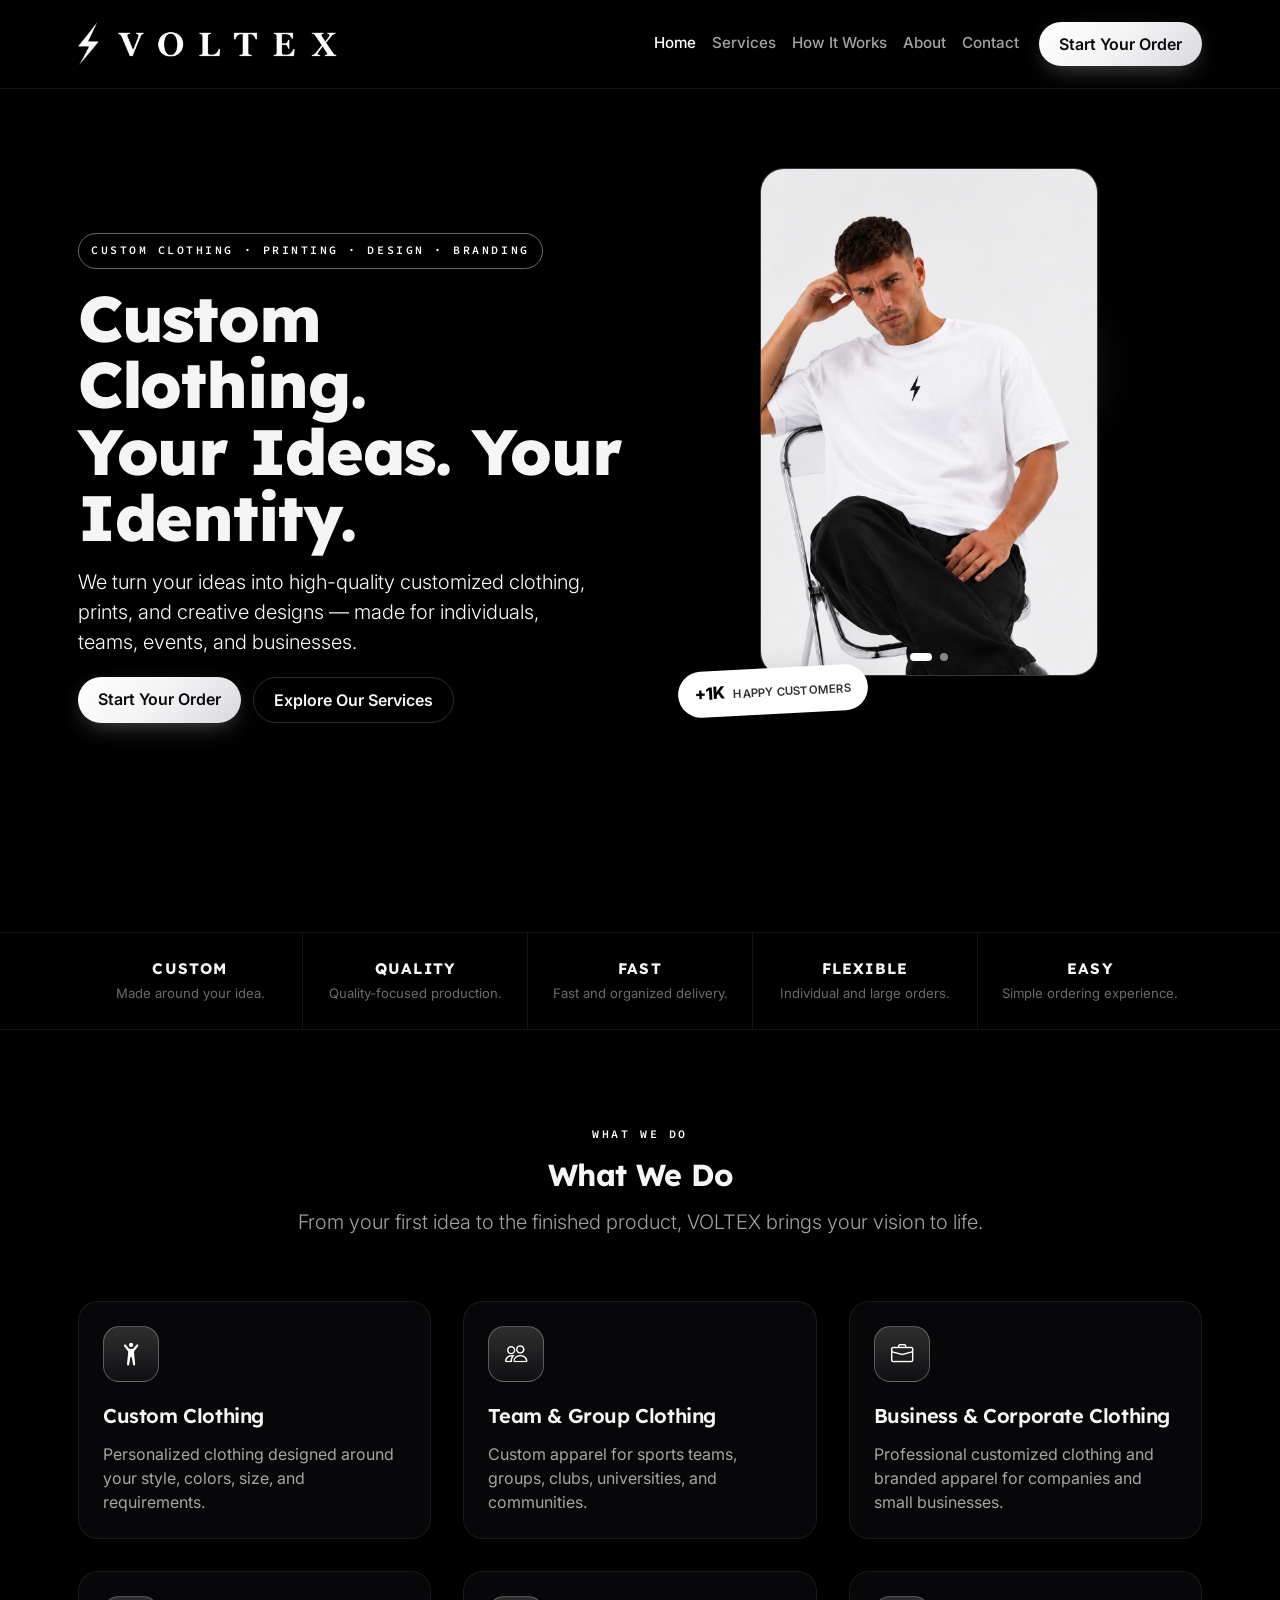
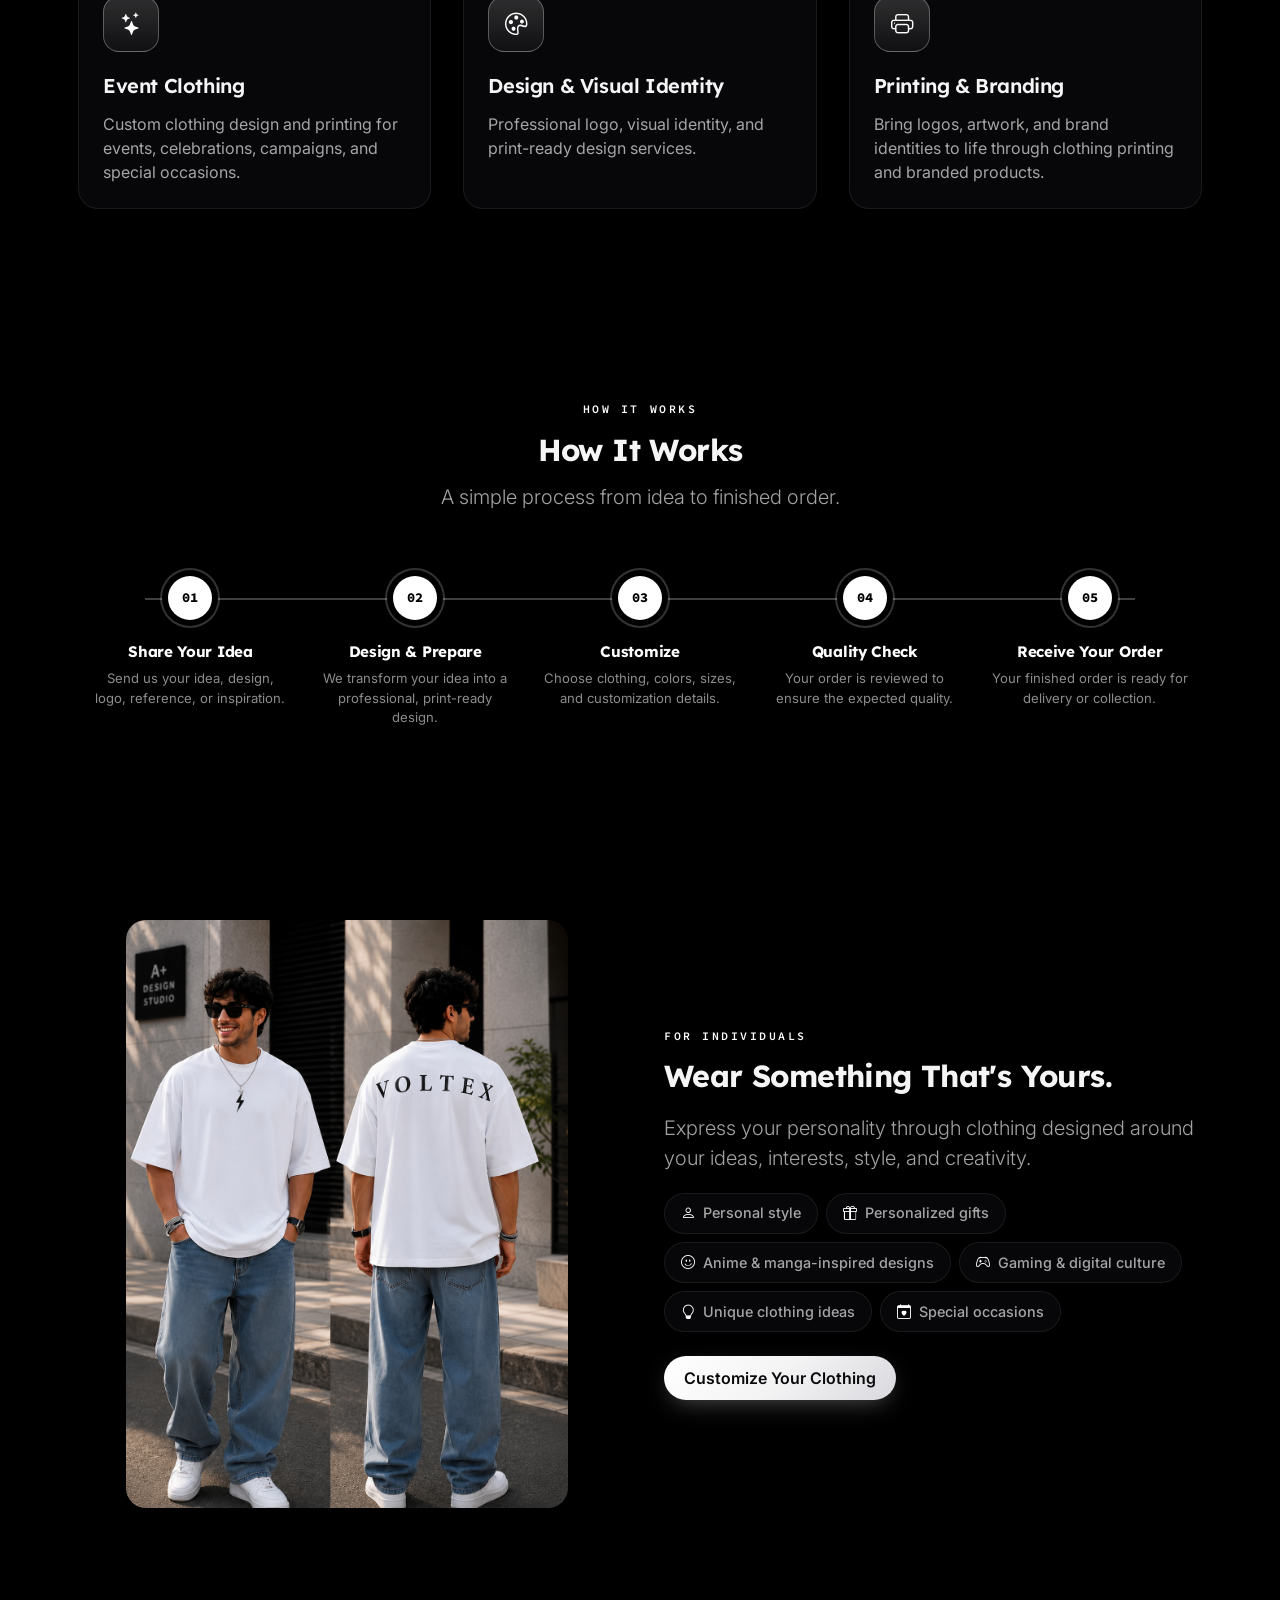
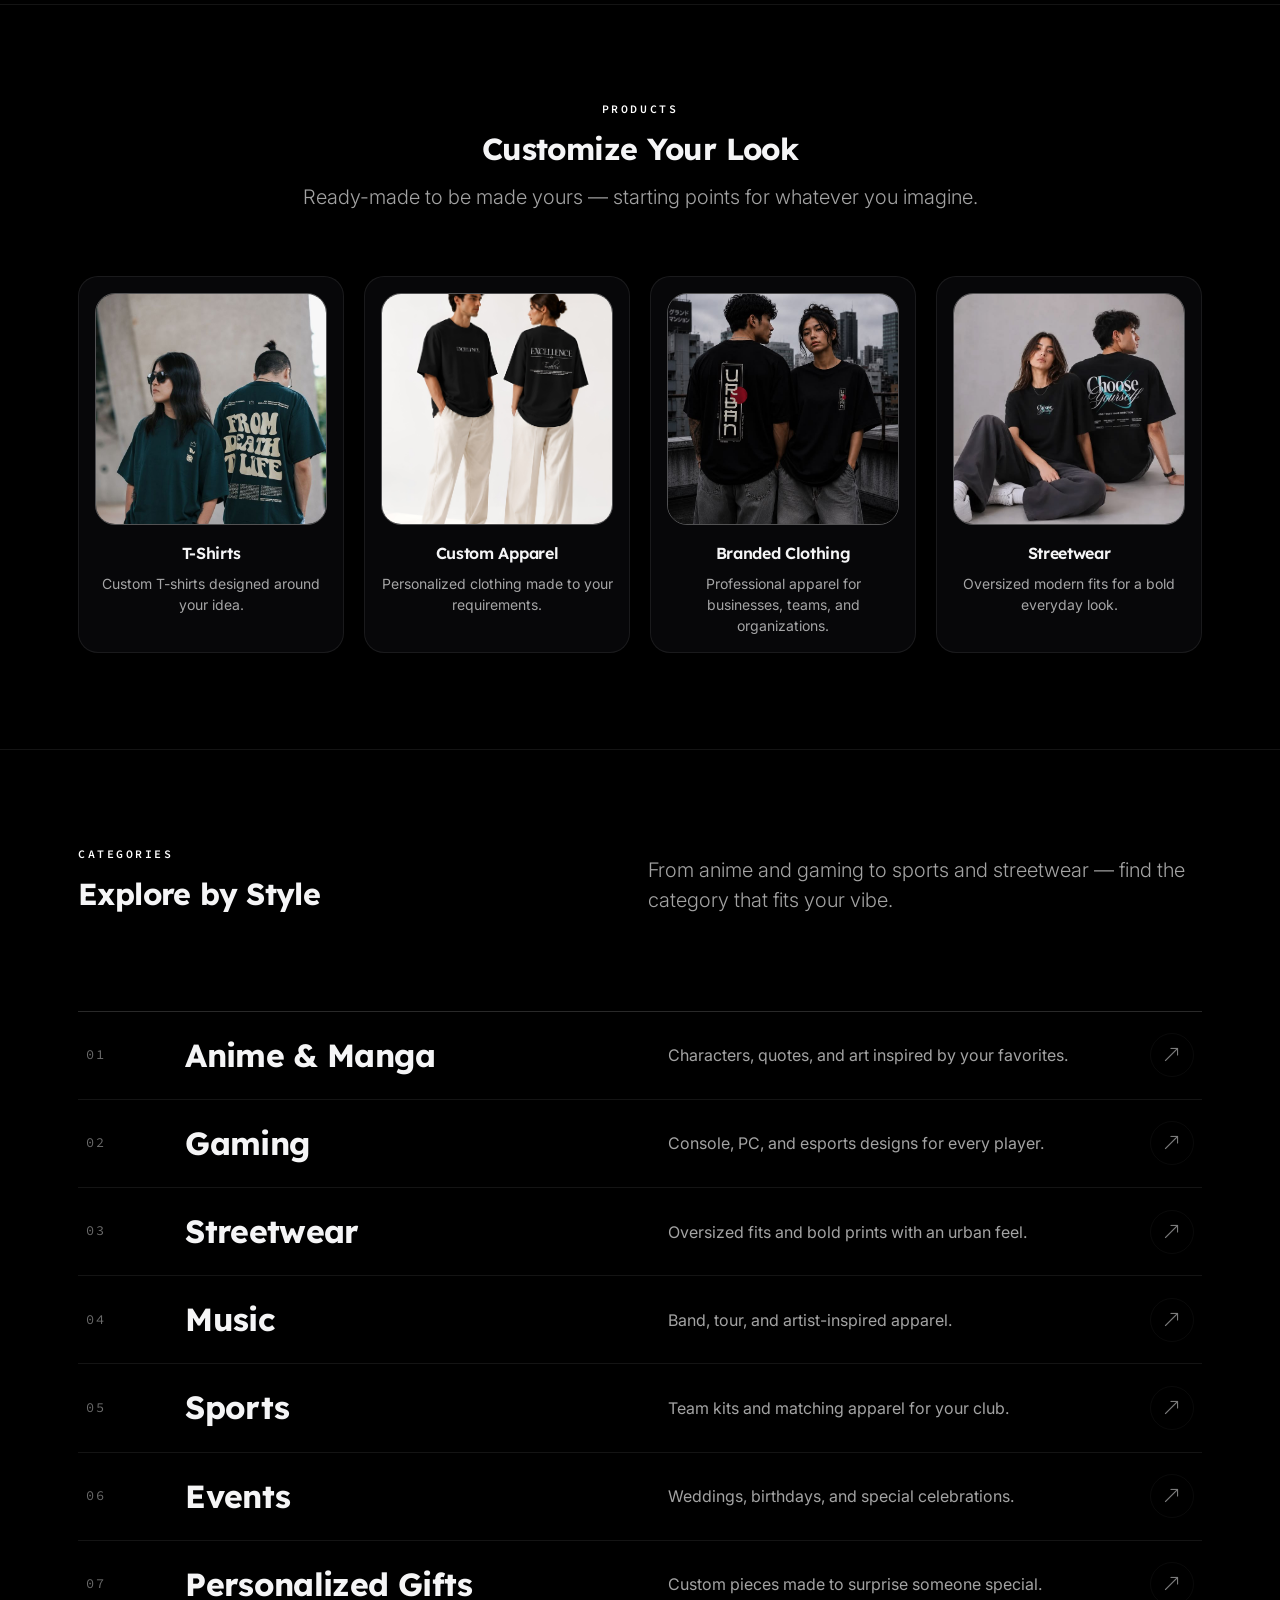
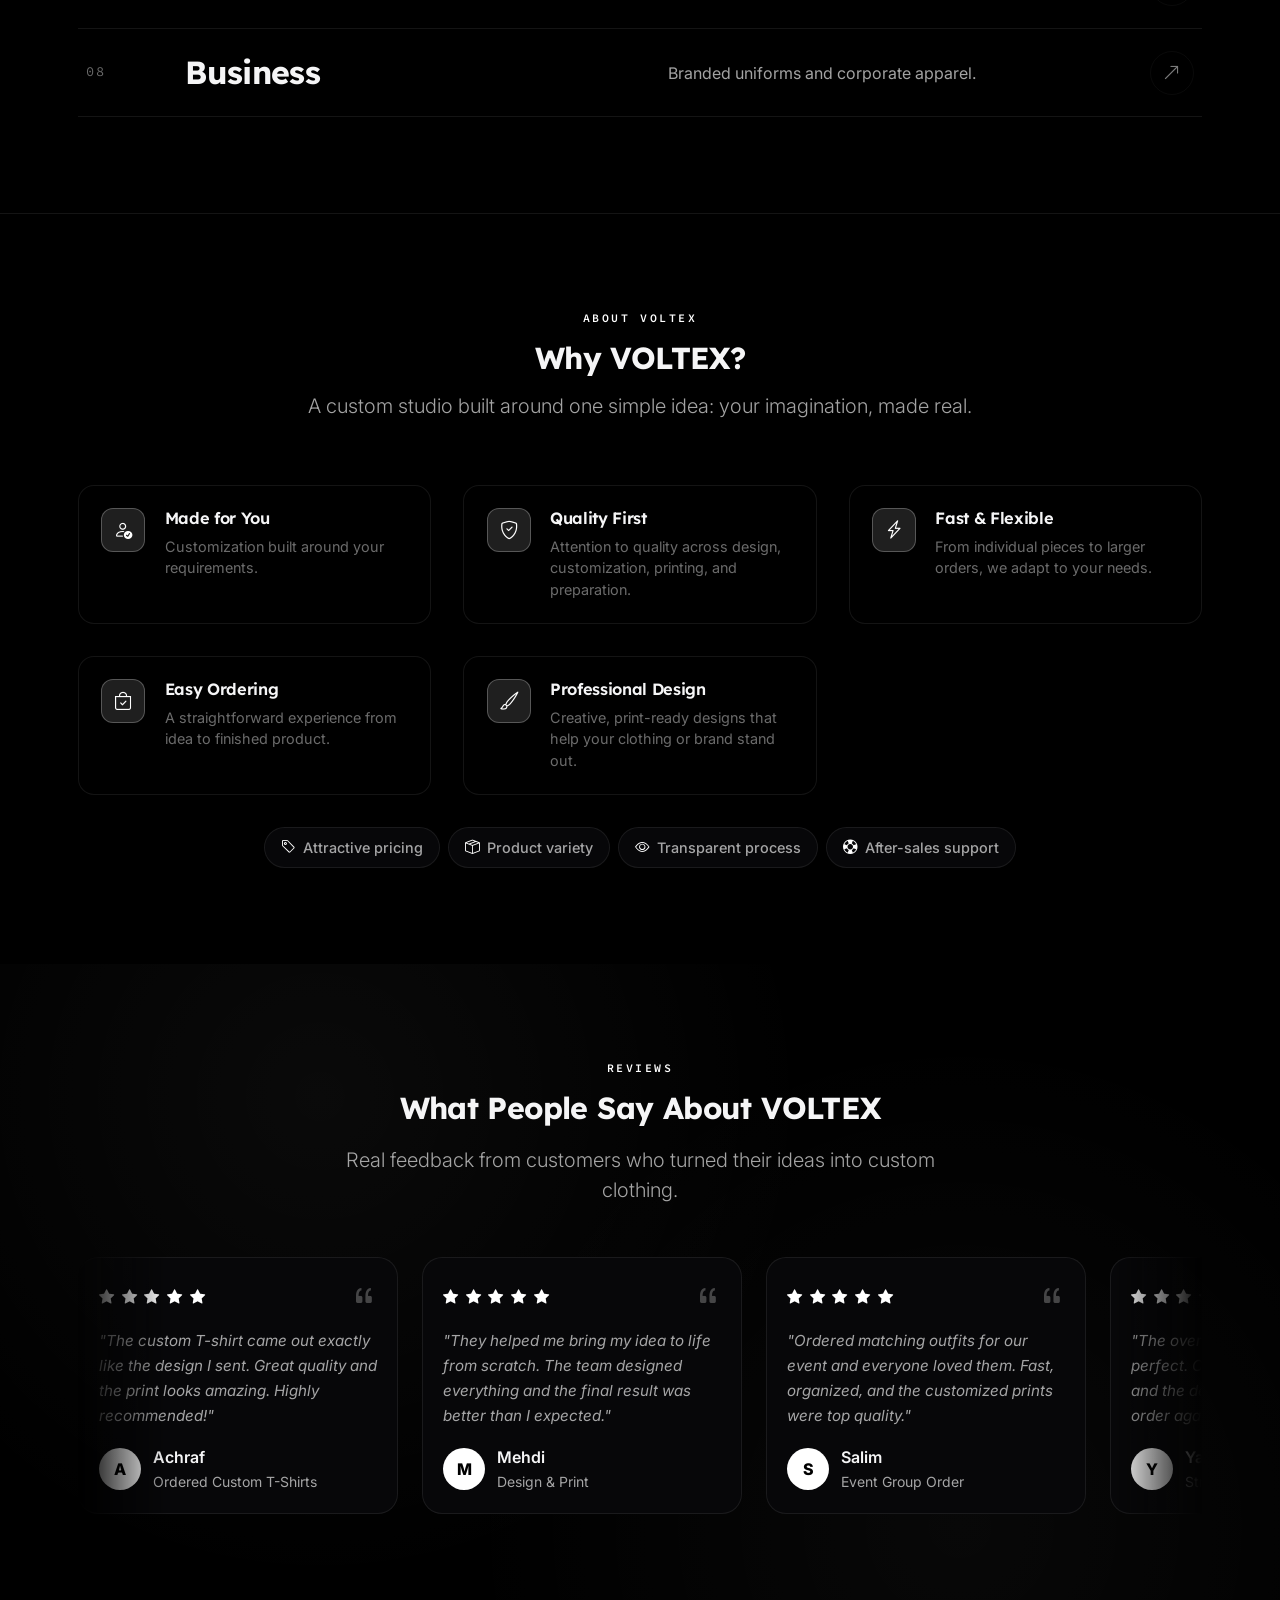
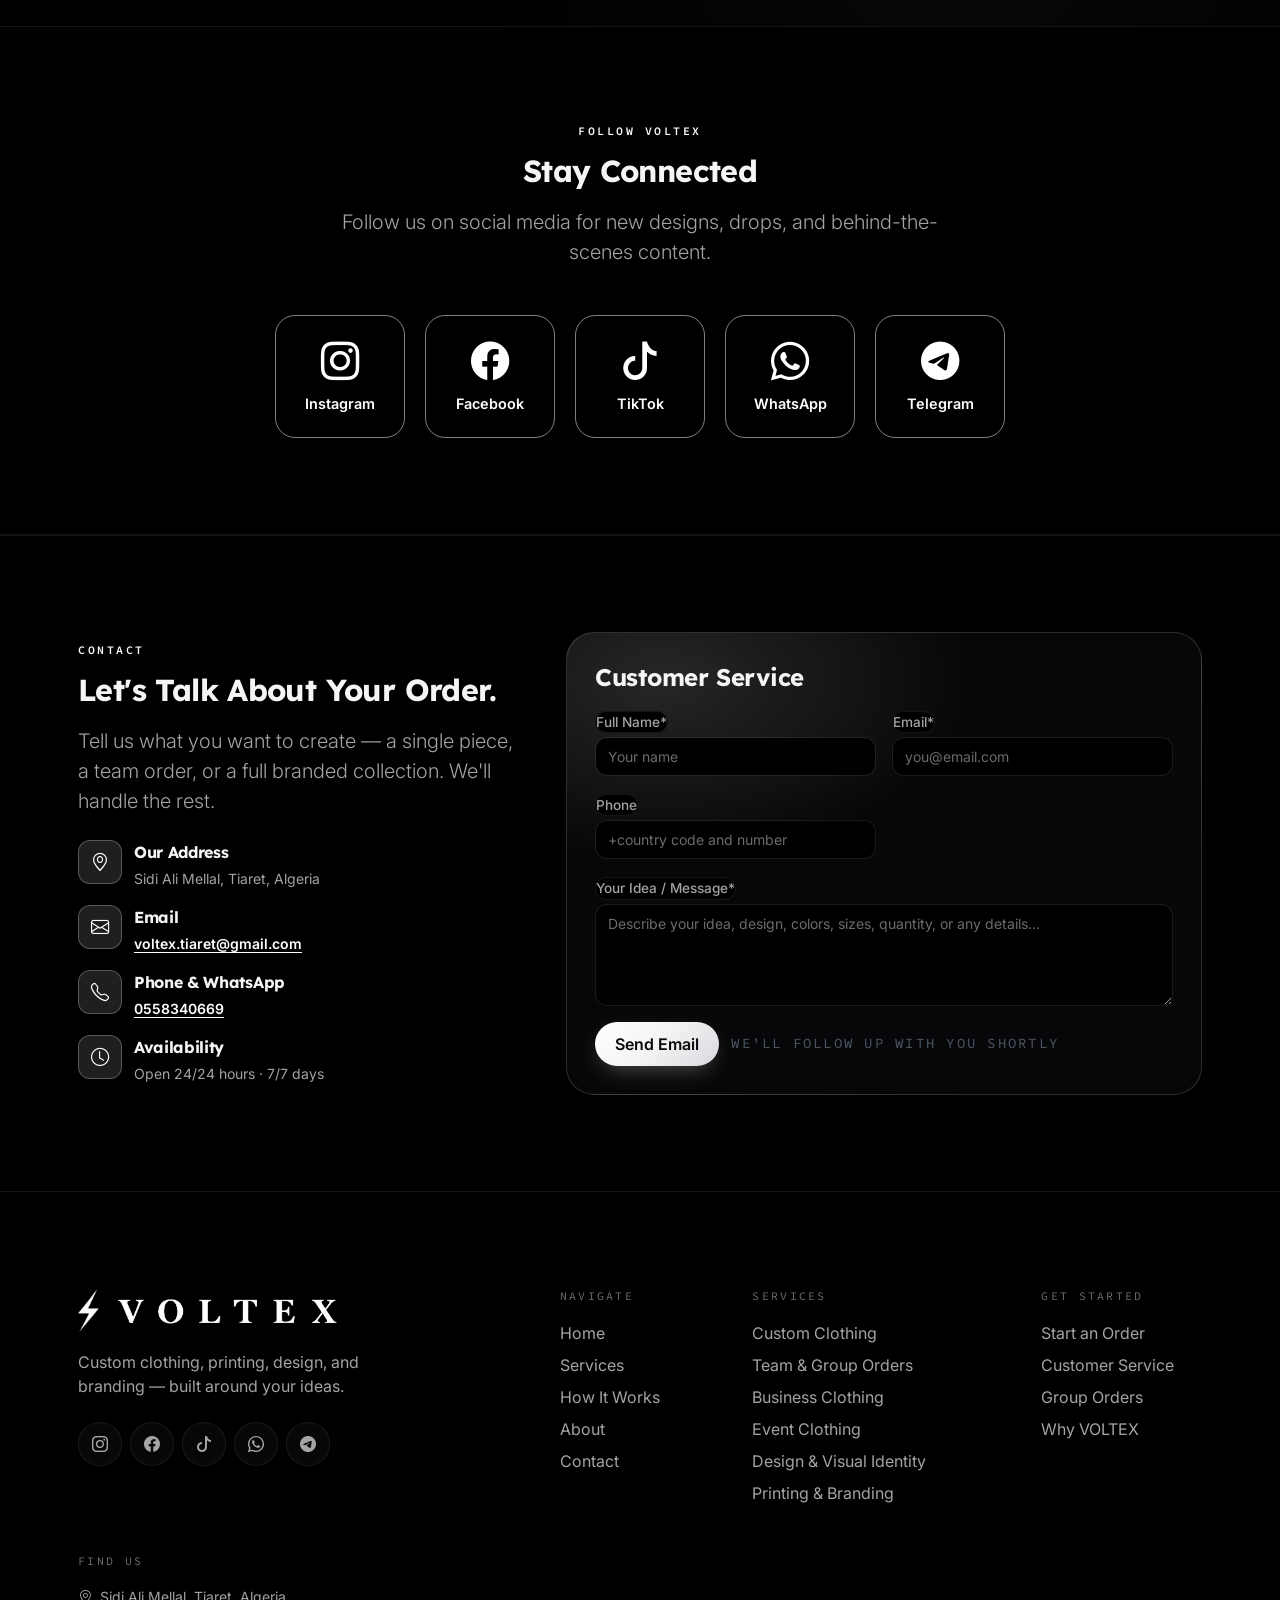
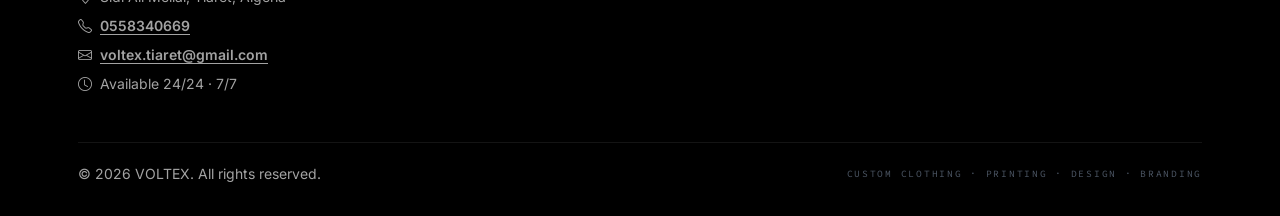
==== commit 74d2b3c0: "remove ar font" ====
--- a/index.html
+++ b/index.html
@@ -300,6 +300,138 @@
             height: 100%;
             object-fit: contain;
             display: block;
+        }
+
+        /* ---------- Hero duo (slideshow) ---------- */
+        .vx-hero-duo {
+            position: relative;
+            min-height: 560px;
+        }
+        .vx-hero-duo-frame {
+            position: absolute;
+            top: 0;
+            left: 0;
+            right: 0;
+            margin: 0 auto;
+            width: 62%;
+            aspect-ratio: 2 / 3;
+            border-radius: 24px;
+            overflow: hidden;
+            border: 1px solid rgba(255, 255, 255, .16);
+            box-shadow: 0 40px 90px -30px rgba(0, 0, 0, .95);
+            background: #111114;
+        }
+        .vx-hero-duo-frame img {
+            width: 100%;
+            height: 100%;
+            object-fit: cover;
+            display: block;
+        }
+        .vx-hero-slide {
+            position: absolute;
+            inset: 0;
+            opacity: 0;
+            transition: opacity 1s ease-in-out;
+        }
+        .vx-hero-slide.active {
+            opacity: 1;
+        }
+        .vx-hero-duo-shadow {
+            position: absolute;
+            top: 6%;
+            left: 6%;
+            right: 6%;
+            bottom: 6%;
+            background: radial-gradient(closest-side at 70% 30%, rgba(255, 255, 255, .14), transparent 70%);
+            filter: blur(12px);
+            z-index: 0;
+        }
+        .vx-hero-dots {
+            position: absolute;
+            bottom: 14px;
+            left: 50%;
+            transform: translateX(-50%);
+            z-index: 2;
+            display: flex;
+            gap: 8px;
+        }
+        .vx-hero-dot {
+            width: 8px;
+            height: 8px;
+            border-radius: 999px;
+            background: rgba(255, 255, 255, .5);
+            cursor: pointer;
+            transition: background .3s ease, width .3s ease;
+        }
+        .vx-hero-dot.active {
+            background: #ffffff;
+            width: 22px;
+        }
+        .vx-hero-badge {
+            position: absolute;
+            z-index: 3;
+            left: 4%;
+            bottom: 12%;
+            display: inline-flex;
+            align-items: baseline;
+            gap: .55rem;
+            padding: .65rem 1.05rem;
+            border-radius: 999px;
+            background: #ffffff;
+            color: #000000;
+            box-shadow: 0 24px 50px -12px rgba(0, 0, 0, .85);
+            transform: rotate(-3deg);
+        }
+        .vx-hero-badge-num {
+            font-weight: 800;
+            font-size: 1.05rem;
+            letter-spacing: -.01em;
+        }
+        .vx-hero-badge-txt {
+            font-size: .72rem;
+            font-weight: 600;
+            letter-spacing: .02em;
+            text-transform: uppercase;
+            opacity: .8;
+        }
+        @media (min-width: 1200px) {
+            .vx-hero-duo {
+                min-height: 620px;
+            }
+        }
+        @media (min-width: 992px) and (max-width: 1199.98px) {
+            .vx-hero-duo {
+                min-height: 500px;
+            }
+            .vx-hero-duo-frame {
+                width: 60%;
+            }
+        }
+        @media (max-width: 991.98px) {
+            .vx-hero-duo {
+                min-height: 500px;
+                max-width: 480px;
+                margin: 0 auto;
+            }
+        }
+        @media (max-width: 575.98px) {
+            .vx-hero-duo {
+                min-height: 400px;
+                max-width: 380px;
+            }
+            .vx-hero-duo-frame {
+                width: 72%;
+            }
+            .vx-hero-badge {
+                bottom: 8%;
+                padding: .5rem .85rem;
+            }
+            .vx-hero-badge-num {
+                font-size: .95rem;
+            }
+            .vx-hero-badge-txt {
+                font-size: .64rem;
+            }
         }
 
         .vx-hero-title {
@@ -1192,7 +1324,7 @@
                         <a class="nav-link" href="#about">About</a>
                     </li>
                     <li class="nav-item">
-                        <a class="nav-link" href="#contact">Contact</a>
+                        <a class="nav-link" href="#social">Contact</a>
                     </li>
                     <li class="nav-item vx-nav-socials-li">
                         <div class="d-flex gap-2 mt-3 vx-nav-socials">
@@ -1248,8 +1380,22 @@
                     </div>
                 </div>
                 <div class="col-lg-6" data-aos="zoom-in" data-aos-delay="150">
-                    <div class="vx-hero-photo">
-                        <img src="./assets/img/salim back.png" alt="VOLTEX custom clothing showcase">
+                    <div class="vx-hero-duo">
+                        <div class="vx-hero-duo-frame vx-hero-slideshow">
+                            <img src="./assets/img/vol/voltex1.png" class="vx-hero-slide active"
+                                alt="VOLTEX custom clothing showcase 1">
+                            <img src="./assets/img/vol/voltex-2.png" class="vx-hero-slide"
+                                alt="VOLTEX custom clothing showcase 2">
+                            <div class="vx-hero-dots">
+                                <span class="vx-hero-dot active"></span>
+                                <span class="vx-hero-dot"></span>
+                            </div>
+                        </div>
+                        <div class="vx-hero-duo-shadow"></div>
+                        <div class="vx-hero-badge">
+                            <span class="vx-hero-badge-num">+1K</span>
+                            <span class="vx-hero-badge-txt">Happy Customers</span>
+                        </div>
                     </div>
                 </div>
             </div>
@@ -1905,7 +2051,7 @@
     </section>
 
     <!-- ============ SOCIAL ============ -->
-    <section class="vx-section py-10 py-xl-12"
+    <section id="social" class="vx-section py-10 py-xl-12"
         style="background: var(--vx-bg); border-top:1px solid var(--vx-border); border-bottom:1px solid var(--vx-border);">
         <div class="container">
             <div class="text-center mx-auto mb-9 mb-lg-10" style="max-width: 640px;" data-aos="fade-up">
@@ -2061,7 +2207,7 @@
                         <li><a href="#services">Services</a></li>
                         <li><a href="#how-it-works">How It Works</a></li>
                         <li><a href="#about">About</a></li>
-                        <li><a href="#contact">Contact</a></li>
+                        <li><a href="#social">Contact</a></li>
                     </ul>
                 </div>
 
@@ -2081,7 +2227,7 @@
                     <p class="vx-foot-title">Get Started</p>
                     <ul class="list-unstyled d-flex flex-column gap-2">
                         <li><a href="#contact">Start an Order</a></li>
-                        <li><a href="#contact">Customer Service</a></li>
+                        <li><a href="#social">Customer Service</a></li>
                         <li><a href="#contact">Group Orders</a></li>
                         <li><a href="#about">Why VOLTEX</a></li>
                     </ul>
@@ -2146,6 +2292,49 @@
                 window.addEventListener('load', function () { AOS.refresh(); });
             }
         });
+    </script>
+    <script>
+        (function () {
+            'use strict';
+            var slideshow = document.querySelector('.vx-hero-slideshow');
+            if (!slideshow) return;
+            var slides = Array.prototype.slice.call(slideshow.querySelectorAll('.vx-hero-slide'));
+            var dots = Array.prototype.slice.call(slideshow.querySelectorAll('.vx-hero-dot'));
+            if (slides.length < 2) return;
+            var current = 0;
+            var timer = null;
+
+            function goTo(index) {
+                current = (index + slides.length) % slides.length;
+                slides.forEach(function (s, i) {
+                    s.classList.toggle('active', i === current);
+                });
+                dots.forEach(function (d, i) {
+                    d.classList.toggle('active', i === current);
+                });
+            }
+
+            function start() {
+                stop();
+                timer = setInterval(function () { goTo(current + 1); }, 4000);
+            }
+
+            function stop() {
+                if (timer) { clearInterval(timer); timer = null; }
+            }
+
+            dots.forEach(function (d, i) {
+                d.addEventListener('click', function () {
+                    goTo(i);
+                    start();
+                });
+            });
+
+            slideshow.addEventListener('mouseenter', stop);
+            slideshow.addEventListener('mouseleave', start);
+
+            start();
+        })();
     </script>
     <script>
         (function () {
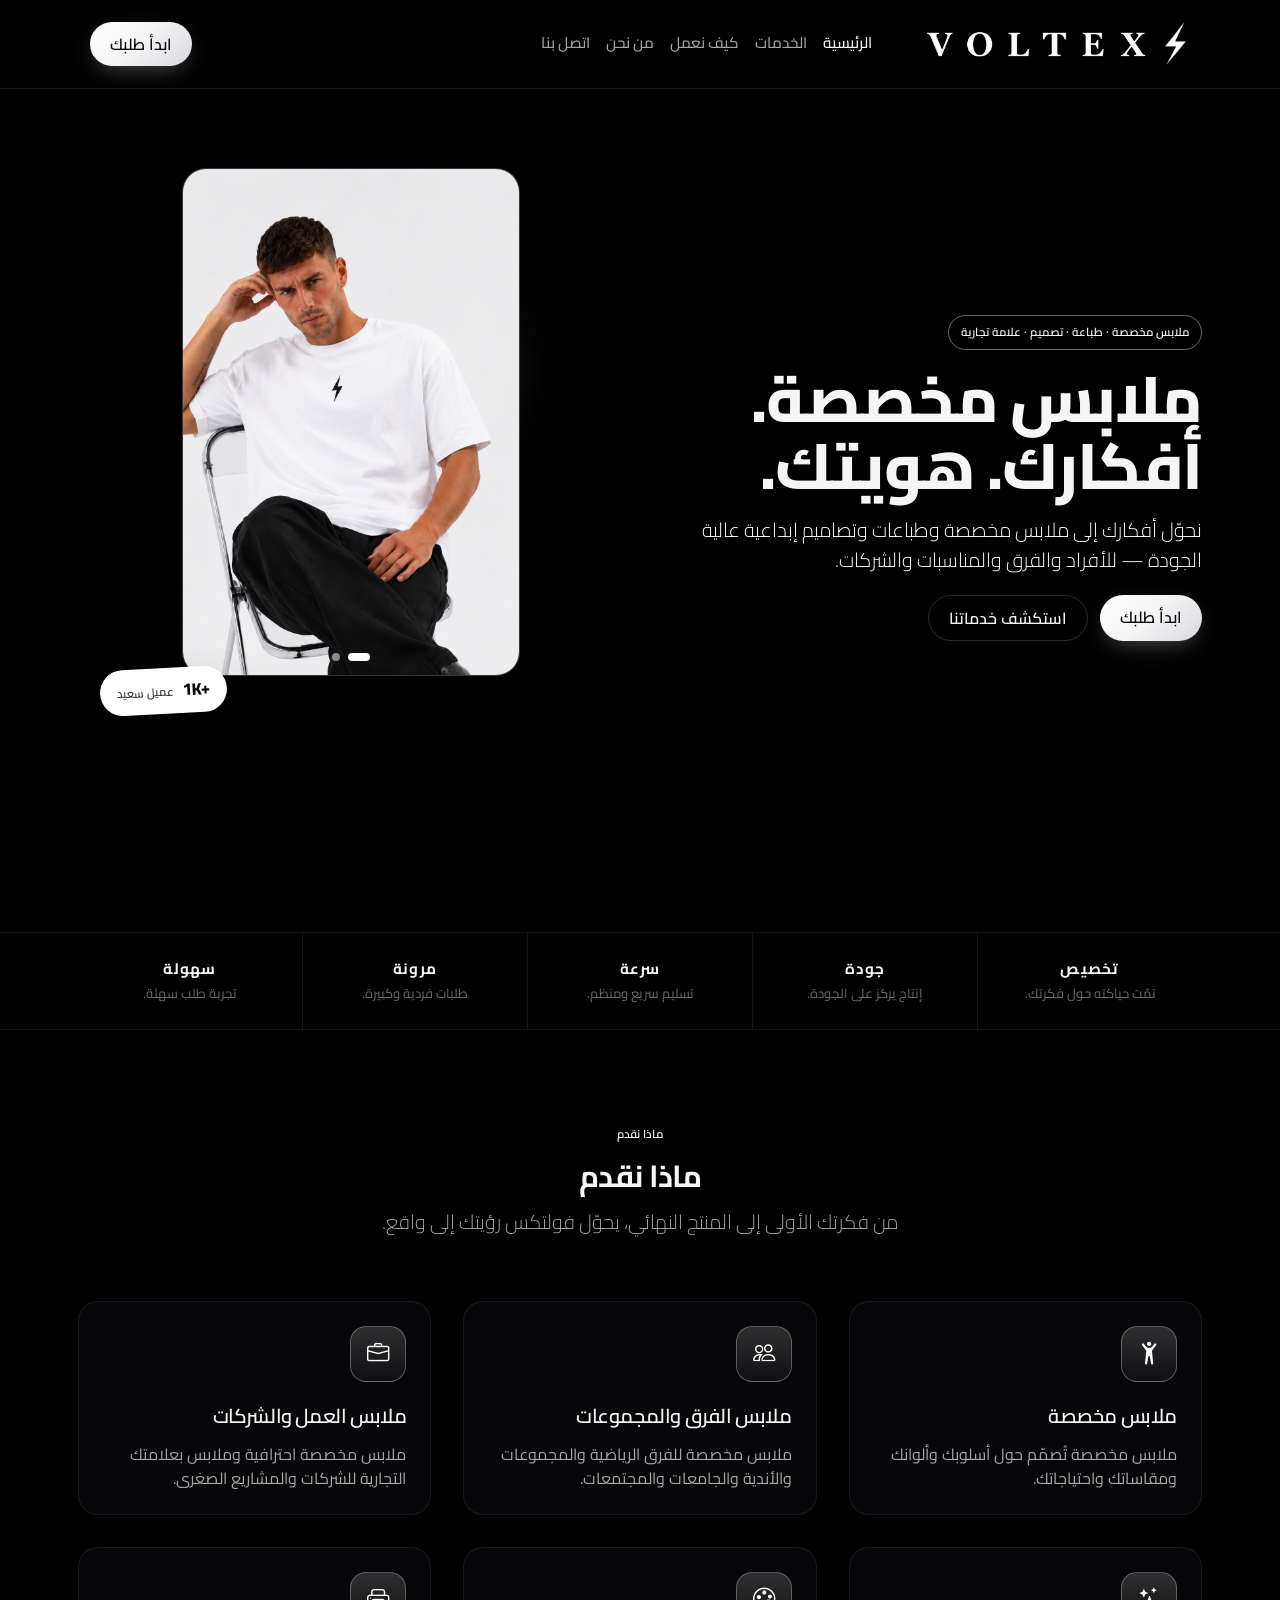
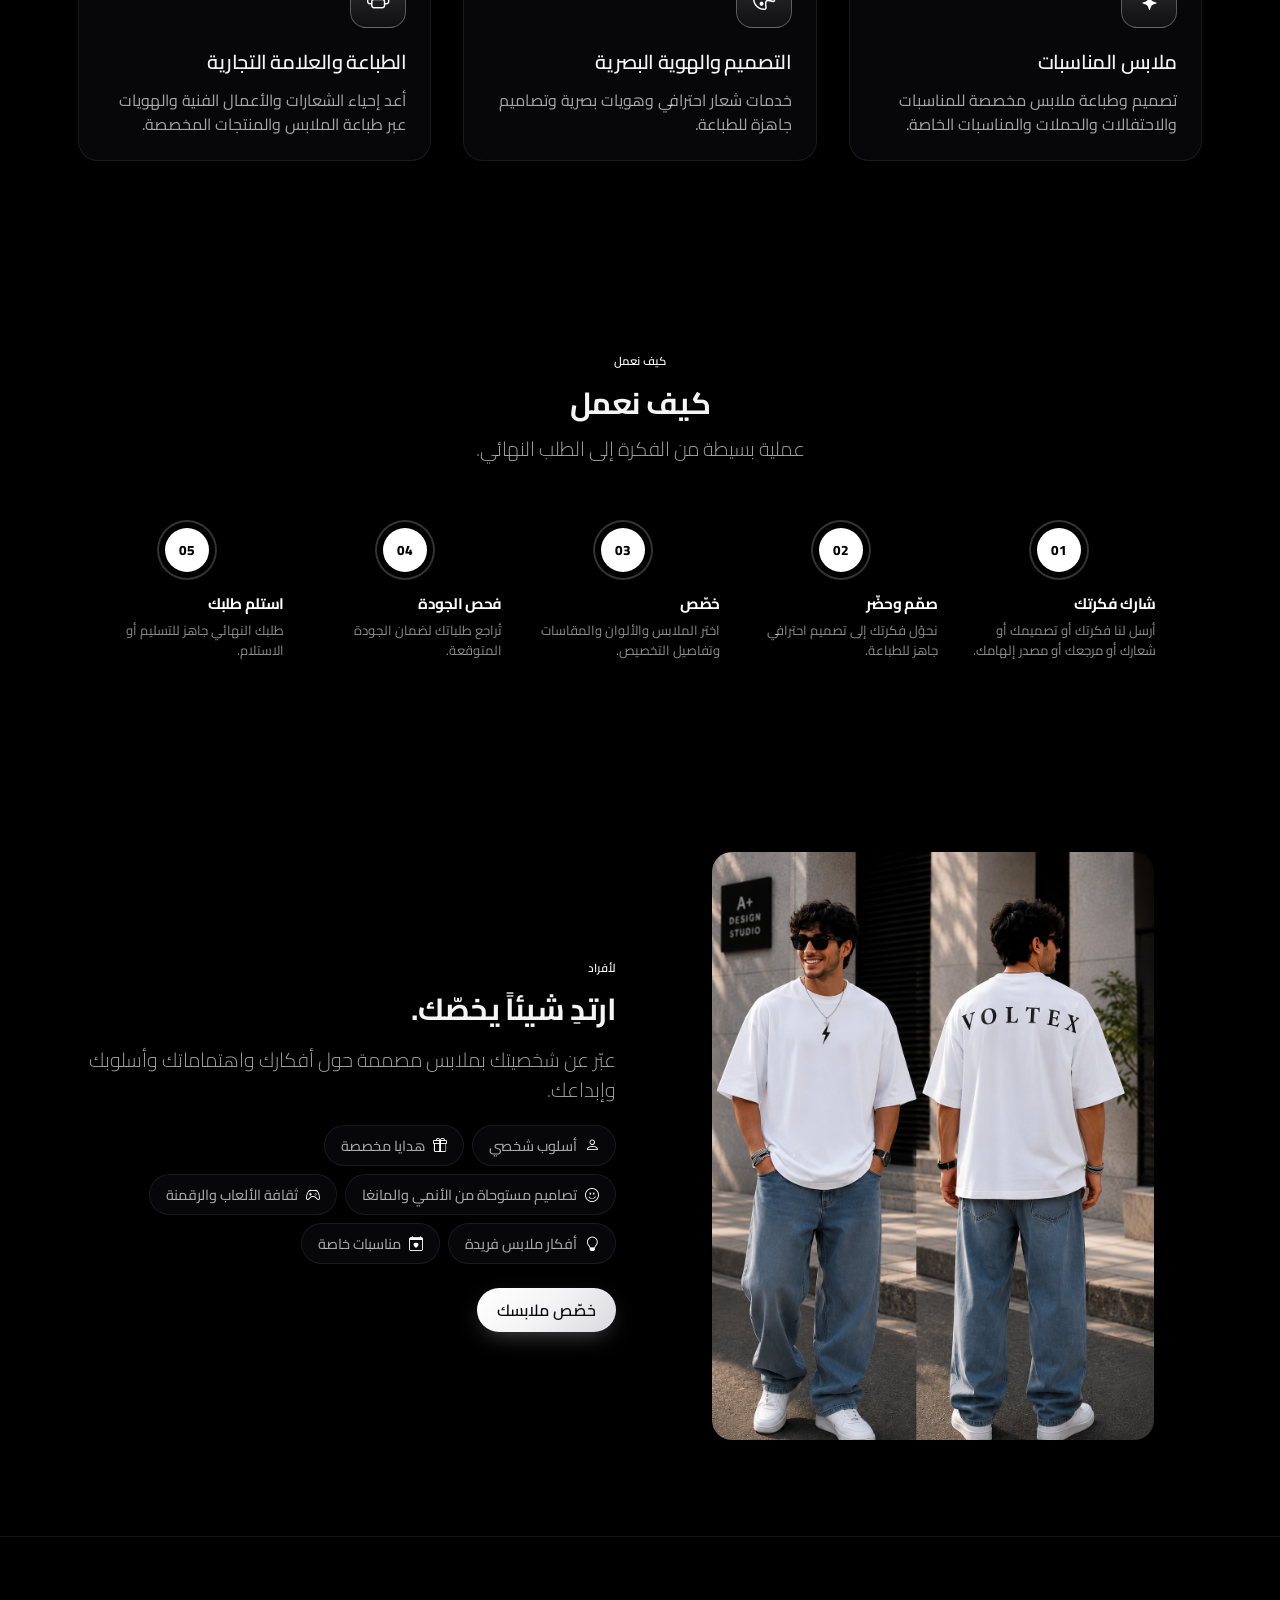
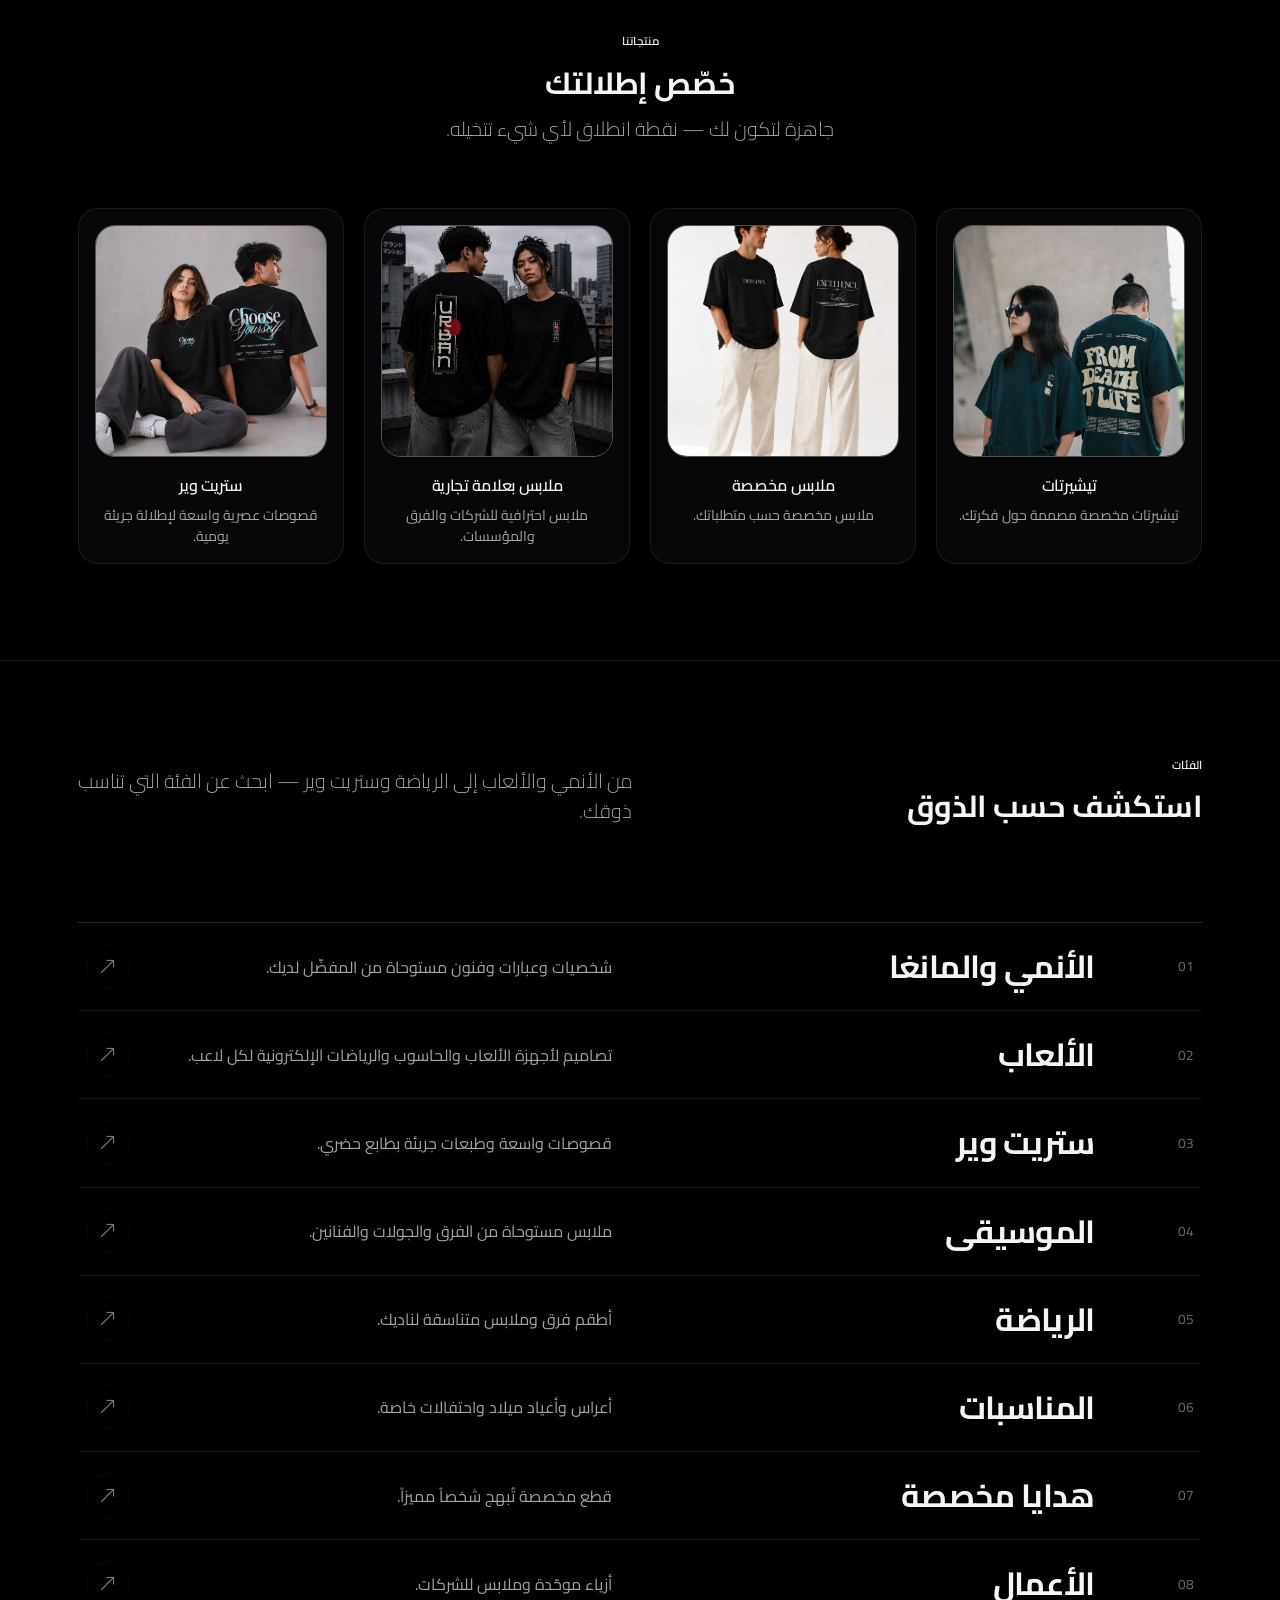
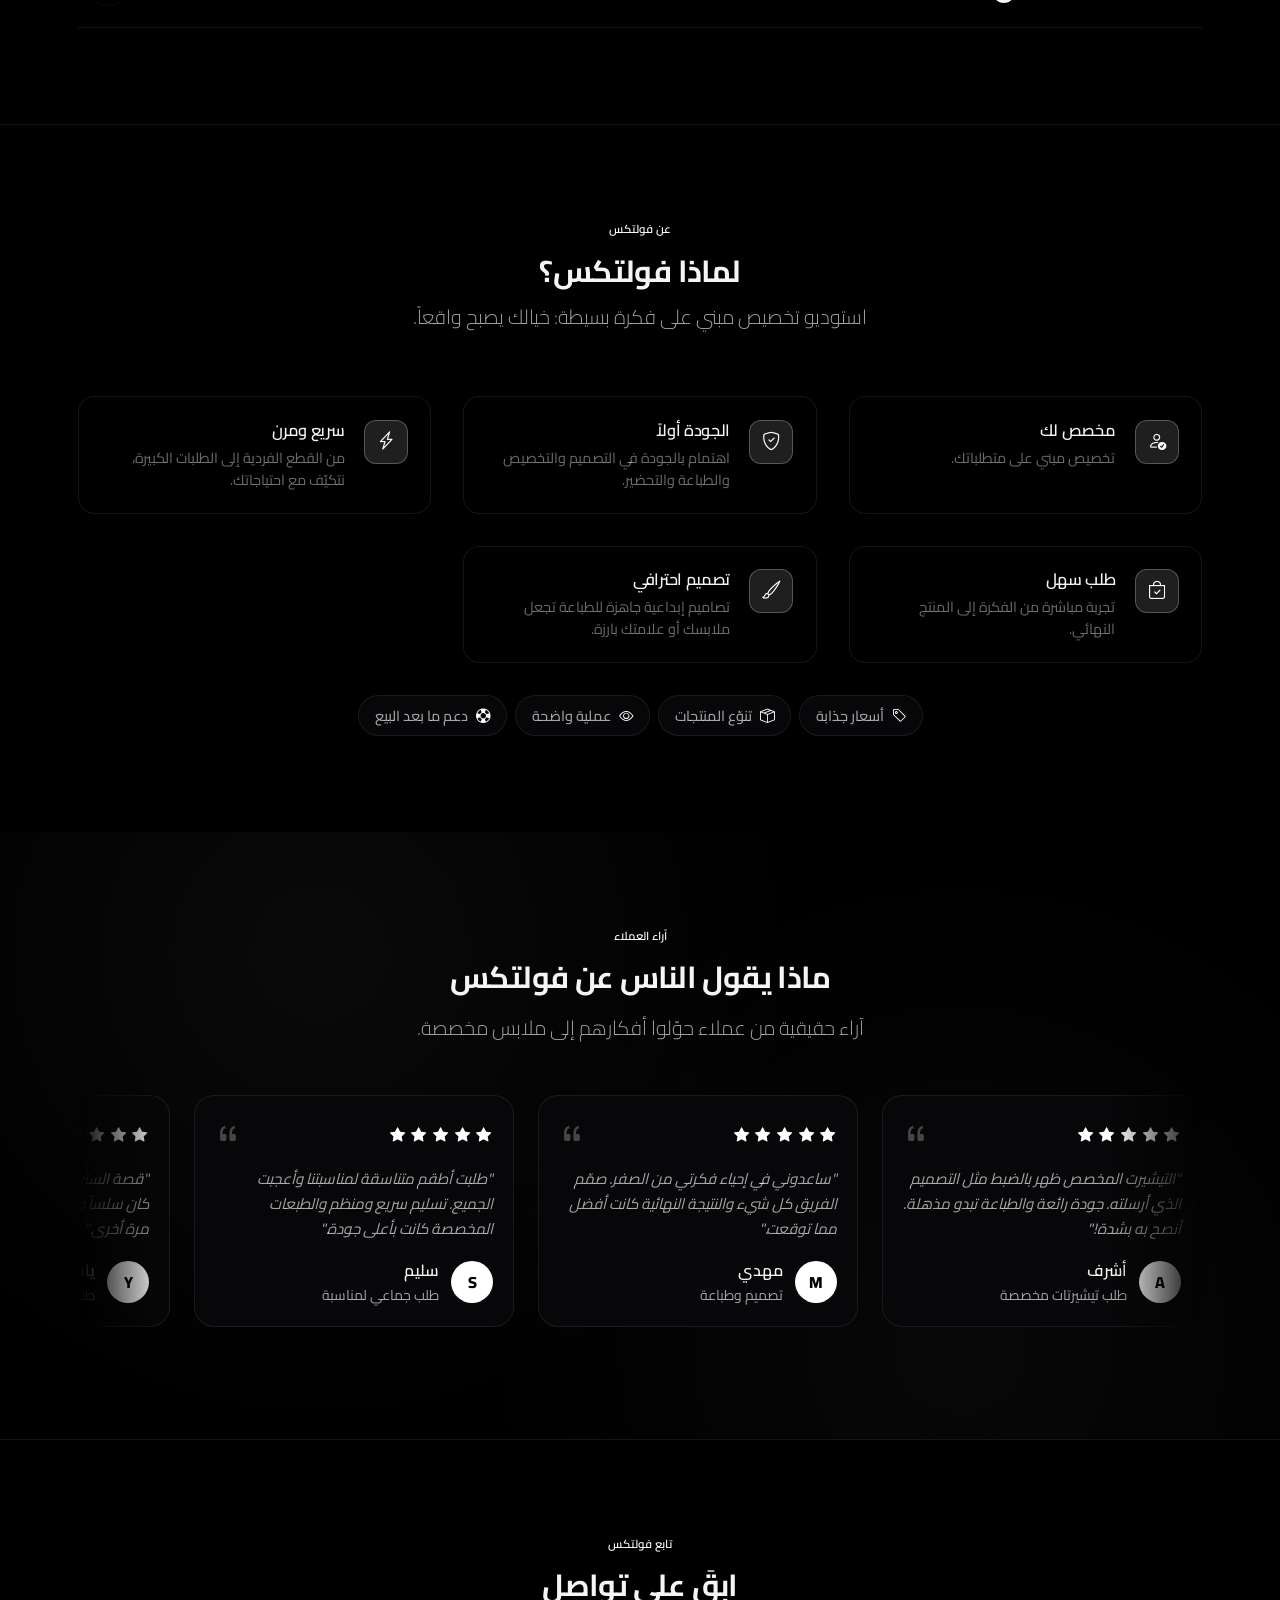
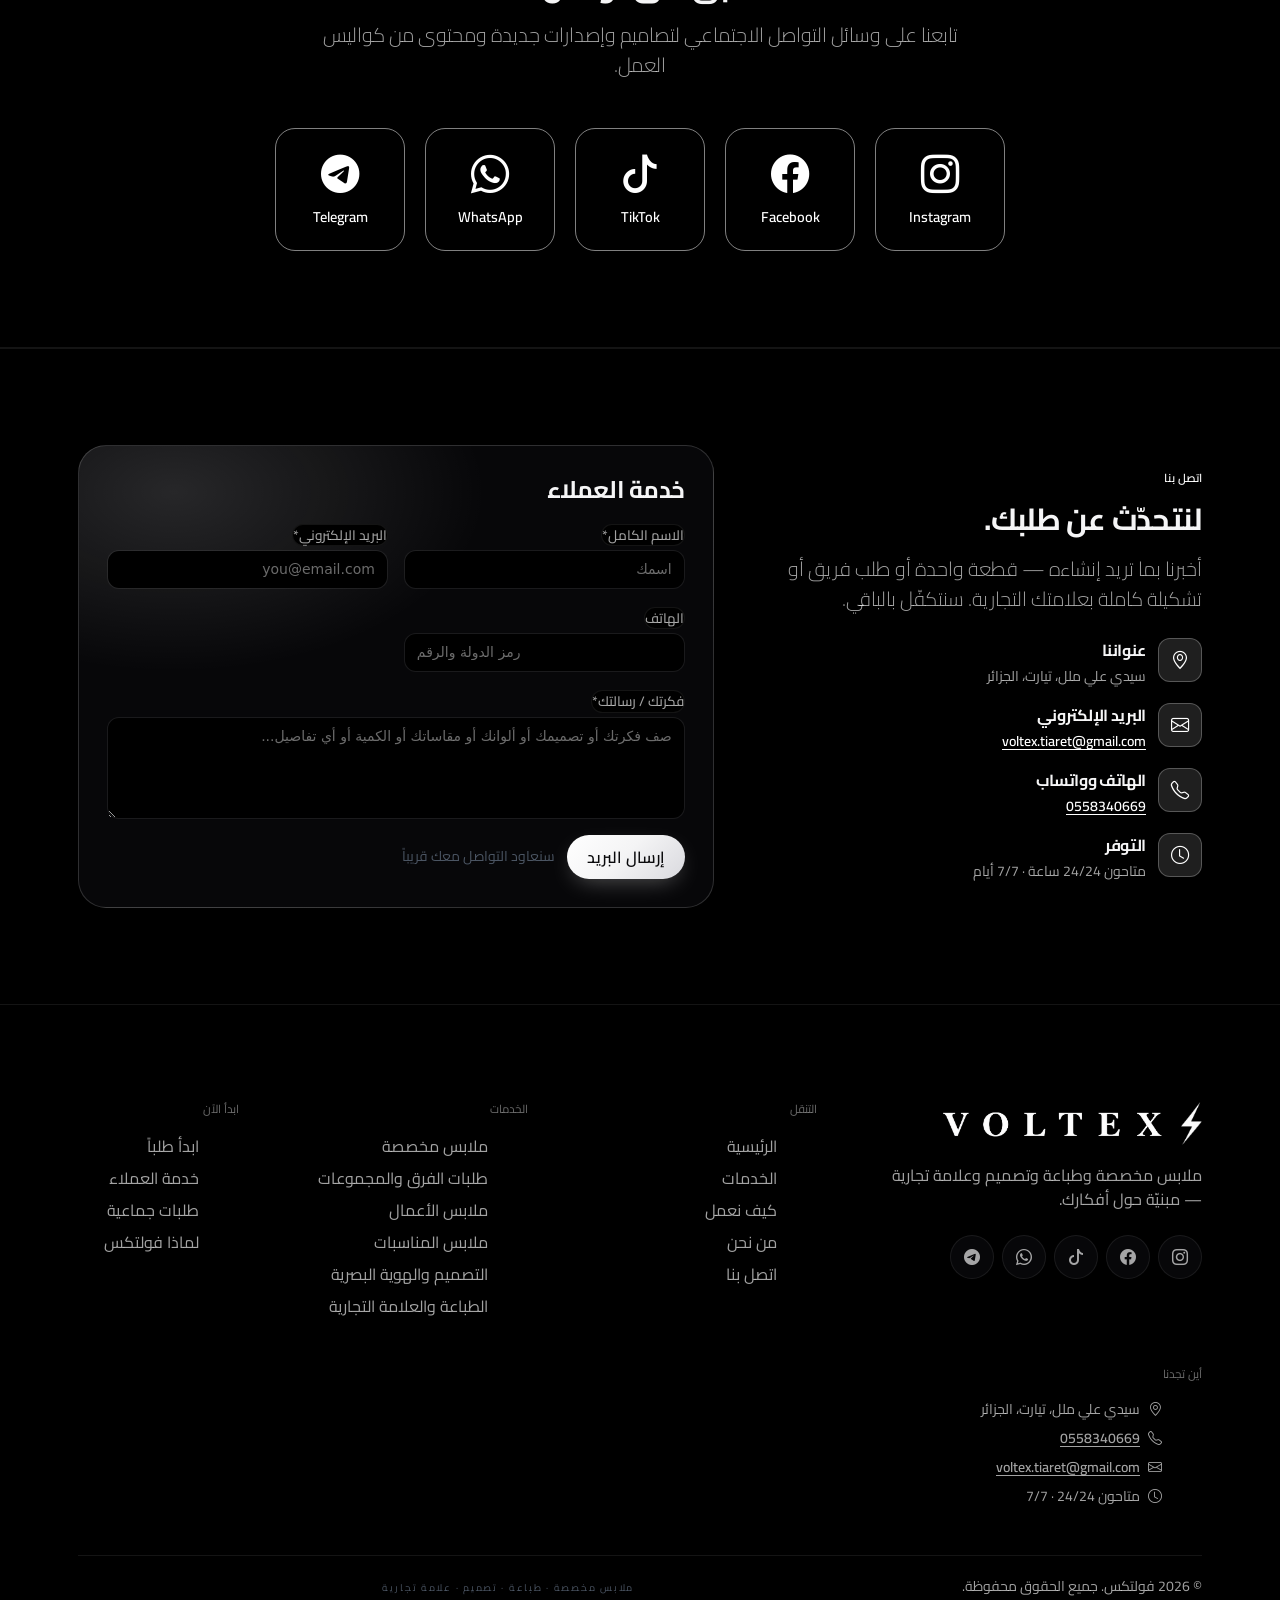
==== commit cfe099fd: "arabic website" ====
--- a/index.html
+++ b/index.html
@@ -1,17 +1,14 @@
 <!DOCTYPE html>
-<html lang="en" data-bs-theme="dark">
+<html lang="ar" dir="rtl" data-bs-theme="dark">
 
 <head>
     <meta charset="UTF-8">
     <meta name="viewport" content="width=device-width, initial-scale=1.0">
-    <title>VOLTEX — Custom Clothing, Printing &amp; Design</title>
+    <title>فولتكس — ملابس مخصصة، طباعة وتصميم</title>
     <meta name="description"
-        content="VOLTEX creates customized clothing, printing, professional designs, and branded apparel for individuals, teams, events, and businesses.">
+        content="فولتكس يصنع لك ملابس مخصصة، طباعة عالية الجودة، تصاميم احترافية، وملابس تحمل علامتك للأفراد والفرق والمناسبات والشركات.">
     <link rel="icon"
         href="data:image/svg+xml,%3Csvg xmlns='http://www.w3.org/2000/svg' viewBox='0 0 32 32'%3E%3Crect width='32' height='32' rx='8' fill='%23ffffff'/%3E%3Cpath d='M9 9 L16 24 L23 9' stroke='%230a0a0c' stroke-width='4' fill='none' stroke-linecap='round' stroke-linejoin='round'/%3E%3C/svg%3E">
-    <link
-        href="https://fonts.googleapis.com/css2?family=Inter:wght@400;500;600;700&family=Lexend:wght@400;500;600;700;800&family=Source+Code+Pro:wght@400;500;600;700&display=swap"
-        rel="stylesheet">
     <link rel="stylesheet" href="https://cdn.jsdelivr.net/npm/bootstrap-icons@1.13.1/font/bootstrap-icons.min.css">
     <link rel="stylesheet" href="./assets/css/bootstrap-theme.css">
     <link rel="stylesheet" href="https://unpkg.com/aos@next/dist/aos.css" />
@@ -20,6 +17,30 @@
         /* ============================================================
            VOLTEX DESIGN SYSTEM — dark theme + white accent
            ============================================================ */
+        @font-face {
+            font-family: 'Cairo';
+            font-style: normal;
+            font-weight: 100 900;
+            font-display: swap;
+            src: url('./assets/fonts/cairo-arabic.woff2') format('woff2');
+            unicode-range: U+0600-06FF, U+0750-077F, U+08A0-08FF, U+FB50-FDFF, U+FE70-FEFF;
+        }
+        @font-face {
+            font-family: 'Cairo';
+            font-style: normal;
+            font-weight: 100 900;
+            font-display: swap;
+            src: url('./assets/fonts/cairo-latin.woff2') format('woff2');
+            unicode-range: U+0000-00FF, U+0131, U+0152-0153, U+02BB-02BC, U+02C6, U+02DA, U+02DC, U+2000-206F, U+2074, U+20AC, U+2122, U+2191, U+2193, U+2212, U+2215, U+FEFF, U+FFFD;
+        }
+        @font-face {
+            font-family: 'Cairo';
+            font-style: normal;
+            font-weight: 100 900;
+            font-display: swap;
+            src: url('./assets/fonts/cairo-latin-ext.woff2') format('woff2');
+            unicode-range: U+0100-02AF, U+0304, U+0308, U+0329, U+1E00-1E9F, U+1EF2-1EFF, U+2020, U+20A0-20AB, U+20AD-20C0, U+2113, U+2C60-2C7F, U+A720-A7FF;
+        }
         :root {
             --vx-bg: #000000;
             --vx-bg-soft: #000000;
@@ -35,9 +56,9 @@
             --vx-purple-dark: #d4d4d8;
             --vx-grad: linear-gradient(135deg, #ffffff 0%, #f4f4f5 48%, #d9d9de 100%);
             --vx-grad-soft: linear-gradient(180deg, rgba(255, 255, 255, .16), rgba(255, 255, 255, .04));
-            --vx-font-display: 'Lexend', 'Inter', system-ui, sans-serif;
-            --vx-font-body: 'Inter', system-ui, sans-serif;
-            --vx-font-mono: 'Source Code Pro', ui-monospace, monospace;
+            --vx-font-display: 'Cairo', system-ui, sans-serif;
+            --vx-font-body: 'Cairo', system-ui, sans-serif;
+            --vx-font-mono: 'Cairo', ui-monospace, monospace;
             --vx-radius: 20px;
         }
 
@@ -1292,6 +1313,41 @@
         .vx-lb-close:hover {
             opacity: 1;
         }
+
+        /* ---------- RTL ---------- */
+        [dir="rtl"] .vx-strip-item {
+            border-left: none;
+            border-right: 1px solid var(--vx-border);
+        }
+        [dir="rtl"] .vx-strip-item:first-child {
+            border-right: none;
+        }
+        [dir="rtl"] .vx-cat-row:hover {
+            padding-left: 0;
+            padding-right: 1.1rem;
+        }
+        [dir="rtl"] .vx-cat-row:hover::after {
+            transform-origin: right;
+        }
+        [dir="rtl"] .vx-label,
+        [dir="rtl"] .vx-mono,
+        [dir="rtl"] .vx-step-num,
+        [dir="rtl"] .vx-foot-title,
+        [dir="rtl"] .vx-cat-num,
+        [dir="rtl"] .vx-hero-badge-txt {
+            letter-spacing: 0;
+            text-transform: none;
+        }
+        [dir="rtl"] .vx-timeline {
+            padding-right: 34px;
+        }
+        [dir="rtl"] .vx-timeline::before {
+            left: auto;
+            right: 22px;
+        }
+        [dir="rtl"] .vx-step-content {
+            text-align: right;
+        }
     </style>
 </head>
 
@@ -1300,31 +1356,31 @@
     <!-- ============ NAVBAR ============ -->
     <nav class="navbar navbar-expand-lg fixed-top vx-navbar">
         <div class="container">
-            <a class="navbar-brand vx-brand" href="#home" aria-label="VOLTEX home">
-                <img src="./assets/img/white.png" alt="VOLTEX logo mark" class="vx-brand-mark" width="469"
+            <a class="navbar-brand vx-brand" href="#home" aria-label="فولتكس الرئيسية">
+                <img src="./assets/img/white.png" alt="شعار فولتكس" class="vx-brand-mark" width="469"
                     height="1008">
                 <img src="./assets/img/name.png" alt="VOLTEX" class="vx-brand-name" width="1580" height="231">
             </a>
             <button class="navbar-toggler collapsed" type="button" data-bs-toggle="collapse" data-bs-target="#vxNav"
-                aria-controls="vxNav" aria-expanded="false" aria-label="Toggle navigation">
+                aria-controls="vxNav" aria-expanded="false" aria-label="فتح قائمة التنقل">
                 <span class="navbar-toggler-icon"></span>
             </button>
             <div class="navbar-collapse collapse" id="vxNav">
                 <ul class="navbar-nav ms-auto mb-2 mb-lg-0 align-items-lg-center">
                     <li class="nav-item">
-                        <a class="nav-link active" aria-current="page" href="#home">Home</a>
+                        <a class="nav-link active" aria-current="page" href="#home">الرئيسية</a>
                     </li>
                     <li class="nav-item">
-                        <a class="nav-link" href="#services">Services</a>
+                        <a class="nav-link" href="#services">الخدمات</a>
                     </li>
                     <li class="nav-item">
-                        <a class="nav-link" href="#how-it-works">How It Works</a>
+                        <a class="nav-link" href="#how-it-works">كيف نعمل</a>
                     </li>
                     <li class="nav-item">
-                        <a class="nav-link" href="#about">About</a>
+                        <a class="nav-link" href="#about">من نحن</a>
                     </li>
                     <li class="nav-item">
-                        <a class="nav-link" href="#social">Contact</a>
+                        <a class="nav-link" href="#social">اتصل بنا</a>
                     </li>
                     <li class="nav-item vx-nav-socials-li">
                         <div class="d-flex gap-2 mt-3 vx-nav-socials">
@@ -1348,7 +1404,7 @@
                 </ul>
 <div class="ms-lg-3 mt-3 mt-lg-0 d-flex align-items-center gap-3">
                     <a href="https://voltex-6952.myshopify.com/" target="_blank" rel="noopener"
-                        class="btn btn-vx btn-lg px-5 py-3">Start Your Order</a>
+                        class="btn btn-vx btn-lg px-5 py-3">ابدأ طلبك</a>
                 </div>
             </div>
         </div>
@@ -1362,30 +1418,29 @@
                     <p class="vx-label mb-4">
                         <span class="d-inline-block border rounded-pill px-3 py-2"
                             style="border-color: rgba(255,255,255,.4) !important;">
-                            Custom Clothing &middot; Printing &middot; Design &middot; Branding
+                            ملابس مخصصة &middot; طباعة &middot; تصميم &middot; علامة تجارية
                         </span>
                     </p>
                     <h1 class="vx-hero-title mb-4">
-                        Custom Clothing.<br>
-                        <span>Your Ideas. Your Identity.</span>
+                        ملابس مخصصة.<br>
+                        <span>أفكارك. هويتك.</span>
                     </h1>
                     <p class="lead mb-5" style="max-width: 520px; color: #ffffff;">
-                        We turn your ideas into high-quality customized clothing, prints, and creative designs —
-                        made for individuals, teams, events, and businesses.
+                        نحوّل أفكارك إلى ملابس مخصصة وطباعات وتصاميم إبداعية عالية الجودة — للأفراد والفرق والمناسبات والشركات.
                     </p>
                     <div class="d-flex flex-wrap gap-3">
 <a href="https://voltex-6952.myshopify.com/" target="_blank" rel="noopener"
-                        class="btn btn-vx btn-lg px-5 py-3">Start Your Order</a>
-                        <a href="#services" class="btn btn-vx-outline btn-lg px-5 py-3">Explore Our Services</a>
+                        class="btn btn-vx btn-lg px-5 py-3">ابدأ طلبك</a>
+                        <a href="#services" class="btn btn-vx-outline btn-lg px-5 py-3">استكشف خدماتنا</a>
                     </div>
                 </div>
                 <div class="col-lg-6" data-aos="zoom-in" data-aos-delay="150">
                     <div class="vx-hero-duo">
                         <div class="vx-hero-duo-frame vx-hero-slideshow">
                             <img src="./assets/img/vol/voltex1.png" class="vx-hero-slide active"
-                                alt="VOLTEX custom clothing showcase 1">
+                                alt="عرض ملابس فولتكس المخصصة 1">
                             <img src="./assets/img/vol/voltex-2.png" class="vx-hero-slide"
-                                alt="VOLTEX custom clothing showcase 2">
+                                alt="عرض ملابس فولتكس المخصصة 2">
                             <div class="vx-hero-dots">
                                 <span class="vx-hero-dot active"></span>
                                 <span class="vx-hero-dot"></span>
@@ -1394,7 +1449,7 @@
                         <div class="vx-hero-duo-shadow"></div>
                         <div class="vx-hero-badge">
                             <span class="vx-hero-badge-num">+1K</span>
-                            <span class="vx-hero-badge-txt">Happy Customers</span>
+                            <span class="vx-hero-badge-txt">عميل سعيد</span>
                         </div>
                     </div>
                 </div>
@@ -1403,28 +1458,28 @@
     </section>
 
     <!-- ============ VALUE STRIP ============ -->
-    <section class="vx-strip" aria-label="Our core values">
+    <section class="vx-strip" aria-label="قيمنا الأساسية">
         <div class="container">
             <div class="row g-0">
                 <div class="col-6 col-lg vx-strip-item" data-aos="fade-up">
-                    <h3><span>C</span>USTOM</h3>
-                    <p>Made around your idea.</p>
+                    <h3><span>ت</span>خصيص</h3>
+                    <p>تمّت حياكته حول فكرتك.</p>
                 </div>
                 <div class="col-6 col-lg vx-strip-item" data-aos="fade-up" data-aos-delay="100">
-                    <h3><span>Q</span>UALITY</h3>
-                    <p>Quality-focused production.</p>
+                    <h3><span>ج</span>ودة</h3>
+                    <p>إنتاج يركز على الجودة.</p>
                 </div>
                 <div class="col-6 col-lg vx-strip-item" data-aos="fade-up" data-aos-delay="200">
-                    <h3><span>F</span>AST</h3>
-                    <p>Fast and organized delivery.</p>
+                    <h3><span>س</span>رعة</h3>
+                    <p>تسليم سريع ومنظم.</p>
                 </div>
                 <div class="col-6 col-lg vx-strip-item" data-aos="fade-up" data-aos-delay="300">
-                    <h3><span>F</span>LEXIBLE</h3>
-                    <p>Individual and large orders.</p>
+                    <h3><span>م</span>رونة</h3>
+                    <p>طلبات فردية وكبيرة.</p>
                 </div>
                 <div class="col-6 col-lg vx-strip-item" data-aos="fade-up" data-aos-delay="400">
-                    <h3><span>E</span>ASY</h3>
-                    <p>Simple ordering experience.</p>
+                    <h3><span>س</span>هولة</h3>
+                    <p>تجربة طلب سهلة.</p>
                 </div>
             </div>
         </div>
@@ -1434,58 +1489,52 @@
     <section id="services" class="vx-section py-10 py-xl-12">
         <div class="container">
             <div class="text-center mx-auto mb-10 mb-lg-11" style="max-width: 760px;" data-aos="fade-up">
-                <p class="vx-label mb-3">What We Do</p>
-                <h2 class="display-6 fw-bold mb-3">What We Do</h2>
-                <p class="lead vx-muted mb-0">From your first idea to the finished product, VOLTEX brings your vision to
-                    life.</p>
+                <p class="vx-label mb-3">ماذا نقدم</p>
+                <h2 class="display-6 fw-bold mb-3">ماذا نقدم</h2>
+                <p class="lead vx-muted mb-0">من فكرتك الأولى إلى المنتج النهائي، يحوّل فولتكس رؤيتك إلى واقع.</p>
             </div>
 
             <div class="row g-6 g-lg-8">
                 <div class="col-lg-4 col-md-6" data-aos="fade-up" data-aos-delay="0">
                     <div class="vx-card p-5 p-lg-6">
                         <span class="vx-icon-tile mb-5"><i class="bi bi-person-arms-up" aria-hidden="true"></i></span>
-                        <h3 class="fs-5 fw-semibold">Custom Clothing</h3>
-                        <p class="vx-muted mb-0">Personalized clothing designed around your style, colors, size, and
-                            requirements.</p>
+                        <h3 class="fs-5 fw-semibold">ملابس مخصصة</h3>
+                        <p class="vx-muted mb-0">ملابس مخصصة تُصمّم حول أسلوبك وألوانك ومقاساتك واحتياجاتك.</p>
                     </div>
                 </div>
                 <div class="col-lg-4 col-md-6" data-aos="fade-up" data-aos-delay="80">
                     <div class="vx-card p-5 p-lg-6">
                         <span class="vx-icon-tile mb-5"><i class="bi bi-people" aria-hidden="true"></i></span>
-                        <h3 class="fs-5 fw-semibold">Team &amp; Group Clothing</h3>
-                        <p class="vx-muted mb-0">Custom apparel for sports teams, groups, clubs, universities, and
-                            communities.</p>
+                        <h3 class="fs-5 fw-semibold">ملابس الفرق والمجموعات</h3>
+                        <p class="vx-muted mb-0">ملابس مخصصة للفرق الرياضية والمجموعات والأندية والجامعات والمجتمعات.</p>
                     </div>
                 </div>
                 <div class="col-lg-4 col-md-6" data-aos="fade-up" data-aos-delay="160">
                     <div class="vx-card p-5 p-lg-6">
                         <span class="vx-icon-tile mb-5"><i class="bi bi-briefcase" aria-hidden="true"></i></span>
-                        <h3 class="fs-5 fw-semibold">Business &amp; Corporate Clothing</h3>
-                        <p class="vx-muted mb-0">Professional customized clothing and branded apparel for companies and
-                            small businesses.</p>
+                        <h3 class="fs-5 fw-semibold">ملابس العمل والشركات</h3>
+                        <p class="vx-muted mb-0">ملابس مخصصة احترافية وملابس بعلامتك التجارية للشركات والمشاريع الصغرى.</p>
                     </div>
                 </div>
                 <div class="col-lg-4 col-md-6" data-aos="fade-up" data-aos-delay="240">
                     <div class="vx-card p-5 p-lg-6">
                         <span class="vx-icon-tile mb-5"><i class="bi bi-stars" aria-hidden="true"></i></span>
-                        <h3 class="fs-5 fw-semibold">Event Clothing</h3>
-                        <p class="vx-muted mb-0">Custom clothing design and printing for events, celebrations,
-                            campaigns, and special occasions.</p>
+                        <h3 class="fs-5 fw-semibold">ملابس المناسبات</h3>
+                        <p class="vx-muted mb-0">تصميم وطباعة ملابس مخصصة للمناسبات والاحتفالات والحملات والمناسبات الخاصة.</p>
                     </div>
                 </div>
                 <div class="col-lg-4 col-md-6" data-aos="fade-up" data-aos-delay="320">
                     <div class="vx-card p-5 p-lg-6">
                         <span class="vx-icon-tile mb-5"><i class="bi bi-palette" aria-hidden="true"></i></span>
-                        <h3 class="fs-5 fw-semibold">Design &amp; Visual Identity</h3>
-                        <p class="vx-muted mb-0">Professional logo, visual identity, and print-ready design services.</p>
+                        <h3 class="fs-5 fw-semibold">التصميم والهوية البصرية</h3>
+                        <p class="vx-muted mb-0">خدمات شعار احترافي وهويات بصرية وتصاميم جاهزة للطباعة.</p>
                     </div>
                 </div>
                 <div class="col-lg-4 col-md-6" data-aos="fade-up" data-aos-delay="400">
                     <div class="vx-card p-5 p-lg-6">
                         <span class="vx-icon-tile mb-5"><i class="bi bi-printer" aria-hidden="true"></i></span>
-                        <h3 class="fs-5 fw-semibold">Printing &amp; Branding</h3>
-                        <p class="vx-muted mb-0">Bring logos, artwork, and brand identities to life through clothing
-                            printing and branded products.</p>
+                        <h3 class="fs-5 fw-semibold">الطباعة والعلامة التجارية</h3>
+                        <p class="vx-muted mb-0">أعد إحياء الشعارات والأعمال الفنية والهويات عبر طباعة الملابس والمنتجات المخصصة.</p>
                     </div>
                 </div>
             </div>
@@ -1496,45 +1545,45 @@
     <section id="how-it-works" class="vx-section py-10 py-xl-12">
         <div class="container">
             <div class="text-center mx-auto mb-10 mb-lg-11" style="max-width: 760px;" data-aos="fade-up">
-                <p class="vx-label mb-3">How It Works</p>
-                <h2 class="display-6 fw-bold mb-3">How It Works</h2>
-                <p class="lead vx-muted mb-0">A simple process from idea to finished order.</p>
+                <p class="vx-label mb-3">كيف نعمل</p>
+                <h2 class="display-6 fw-bold mb-3">كيف نعمل</h2>
+                <p class="lead vx-muted mb-0">عملية بسيطة من الفكرة إلى الطلب النهائي.</p>
             </div>
 
             <div class="vx-timeline" data-aos="fade-up" data-aos-delay="80">
                 <div class="vx-step">
                     <div class="vx-step-dot">01</div>
                     <div class="vx-step-content">
-                        <h3>Share Your Idea</h3>
-                        <p>Send us your idea, design, logo, reference, or inspiration.</p>
+                        <h3>شارك فكرتك</h3>
+                        <p>أرسل لنا فكرتك أو تصميمك أو شعارك أو مرجعك أو مصدر إلهامك.</p>
                     </div>
                 </div>
                 <div class="vx-step">
                     <div class="vx-step-dot">02</div>
                     <div class="vx-step-content">
-                        <h3>Design &amp; Prepare</h3>
-                        <p>We transform your idea into a professional, print-ready design.</p>
+                        <h3>صمّم وحضّر</h3>
+                        <p>نحوّل فكرتك إلى تصميم احترافي جاهز للطباعة.</p>
                     </div>
                 </div>
                 <div class="vx-step">
                     <div class="vx-step-dot">03</div>
                     <div class="vx-step-content">
-                        <h3>Customize</h3>
-                        <p>Choose clothing, colors, sizes, and customization details.</p>
+                        <h3>خصّص</h3>
+                        <p>اختر الملابس والألوان والمقاسات وتفاصيل التخصيص.</p>
                     </div>
                 </div>
                 <div class="vx-step">
                     <div class="vx-step-dot">04</div>
                     <div class="vx-step-content">
-                        <h3>Quality Check</h3>
-                        <p>Your order is reviewed to ensure the expected quality.</p>
+                        <h3>فحص الجودة</h3>
+                        <p>تُراجع طلباتك لضمان الجودة المتوقعة.</p>
                     </div>
                 </div>
                 <div class="vx-step">
                     <div class="vx-step-dot">05</div>
                     <div class="vx-step-content">
-                        <h3>Receive Your Order</h3>
-                        <p>Your finished order is ready for delivery or collection.</p>
+                        <h3>استلم طلبك</h3>
+                        <p>طلبك النهائي جاهز للتسليم أو الاستلام.</p>
                     </div>
                 </div>
             </div>
@@ -1547,24 +1596,23 @@
             <div class="row align-items-center g-6 g-lg-10">
                 <div class="col-lg-6" data-aos="fade-right">
                     <div class="vx-hiw-img-wrap">
-                        <img src="./assets/img/3.png" alt="For Individuals - custom clothing" class="vx-hiw-img">
+                        <img src="./assets/img/3.png" alt="لأفراد — ملابس مخصصة" class="vx-hiw-img">
                     </div>
                 </div>
                 <div class="col-lg-6" data-aos="fade-up" data-aos-delay="120">
-                    <p class="vx-label mb-3">For Individuals</p>
-                    <h2 class="display-6 fw-bold mb-4">Wear Something That's Yours.</h2>
-                    <p class="lead vx-muted mb-5">Express your personality through clothing designed around your ideas,
-                        interests, style, and creativity.</p>
+                    <p class="vx-label mb-3">لأفراد</p>
+                    <h2 class="display-6 fw-bold mb-4">ارتدِ شيئاً يخصّك.</h2>
+                    <p class="lead vx-muted mb-5">عبّر عن شخصيتك بملابس مصممة حول أفكارك واهتماماتك وأسلوبك وإبداعك.</p>
                     <div class="d-flex flex-wrap gap-2 mb-6">
-                        <span class="vx-chip"><i class="bi bi-person"></i> Personal style</span>
-                        <span class="vx-chip"><i class="bi bi-gift"></i> Personalized gifts</span>
-                        <span class="vx-chip"><i class="bi bi-emoji-smile"></i> Anime &amp; manga-inspired designs</span>
-                        <span class="vx-chip"><i class="bi bi-controller"></i> Gaming &amp; digital culture</span>
-                        <span class="vx-chip"><i class="bi bi-lightbulb"></i> Unique clothing ideas</span>
-                        <span class="vx-chip"><i class="bi bi-calendar-heart"></i> Special occasions</span>
+                        <span class="vx-chip"><i class="bi bi-person"></i> أسلوب شخصي</span>
+                        <span class="vx-chip"><i class="bi bi-gift"></i> هدايا مخصصة</span>
+                        <span class="vx-chip"><i class="bi bi-emoji-smile"></i> تصاميم مستوحاة من الأنمي والمانغا</span>
+                        <span class="vx-chip"><i class="bi bi-controller"></i> ثقافة الألعاب والرقمنة</span>
+                        <span class="vx-chip"><i class="bi bi-lightbulb"></i> أفكار ملابس فريدة</span>
+                        <span class="vx-chip"><i class="bi bi-calendar-heart"></i> مناسبات خاصة</span>
                     </div>
                     <a href="https://voltex-6952.myshopify.com/" target="_blank" rel="noopener"
-                        class="btn btn-vx btn-lg px-5 py-3">Customize Your Clothing</a>
+                        class="btn btn-vx btn-lg px-5 py-3">خصّص ملابسك</a>
                 </div>
             </div>
         </div>
@@ -1575,22 +1623,22 @@
         style="background: var(--vx-bg-soft); border-top:1px solid var(--vx-border); border-bottom:1px solid var(--vx-border);">
         <div class="container">
             <div class="text-center mx-auto mb-10 mb-lg-11" style="max-width: 720px;" data-aos="fade-up">
-                <p class="vx-label mb-3">Products</p>
-                <h2 class="display-6 fw-bold mb-3">Customize Your Look</h2>
-                <p class="lead vx-muted mb-0">Ready-made to be made yours — starting points for whatever you imagine.</p>
+                <p class="vx-label mb-3">منتجاتنا</p>
+                <h2 class="display-6 fw-bold mb-3">خصّص إطلالتك</h2>
+                <p class="lead vx-muted mb-0">جاهزة لتكون لك — نقطة انطلاق لأي شيء تتخيله.</p>
             </div>
             <div class="row g-4 g-lg-5 justify-content-center">
                 <div class="col-6 col-lg-3" data-aos="fade-up" data-aos-delay="0">
                     <div class="vx-card p-4 text-center h-100">
                         <button type="button" class="vx-lb-trigger mx-auto mb-4 overflow-hidden rounded-4 d-block"
                             style="width:100%; max-width: 240px; aspect-ratio: 1; border:1px solid rgba(255,255,255,.3); padding:0; background:none;"
-                            data-src="./assets/img/cust/Unisex T Shirt.jpeg" data-alt="T-Shirts"
-                            aria-label="View T-Shirts image">
-                            <img src="./assets/img/cust/Unisex T Shirt.jpeg" alt="T-Shirts"
+                            data-src="./assets/img/cust/Unisex T Shirt.jpeg" data-alt="تيشيرتات"
+                            aria-label="عرض صورة تيشيرتات">
+                            <img src="./assets/img/cust/Unisex T Shirt.jpeg" alt="تيشيرتات"
                                 style="width:100%; height:100%; object-fit: cover; display:block;">
                         </button>
-                        <h3 class="fs-6 fw-semibold mb-2">T-Shirts</h3>
-                        <p class="vx-muted small mb-0">Custom T-shirts designed around your idea.</p>
+                        <h3 class="fs-6 fw-semibold mb-2">تيشيرتات</h3>
+                        <p class="vx-muted small mb-0">تيشيرتات مخصصة مصممة حول فكرتك.</p>
                     </div>
                 </div>
                 <div class="col-6 col-lg-3" data-aos="fade-up" data-aos-delay="120">
@@ -1598,12 +1646,12 @@
                         <button type="button" class="vx-lb-trigger mx-auto mb-4 overflow-hidden rounded-4 d-block"
                             style="width:100%; max-width: 240px; aspect-ratio: 1; border:1px solid rgba(255,255,255,.3); padding:0; background:none;"
                             data-src="./assets/img/cust/Black Oversized Heavyweight T-Shirt _ Premium Unisex Graphic Tee.jpeg"
-                            data-alt="Custom Apparel" aria-label="View Custom Apparel image">
+                            data-alt="ملابس مخصصة" aria-label="عرض صورة ملابس مخصصة">
                             <img src="./assets/img/cust/Black Oversized Heavyweight T-Shirt _ Premium Unisex Graphic Tee.jpeg"
-                                alt="Custom Apparel" style="width:100%; height:100%; object-fit: cover; display:block;">
+                                alt="ملابس مخصصة" style="width:100%; height:100%; object-fit: cover; display:block;">
                         </button>
-                        <h3 class="fs-6 fw-semibold mb-2">Custom Apparel</h3>
-                        <p class="vx-muted small mb-0">Personalized clothing made to your requirements.</p>
+                        <h3 class="fs-6 fw-semibold mb-2">ملابس مخصصة</h3>
+                        <p class="vx-muted small mb-0">ملابس مخصصة حسب متطلباتك.</p>
                     </div>
                 </div>
                 <div class="col-6 col-lg-3" data-aos="fade-up" data-aos-delay="240">
@@ -1611,12 +1659,12 @@
                         <button type="button" class="vx-lb-trigger mx-auto mb-4 overflow-hidden rounded-4 d-block"
                             style="width:100%; max-width: 240px; aspect-ratio: 1; border:1px solid rgba(255,255,255,.3); padding:0; background:none;"
                             data-src="./assets/img/cust/URBAN Oversized Unisex Streetwear Tee _ Japanese Rooftop Style.jpeg"
-                            data-alt="Branded Clothing" aria-label="View Branded Clothing image">
+                            data-alt="ملابس بعلامة تجارية" aria-label="عرض صورة ملابس بعلامة تجارية">
                             <img src="./assets/img/cust/URBAN Oversized Unisex Streetwear Tee _ Japanese Rooftop Style.jpeg"
-                                alt="Branded Clothing" style="width:100%; height:100%; object-fit: cover; display:block;">
+                                alt="ملابس بعلامة تجارية" style="width:100%; height:100%; object-fit: cover; display:block;">
                         </button>
-                        <h3 class="fs-6 fw-semibold mb-2">Branded Clothing</h3>
-                        <p class="vx-muted small mb-0">Professional apparel for businesses, teams, and organizations.</p>
+                        <h3 class="fs-6 fw-semibold mb-2">ملابس بعلامة تجارية</h3>
+                        <p class="vx-muted small mb-0">ملابس احترافية للشركات والفرق والمؤسسات.</p>
                     </div>
                 </div>
                 <div class="col-6 col-lg-3" data-aos="fade-up" data-aos-delay="360">
@@ -1624,12 +1672,12 @@
                         <button type="button" class="vx-lb-trigger mx-auto mb-4 overflow-hidden rounded-4 d-block"
                             style="width:100%; max-width: 240px; aspect-ratio: 1; border:1px solid rgba(255,255,255,.3); padding:0; background:none;"
                             data-src="./assets/img/cust/Choose Yourself Oversize T-Shirt Modern Streetwear.jpeg"
-                            data-alt="Streetwear" aria-label="View Streetwear image">
+                            data-alt="ستريت وير" aria-label="عرض صورة ستريت وير">
                             <img src="./assets/img/cust/Choose Yourself Oversize T-Shirt Modern Streetwear.jpeg"
-                                alt="Streetwear" style="width:100%; height:100%; object-fit: cover; display:block;">
+                                alt="ستريت وير" style="width:100%; height:100%; object-fit: cover; display:block;">
                         </button>
-                        <h3 class="fs-6 fw-semibold mb-2">Streetwear</h3>
-                        <p class="vx-muted small mb-0">Oversized modern fits for a bold everyday look.</p>
+                        <h3 class="fs-6 fw-semibold mb-2">ستريت وير</h3>
+                        <p class="vx-muted small mb-0">قصوصات عصرية واسعة لإطلالة جريئة يومية.</p>
                     </div>
                 </div>
             </div>
@@ -1642,60 +1690,60 @@
         <div class="container">
             <div class="row align-items-end g-4 mb-10 mb-lg-12" data-aos="fade-up">
                 <div class="col-lg-6">
-                    <p class="vx-label mb-3">Categories</p>
-                    <h2 class="display-6 fw-bold mb-0">Explore by Style</h2>
+                    <p class="vx-label mb-3">الفئات</p>
+                    <h2 class="display-6 fw-bold mb-0">استكشف حسب الذوق</h2>
                 </div>
                 <div class="col-lg-6">
-                    <p class="lead vx-muted mb-0">From anime and gaming to sports and streetwear — find the category that fits your vibe.</p>
+                    <p class="lead vx-muted mb-0">من الأنمي والألعاب إلى الرياضة وستريت وير — ابحث عن الفئة التي تناسب ذوقك.</p>
                 </div>
             </div>
             <div class="vx-cat-list" data-aos="fade-up" data-aos-delay="100">
                 <a href="#contact" class="vx-cat-row">
                     <span class="vx-cat-num">01</span>
-                    <span class="vx-cat-name">Anime &amp; Manga</span>
-                    <span class="vx-cat-desc">Characters, quotes, and art inspired by your favorites.</span>
+                    <span class="vx-cat-name">الأنمي والمانغا</span>
+                    <span class="vx-cat-desc">شخصيات وعبارات وفنون مستوحاة من المفضّل لديك.</span>
                     <span class="vx-cat-arrow"><i class="bi bi-arrow-up-right" aria-hidden="true"></i></span>
                 </a>
                 <a href="#contact" class="vx-cat-row">
                     <span class="vx-cat-num">02</span>
-                    <span class="vx-cat-name">Gaming</span>
-                    <span class="vx-cat-desc">Console, PC, and esports designs for every player.</span>
+                    <span class="vx-cat-name">الألعاب</span>
+                    <span class="vx-cat-desc">تصاميم لأجهزة الألعاب والحاسوب والرياضات الإلكترونية لكل لاعب.</span>
                     <span class="vx-cat-arrow"><i class="bi bi-arrow-up-right" aria-hidden="true"></i></span>
                 </a>
                 <a href="#contact" class="vx-cat-row">
                     <span class="vx-cat-num">03</span>
-                    <span class="vx-cat-name">Streetwear</span>
-                    <span class="vx-cat-desc">Oversized fits and bold prints with an urban feel.</span>
+                    <span class="vx-cat-name">ستريت وير</span>
+                    <span class="vx-cat-desc">قصوصات واسعة وطبعات جريئة بطابع حضري.</span>
                     <span class="vx-cat-arrow"><i class="bi bi-arrow-up-right" aria-hidden="true"></i></span>
                 </a>
                 <a href="#contact" class="vx-cat-row">
                     <span class="vx-cat-num">04</span>
-                    <span class="vx-cat-name">Music</span>
-                    <span class="vx-cat-desc">Band, tour, and artist-inspired apparel.</span>
+                    <span class="vx-cat-name">الموسيقى</span>
+                    <span class="vx-cat-desc">ملابس مستوحاة من الفرق والجولات والفنانين.</span>
                     <span class="vx-cat-arrow"><i class="bi bi-arrow-up-right" aria-hidden="true"></i></span>
                 </a>
                 <a href="#contact" class="vx-cat-row">
                     <span class="vx-cat-num">05</span>
-                    <span class="vx-cat-name">Sports</span>
-                    <span class="vx-cat-desc">Team kits and matching apparel for your club.</span>
+                    <span class="vx-cat-name">الرياضة</span>
+                    <span class="vx-cat-desc">أطقم فرق وملابس متناسقة لناديك.</span>
                     <span class="vx-cat-arrow"><i class="bi bi-arrow-up-right" aria-hidden="true"></i></span>
                 </a>
                 <a href="#contact" class="vx-cat-row">
                     <span class="vx-cat-num">06</span>
-                    <span class="vx-cat-name">Events</span>
-                    <span class="vx-cat-desc">Weddings, birthdays, and special celebrations.</span>
+                    <span class="vx-cat-name">المناسبات</span>
+                    <span class="vx-cat-desc">أعراس وأعياد ميلاد واحتفالات خاصة.</span>
                     <span class="vx-cat-arrow"><i class="bi bi-arrow-up-right" aria-hidden="true"></i></span>
                 </a>
                 <a href="#contact" class="vx-cat-row">
                     <span class="vx-cat-num">07</span>
-                    <span class="vx-cat-name">Personalized Gifts</span>
-                    <span class="vx-cat-desc">Custom pieces made to surprise someone special.</span>
+                    <span class="vx-cat-name">هدايا مخصصة</span>
+                    <span class="vx-cat-desc">قطع مخصصة تُبهج شخصاً مميزاً.</span>
                     <span class="vx-cat-arrow"><i class="bi bi-arrow-up-right" aria-hidden="true"></i></span>
                 </a>
                 <a href="#contact" class="vx-cat-row">
                     <span class="vx-cat-num">08</span>
-                    <span class="vx-cat-name">Business</span>
-                    <span class="vx-cat-desc">Branded uniforms and corporate apparel.</span>
+                    <span class="vx-cat-name">الأعمال</span>
+                    <span class="vx-cat-desc">أزياء موحّدة وملابس للشركات.</span>
                     <span class="vx-cat-arrow"><i class="bi bi-arrow-up-right" aria-hidden="true"></i></span>
                 </a>
             </div>
@@ -1706,18 +1754,17 @@
     <section id="about" class="vx-section py-10 py-xl-12">
         <div class="container">
             <div class="text-center mx-auto mb-10 mb-lg-11" style="max-width: 720px;" data-aos="fade-up">
-                <p class="vx-label mb-3">About VOLTEX</p>
-                <h2 class="display-6 fw-bold mb-3">Why VOLTEX?</h2>
-                <p class="lead vx-muted mb-0">A custom studio built around one simple idea: your imagination, made
-                    real.</p>
+                <p class="vx-label mb-3">عن فولتكس</p>
+                <h2 class="display-6 fw-bold mb-3">لماذا فولتكس؟</h2>
+                <p class="lead vx-muted mb-0">استوديو تخصيص مبني على فكرة بسيطة: خيالك يصبح واقعاً.</p>
             </div>
             <div class="row g-5 g-lg-8">
                 <div class="col-md-6 col-lg-4" data-aos="fade-up" data-aos-delay="0">
                     <div class="vx-feature">
                         <span class="vx-feature-icon"><i class="bi bi-person-check" aria-hidden="true"></i></span>
                         <div>
-                            <h4>Made for You</h4>
-                            <p>Customization built around your requirements.</p>
+                            <h4>مخصص لك</h4>
+                            <p>تخصيص مبني على متطلباتك.</p>
                         </div>
                     </div>
                 </div>
@@ -1725,8 +1772,8 @@
                     <div class="vx-feature">
                         <span class="vx-feature-icon"><i class="bi bi-shield-check" aria-hidden="true"></i></span>
                         <div>
-                            <h4>Quality First</h4>
-                            <p>Attention to quality across design, customization, printing, and preparation.</p>
+                            <h4>الجودة أولاً</h4>
+                            <p>اهتمام بالجودة في التصميم والتخصيص والطباعة والتحضير.</p>
                         </div>
                     </div>
                 </div>
@@ -1734,8 +1781,8 @@
                     <div class="vx-feature">
                         <span class="vx-feature-icon"><i class="bi bi-lightning-charge" aria-hidden="true"></i></span>
                         <div>
-                            <h4>Fast &amp; Flexible</h4>
-                            <p>From individual pieces to larger orders, we adapt to your needs.</p>
+                            <h4>سريع ومرن</h4>
+                            <p>من القطع الفردية إلى الطلبات الكبيرة، نتكيّف مع احتياجاتك.</p>
                         </div>
                     </div>
                 </div>
@@ -1743,8 +1790,8 @@
                     <div class="vx-feature">
                         <span class="vx-feature-icon"><i class="bi bi-bag-check" aria-hidden="true"></i></span>
                         <div>
-                            <h4>Easy Ordering</h4>
-                            <p>A straightforward experience from idea to finished product.</p>
+                            <h4>طلب سهل</h4>
+                            <p>تجربة مباشرة من الفكرة إلى المنتج النهائي.</p>
                         </div>
                     </div>
                 </div>
@@ -1752,18 +1799,18 @@
                     <div class="vx-feature">
                         <span class="vx-feature-icon"><i class="bi bi-brush" aria-hidden="true"></i></span>
                         <div>
-                            <h4>Professional Design</h4>
-                            <p>Creative, print-ready designs that help your clothing or brand stand out.</p>
+                            <h4>تصميم احترافي</h4>
+                            <p>تصاميم إبداعية جاهزة للطباعة تجعل ملابسك أو علامتك بارزة.</p>
                         </div>
                     </div>
                 </div>
             </div>
             <div class="text-center mt-8" data-aos="fade-up">
                 <div class="d-flex flex-wrap justify-content-center gap-2">
-                    <span class="vx-chip"><i class="bi bi-tag"></i> Attractive pricing</span>
-                    <span class="vx-chip"><i class="bi bi-box-seam"></i> Product variety</span>
-                    <span class="vx-chip"><i class="bi bi-eye"></i> Transparent process</span>
-                    <span class="vx-chip"><i class="bi bi-life-preserver"></i> After-sales support</span>
+                    <span class="vx-chip"><i class="bi bi-tag"></i> أسعار جذابة</span>
+                    <span class="vx-chip"><i class="bi bi-box-seam"></i> تنوّع المنتجات</span>
+                    <span class="vx-chip"><i class="bi bi-eye"></i> عملية واضحة</span>
+                    <span class="vx-chip"><i class="bi bi-life-preserver"></i> دعم ما بعد البيع</span>
                 </div>
             </div>
         </div>
@@ -1774,9 +1821,9 @@
         style="background: radial-gradient(circle at 25% 20%, rgba(255,255,255,.04), transparent 45%), radial-gradient(circle at 75% 85%, rgba(255,255,255,.03), transparent 45%), var(--vx-bg);">
         <div class="container">
             <div class="text-center mx-auto mb-9 mb-lg-10" style="max-width: 640px;" data-aos="fade-up">
-                <p class="vx-label mb-3">Reviews</p>
-                <h2 class="display-6 fw-bold mb-4">What People Say About VOLTEX</h2>
-                <p class="lead vx-muted mb-0">Real feedback from customers who turned their ideas into custom clothing.
+                <p class="vx-label mb-3">آراء العملاء</p>
+                <h2 class="display-6 fw-bold mb-4">ماذا يقول الناس عن فولتكس</h2>
+                <p class="lead vx-muted mb-0">آراء حقيقية من عملاء حوّلوا أفكارهم إلى ملابس مخصصة.
                 </p>
             </div>
                                                     <div class="vx-review-marquee" data-aos="fade-up" data-aos-delay="80">
@@ -1784,7 +1831,7 @@
                     <div class="vx-review-item">
                     <div class="vx-review vx-card h-100 p-4 p-lg-5">
                         <div class="d-flex align-items-center justify-content-between mb-3">
-                            <span class="vx-review-stars" aria-label="5 out of 5 stars">
+                            <span class="vx-review-stars" aria-label="5 من 5 نجوم">
                                 <i class="bi bi-star-fill" aria-hidden="true"></i>
                                 <i class="bi bi-star-fill" aria-hidden="true"></i>
                                 <i class="bi bi-star-fill" aria-hidden="true"></i>
@@ -1793,12 +1840,12 @@
                             </span>
                             <i class="bi bi-quote" aria-hidden="true" style="font-size:1.6rem; color:rgba(255,255,255,.25);"></i>
                         </div>
-                        <p class="vx-review-text mb-4">"The custom T-shirt came out exactly like the design I sent. Great quality and the print looks amazing. Highly recommended!"</p>
+                        <p class="vx-review-text mb-4">"التيشيرت المخصص ظهر بالضبط مثل التصميم الذي أرسلته. جودة رائعة والطباعة تبدو مذهلة. أنصح به بشدة!"</p>
                         <div class="d-flex align-items-center gap-3 mt-auto">
                             <span class="vx-review-avatar">A</span>
                             <div>
-                                <div class="fw-semibold">Achraf</div>
-                                <small class="vx-muted">Ordered Custom T-Shirts</small>
+                                <div class="fw-semibold">أشرف</div>
+                                <small class="vx-muted">طلب تيشيرتات مخصصة</small>
                             </div>
                         </div>
                     </div>
@@ -1806,7 +1853,7 @@
 <div class="vx-review-item">
                     <div class="vx-review vx-card h-100 p-4 p-lg-5">
                         <div class="d-flex align-items-center justify-content-between mb-3">
-                            <span class="vx-review-stars" aria-label="5 out of 5 stars">
+                            <span class="vx-review-stars" aria-label="5 من 5 نجوم">
                                 <i class="bi bi-star-fill" aria-hidden="true"></i>
                                 <i class="bi bi-star-fill" aria-hidden="true"></i>
                                 <i class="bi bi-star-fill" aria-hidden="true"></i>
@@ -1815,12 +1862,12 @@
                             </span>
                             <i class="bi bi-quote" aria-hidden="true" style="font-size:1.6rem; color:rgba(255,255,255,.25);"></i>
                         </div>
-                        <p class="vx-review-text mb-4">"They helped me bring my idea to life from scratch. The team designed everything and the final result was better than I expected."</p>
+                        <p class="vx-review-text mb-4">"ساعدوني في إحياء فكرتي من الصفر. صمّم الفريق كل شيء والنتيجة النهائية كانت أفضل مما توقعت."</p>
                         <div class="d-flex align-items-center gap-3 mt-auto">
                             <span class="vx-review-avatar">M</span>
                             <div>
-                                <div class="fw-semibold">Mehdi</div>
-                                <small class="vx-muted">Design &amp; Print</small>
+                                <div class="fw-semibold">مهدي</div>
+                                <small class="vx-muted">تصميم وطباعة</small>
                             </div>
                         </div>
                     </div>
@@ -1828,7 +1875,7 @@
 <div class="vx-review-item">
                     <div class="vx-review vx-card h-100 p-4 p-lg-5">
                         <div class="d-flex align-items-center justify-content-between mb-3">
-                            <span class="vx-review-stars" aria-label="5 out of 5 stars">
+                            <span class="vx-review-stars" aria-label="5 من 5 نجوم">
                                 <i class="bi bi-star-fill" aria-hidden="true"></i>
                                 <i class="bi bi-star-fill" aria-hidden="true"></i>
                                 <i class="bi bi-star-fill" aria-hidden="true"></i>
@@ -1837,12 +1884,12 @@
                             </span>
                             <i class="bi bi-quote" aria-hidden="true" style="font-size:1.6rem; color:rgba(255,255,255,.25);"></i>
                         </div>
-                        <p class="vx-review-text mb-4">"Ordered matching outfits for our event and everyone loved them. Fast, organized, and the customized prints were top quality."</p>
+                        <p class="vx-review-text mb-4">"طلبت أطقم متناسقة لمناسبتنا وأعجبت الجميع. تسليم سريع ومنظم والطبعات المخصصة كانت بأعلى جودة."</p>
                         <div class="d-flex align-items-center gap-3 mt-auto">
                             <span class="vx-review-avatar">S</span>
                             <div>
-                                <div class="fw-semibold">Salim</div>
-                                <small class="vx-muted">Event Group Order</small>
+                                <div class="fw-semibold">سليم</div>
+                                <small class="vx-muted">طلب جماعي لمناسبة</small>
                             </div>
                         </div>
                     </div>
@@ -1850,7 +1897,7 @@
 <div class="vx-review-item">
                     <div class="vx-review vx-card h-100 p-4 p-lg-5">
                         <div class="d-flex align-items-center justify-content-between mb-3">
-                            <span class="vx-review-stars" aria-label="5 out of 5 stars">
+                            <span class="vx-review-stars" aria-label="5 من 5 نجوم">
                                 <i class="bi bi-star-fill" aria-hidden="true"></i>
                                 <i class="bi bi-star-fill" aria-hidden="true"></i>
                                 <i class="bi bi-star-fill" aria-hidden="true"></i>
@@ -1859,12 +1906,12 @@
                             </span>
                             <i class="bi bi-quote" aria-hidden="true" style="font-size:1.6rem; color:rgba(255,255,255,.25);"></i>
                         </div>
-                        <p class="vx-review-text mb-4">"The oversized streetwear fit is perfect. Communication was smooth and the delivery was on time. Will order again."</p>
+                        <p class="vx-review-text mb-4">"قصة الستريت وير الواسعة مثالية. التواص! كان سلساً والتسليم في الوقت المحدد. سأطلب مرة أخرى."</p>
                         <div class="d-flex align-items-center gap-3 mt-auto">
                             <span class="vx-review-avatar">Y</span>
                             <div>
-                                <div class="fw-semibold">Yassine</div>
-                                <small class="vx-muted">Streetwear Order</small>
+                                <div class="fw-semibold">ياسين</div>
+                                <small class="vx-muted">طلب ستريت وير</small>
                             </div>
                         </div>
                     </div>
@@ -1872,7 +1919,7 @@
 <div class="vx-review-item">
                     <div class="vx-review vx-card h-100 p-4 p-lg-5">
                         <div class="d-flex align-items-center justify-content-between mb-3">
-                            <span class="vx-review-stars" aria-label="5 out of 5 stars">
+                            <span class="vx-review-stars" aria-label="5 من 5 نجوم">
                                 <i class="bi bi-star-fill" aria-hidden="true"></i>
                                 <i class="bi bi-star-fill" aria-hidden="true"></i>
                                 <i class="bi bi-star-fill" aria-hidden="true"></i>
@@ -1881,12 +1928,12 @@
                             </span>
                             <i class="bi bi-quote" aria-hidden="true" style="font-size:1.6rem; color:rgba(255,255,255,.25);"></i>
                         </div>
-                        <p class="vx-review-text mb-4">"Perfect quality for our club jerseys. They listened to every detail and the team looked great. Thank you VOLTEX!"</p>
+                        <p class="vx-review-text mb-4">"جودة مثالية لقمصان نادينا. استمعوا لكل التفاصيل والفريق بدا رائعاً. شكراً فولتكس!"</p>
                         <div class="d-flex align-items-center gap-3 mt-auto">
                             <span class="vx-review-avatar">N</span>
                             <div>
-                                <div class="fw-semibold">Nadia</div>
-                                <small class="vx-muted">Club Jerseys</small>
+                                <div class="fw-semibold">نادية</div>
+                                <small class="vx-muted">قمصان النادي</small>
                             </div>
                         </div>
                     </div>
@@ -1894,7 +1941,7 @@
 <div class="vx-review-item">
                     <div class="vx-review vx-card h-100 p-4 p-lg-5">
                         <div class="d-flex align-items-center justify-content-between mb-3">
-                            <span class="vx-review-stars" aria-label="5 out of 5 stars">
+                            <span class="vx-review-stars" aria-label="5 من 5 نجوم">
                                 <i class="bi bi-star-fill" aria-hidden="true"></i>
                                 <i class="bi bi-star-fill" aria-hidden="true"></i>
                                 <i class="bi bi-star-fill" aria-hidden="true"></i>
@@ -1903,12 +1950,12 @@
                             </span>
                             <i class="bi bi-quote" aria-hidden="true" style="font-size:1.6rem; color:rgba(255,255,255,.25);"></i>
                         </div>
-                        <p class="vx-review-text mb-4">"Brought my own logo and they printed it beautifully on branded clothing. Clean, professional finish. Very satisfied."</p>
+                        <p class="vx-review-text mb-4">"أحضرت شعاري الخاص وطُبع بشكل جميل على ملابس مخصصة. لمسة نهائية نظيفة واحترافية. راضٍ جداً."</p>
                         <div class="d-flex align-items-center gap-3 mt-auto">
                             <span class="vx-review-avatar">K</span>
                             <div>
-                                <div class="fw-semibold">Karim</div>
-                                <small class="vx-muted">Branded Clothing</small>
+                                <div class="fw-semibold">كريم</div>
+                                <small class="vx-muted">ملابس بعلامة تجارية</small>
                             </div>
                         </div>
                     </div>
@@ -1916,7 +1963,7 @@
                     <div class="vx-review-item">
                     <div class="vx-review vx-card h-100 p-4 p-lg-5">
                         <div class="d-flex align-items-center justify-content-between mb-3">
-                            <span class="vx-review-stars" aria-label="5 out of 5 stars">
+                            <span class="vx-review-stars" aria-label="5 من 5 نجوم">
                                 <i class="bi bi-star-fill" aria-hidden="true"></i>
                                 <i class="bi bi-star-fill" aria-hidden="true"></i>
                                 <i class="bi bi-star-fill" aria-hidden="true"></i>
@@ -1925,12 +1972,12 @@
                             </span>
                             <i class="bi bi-quote" aria-hidden="true" style="font-size:1.6rem; color:rgba(255,255,255,.25);"></i>
                         </div>
-                        <p class="vx-review-text mb-4">"The custom T-shirt came out exactly like the design I sent. Great quality and the print looks amazing. Highly recommended!"</p>
+                        <p class="vx-review-text mb-4">"التيشيرت المخصص ظهر بالضبط مثل التصميم الذي أرسلته. جودة رائعة والطباعة تبدو مذهلة. أنصح به بشدة!"</p>
                         <div class="d-flex align-items-center gap-3 mt-auto">
                             <span class="vx-review-avatar">A</span>
                             <div>
-                                <div class="fw-semibold">Achraf</div>
-                                <small class="vx-muted">Ordered Custom T-Shirts</small>
+                                <div class="fw-semibold">أشرف</div>
+                                <small class="vx-muted">طلب تيشيرتات مخصصة</small>
                             </div>
                         </div>
                     </div>
@@ -1938,7 +1985,7 @@
 <div class="vx-review-item">
                     <div class="vx-review vx-card h-100 p-4 p-lg-5">
                         <div class="d-flex align-items-center justify-content-between mb-3">
-                            <span class="vx-review-stars" aria-label="5 out of 5 stars">
+                            <span class="vx-review-stars" aria-label="5 من 5 نجوم">
                                 <i class="bi bi-star-fill" aria-hidden="true"></i>
                                 <i class="bi bi-star-fill" aria-hidden="true"></i>
                                 <i class="bi bi-star-fill" aria-hidden="true"></i>
@@ -1947,12 +1994,12 @@
                             </span>
                             <i class="bi bi-quote" aria-hidden="true" style="font-size:1.6rem; color:rgba(255,255,255,.25);"></i>
                         </div>
-                        <p class="vx-review-text mb-4">"They helped me bring my idea to life from scratch. The team designed everything and the final result was better than I expected."</p>
+                        <p class="vx-review-text mb-4">"ساعدوني في إحياء فكرتي من الصفر. صمّم الفريق كل شيء والنتيجة النهائية كانت أفضل مما توقعت."</p>
                         <div class="d-flex align-items-center gap-3 mt-auto">
                             <span class="vx-review-avatar">M</span>
                             <div>
-                                <div class="fw-semibold">Mehdi</div>
-                                <small class="vx-muted">Design &amp; Print</small>
+                                <div class="fw-semibold">مهدي</div>
+                                <small class="vx-muted">تصميم وطباعة</small>
                             </div>
                         </div>
                     </div>
@@ -1960,7 +2007,7 @@
 <div class="vx-review-item">
                     <div class="vx-review vx-card h-100 p-4 p-lg-5">
                         <div class="d-flex align-items-center justify-content-between mb-3">
-                            <span class="vx-review-stars" aria-label="5 out of 5 stars">
+                            <span class="vx-review-stars" aria-label="5 من 5 نجوم">
                                 <i class="bi bi-star-fill" aria-hidden="true"></i>
                                 <i class="bi bi-star-fill" aria-hidden="true"></i>
                                 <i class="bi bi-star-fill" aria-hidden="true"></i>
@@ -1969,12 +2016,12 @@
                             </span>
                             <i class="bi bi-quote" aria-hidden="true" style="font-size:1.6rem; color:rgba(255,255,255,.25);"></i>
                         </div>
-                        <p class="vx-review-text mb-4">"Ordered matching outfits for our event and everyone loved them. Fast, organized, and the customized prints were top quality."</p>
+                        <p class="vx-review-text mb-4">"طلبت أطقم متناسقة لمناسبتنا وأعجبت الجميع. تسليم سريع ومنظم والطبعات المخصصة كانت بأعلى جودة."</p>
                         <div class="d-flex align-items-center gap-3 mt-auto">
                             <span class="vx-review-avatar">S</span>
                             <div>
-                                <div class="fw-semibold">Salim</div>
-                                <small class="vx-muted">Event Group Order</small>
+                                <div class="fw-semibold">سليم</div>
+                                <small class="vx-muted">طلب جماعي لمناسبة</small>
                             </div>
                         </div>
                     </div>
@@ -1982,7 +2029,7 @@
 <div class="vx-review-item">
                     <div class="vx-review vx-card h-100 p-4 p-lg-5">
                         <div class="d-flex align-items-center justify-content-between mb-3">
-                            <span class="vx-review-stars" aria-label="5 out of 5 stars">
+                            <span class="vx-review-stars" aria-label="5 من 5 نجوم">
                                 <i class="bi bi-star-fill" aria-hidden="true"></i>
                                 <i class="bi bi-star-fill" aria-hidden="true"></i>
                                 <i class="bi bi-star-fill" aria-hidden="true"></i>
@@ -1991,12 +2038,12 @@
                             </span>
                             <i class="bi bi-quote" aria-hidden="true" style="font-size:1.6rem; color:rgba(255,255,255,.25);"></i>
                         </div>
-                        <p class="vx-review-text mb-4">"The oversized streetwear fit is perfect. Communication was smooth and the delivery was on time. Will order again."</p>
+                        <p class="vx-review-text mb-4">"قصة الستريت وير الواسعة مثالية. التواص! كان سلساً والتسليم في الوقت المحدد. سأطلب مرة أخرى."</p>
                         <div class="d-flex align-items-center gap-3 mt-auto">
                             <span class="vx-review-avatar">Y</span>
                             <div>
-                                <div class="fw-semibold">Yassine</div>
-                                <small class="vx-muted">Streetwear Order</small>
+                                <div class="fw-semibold">ياسين</div>
+                                <small class="vx-muted">طلب ستريت وير</small>
                             </div>
                         </div>
                     </div>
@@ -2004,7 +2051,7 @@
 <div class="vx-review-item">
                     <div class="vx-review vx-card h-100 p-4 p-lg-5">
                         <div class="d-flex align-items-center justify-content-between mb-3">
-                            <span class="vx-review-stars" aria-label="5 out of 5 stars">
+                            <span class="vx-review-stars" aria-label="5 من 5 نجوم">
                                 <i class="bi bi-star-fill" aria-hidden="true"></i>
                                 <i class="bi bi-star-fill" aria-hidden="true"></i>
                                 <i class="bi bi-star-fill" aria-hidden="true"></i>
@@ -2013,12 +2060,12 @@
                             </span>
                             <i class="bi bi-quote" aria-hidden="true" style="font-size:1.6rem; color:rgba(255,255,255,.25);"></i>
                         </div>
-                        <p class="vx-review-text mb-4">"Perfect quality for our club jerseys. They listened to every detail and the team looked great. Thank you VOLTEX!"</p>
+                        <p class="vx-review-text mb-4">"جودة مثالية لقمصان نادينا. استمعوا لكل التفاصيل والفريق بدا رائعاً. شكراً فولتكس!"</p>
                         <div class="d-flex align-items-center gap-3 mt-auto">
                             <span class="vx-review-avatar">N</span>
                             <div>
-                                <div class="fw-semibold">Nadia</div>
-                                <small class="vx-muted">Club Jerseys</small>
+                                <div class="fw-semibold">نادية</div>
+                                <small class="vx-muted">قمصان النادي</small>
                             </div>
                         </div>
                     </div>
@@ -2026,7 +2073,7 @@
 <div class="vx-review-item">
                     <div class="vx-review vx-card h-100 p-4 p-lg-5">
                         <div class="d-flex align-items-center justify-content-between mb-3">
-                            <span class="vx-review-stars" aria-label="5 out of 5 stars">
+                            <span class="vx-review-stars" aria-label="5 من 5 نجوم">
                                 <i class="bi bi-star-fill" aria-hidden="true"></i>
                                 <i class="bi bi-star-fill" aria-hidden="true"></i>
                                 <i class="bi bi-star-fill" aria-hidden="true"></i>
@@ -2035,12 +2082,12 @@
                             </span>
                             <i class="bi bi-quote" aria-hidden="true" style="font-size:1.6rem; color:rgba(255,255,255,.25);"></i>
                         </div>
-                        <p class="vx-review-text mb-4">"Brought my own logo and they printed it beautifully on branded clothing. Clean, professional finish. Very satisfied."</p>
+                        <p class="vx-review-text mb-4">"أحضرت شعاري الخاص وطُبع بشكل جميل على ملابس مخصصة. لمسة نهائية نظيفة واحترافية. راضٍ جداً."</p>
                         <div class="d-flex align-items-center gap-3 mt-auto">
                             <span class="vx-review-avatar">K</span>
                             <div>
-                                <div class="fw-semibold">Karim</div>
-                                <small class="vx-muted">Branded Clothing</small>
+                                <div class="fw-semibold">كريم</div>
+                                <small class="vx-muted">ملابس بعلامة تجارية</small>
                             </div>
                         </div>
                     </div>
@@ -2055,10 +2102,9 @@
         style="background: var(--vx-bg); border-top:1px solid var(--vx-border); border-bottom:1px solid var(--vx-border);">
         <div class="container">
             <div class="text-center mx-auto mb-9 mb-lg-10" style="max-width: 640px;" data-aos="fade-up">
-                <p class="vx-label mb-3">Follow VOLTEX</p>
-                <h2 class="display-6 fw-bold mb-4">Stay Connected</h2>
-                <p class="lead vx-muted mb-0">Follow us on social media for new designs, drops, and behind-the-scenes
-                    content.</p>
+                <p class="vx-label mb-3">تابع فولتكس</p>
+                <h2 class="display-6 fw-bold mb-4">ابقَ على تواصل</h2>
+                <p class="lead vx-muted mb-0">تابعنا على وسائل التواصل الاجتماعي لتصاميم وإصدارات جديدة ومحتوى من كواليس العمل.</p>
             </div>
             <div class="d-flex flex-wrap justify-content-center gap-4 gap-lg-5" data-aos="fade-up" data-aos-delay="100">
                 <a class="vx-social-bw" href="https://www.instagram.com/vol_tex7?igsi=eTMzZGZsZmRlaHln" target="_blank" rel="noopener" aria-label="VOLTEX on Instagram" title="Instagram">
@@ -2091,22 +2137,21 @@
         <div class="container">
             <div class="row g-6 g-lg-10 align-items-center">
                 <div class="col-lg-5" data-aos="fade-up">
-                    <p class="vx-label mb-3">Contact</p>
-                    <h2 class="display-6 fw-bold mb-4">Let's Talk About Your Order.</h2>
-                    <p class="lead vx-muted mb-6">Tell us what you want to create — a single piece, a team order, or a
-                        full branded collection. We'll handle the rest.</p>
+                    <p class="vx-label mb-3">اتصل بنا</p>
+                    <h2 class="display-6 fw-bold mb-4">لنتحدّث عن طلبك.</h2>
+                    <p class="lead vx-muted mb-6">أخبرنا بما تريد إنشاءه — قطعة واحدة أو طلب فريق أو تشكيلة كاملة بعلامتك التجارية. سنتكفّل بالباقي.</p>
                     <div class="d-flex flex-column gap-4">
                         <div class="d-flex align-items-start gap-3">
                             <span class="vx-feature-icon"><i class="bi bi-geo-alt" aria-hidden="true"></i></span>
                             <div>
-                                <h4 class="fs-6 fw-bold mb-1">Our Address</h4>
-                                <p class="vx-muted mb-0 small">Sidi Ali Mellal, Tiaret, Algeria</p>
+                                <h4 class="fs-6 fw-bold mb-1">عنواننا</h4>
+                                <p class="vx-muted mb-0 small">سيدي علي ملل، تيارت، الجزائر</p>
                             </div>
                         </div>
                         <div class="d-flex align-items-start gap-3">
                             <span class="vx-feature-icon"><i class="bi bi-envelope" aria-hidden="true"></i></span>
                             <div>
-                                <h4 class="fs-6 fw-bold mb-1">Email</h4>
+                                <h4 class="fs-6 fw-bold mb-1">البريد الإلكتروني</h4>
                                 <p class="vx-muted mb-0 small">
                                     <a href="mailto:voltex.tiaret@gmail.com" class="vx-contact-link">voltex.tiaret@gmail.com</a>
                                 </p>
@@ -2115,7 +2160,7 @@
                         <div class="d-flex align-items-start gap-3">
                             <span class="vx-feature-icon"><i class="bi bi-telephone" aria-hidden="true"></i></span>
                             <div>
-                                <h4 class="fs-6 fw-bold mb-1">Phone &amp; WhatsApp</h4>
+                                <h4 class="fs-6 fw-bold mb-1">الهاتف وواتساب</h4>
                                 <p class="vx-muted mb-0 small">
                                     <a href="tel:0558340669" class="vx-contact-link">0558340669</a>
                                 </p>
@@ -2124,42 +2169,42 @@
                         <div class="d-flex align-items-start gap-3">
                             <span class="vx-feature-icon"><i class="bi bi-clock" aria-hidden="true"></i></span>
                             <div>
-                                <h4 class="fs-6 fw-bold mb-1">Availability</h4>
-                                <p class="vx-muted mb-0 small">Open 24/24 hours &middot; 7/7 days</p>
+                                <h4 class="fs-6 fw-bold mb-1">التوفر</h4>
+                                <p class="vx-muted mb-0 small">متاحون 24/24 ساعة &middot; 7/7 أيام</p>
                             </div>
                         </div>
                     </div>
                 </div>
                 <div class="col-lg-7" data-aos="fade-up" data-aos-delay="120">
                     <div class="vx-panel p-5 p-lg-7">
-                        <h3 class="fs-4 fw-bold mb-4">Customer Service</h3>
+                        <h3 class="fs-4 fw-bold mb-4">خدمة العملاء</h3>
                         <form class="vx-form" action="mailto:voltex.tiaret@gmail.com" method="post"
                             enctype="text/plain">
                             <div class="row g-4">
                                 <div class="col-md-6">
-                                    <label class="form-label" for="vxName">Full Name*</label>
+                                    <label class="form-label" for="vxName">الاسم الكامل*</label>
                                     <input type="text" class="form-control" id="vxName" name="Full Name"
-                                        placeholder="Your name" aria-label="Full name" required>
+                                        placeholder="اسمك" aria-label="الاسم الكامل" required>
                                 </div>
                                 <div class="col-md-6">
-                                    <label class="form-label" for="vxEmail">Email*</label>
-                                    <input type="email" class="form-control" id="vxEmail" name="Email"
-                                        placeholder="you@email.com" aria-label="Email" required>
+                                    <label class="form-label" for="vxالبريد الإلكتروني">البريد الإلكتروني*</label>
+                                    <input type="email" class="form-control" id="vxالبريد الإلكتروني" name="البريد الإلكتروني"
+                                        placeholder="you@email.com" aria-label="البريد الإلكتروني" required>
                                 </div>
                                 <div class="col-md-6">
-                                    <label class="form-label" for="vxPhone">Phone</label>
-                                    <input type="tel" class="form-control" id="vxPhone" name="Phone"
-                                        placeholder="+country code and number" aria-label="Phone">
+                                    <label class="form-label" for="vxالهاتف">الهاتف</label>
+                                    <input type="tel" class="form-control" id="vxالهاتف" name="الهاتف"
+                                        placeholder="رمز الدولة والرقم" aria-label="الهاتف">
                                 </div>
                                 <div class="col-12">
-                                    <label class="form-label" for="vxMsg">Your Idea / Message*</label>
-                                    <textarea class="form-control" id="vxMsg" name="Message" rows="4"
-                                        placeholder="Describe your idea, design, colors, sizes, quantity, or any details..."
-                                        aria-label="Message" required></textarea>
+                                    <label class="form-label" for="vxMsg">فكرتك / رسالتك*</label>
+                                    <textarea class="form-control" id="vxMsg" name="الرسالة" rows="4"
+                                        placeholder="صف فكرتك أو تصميمك أو ألوانك أو مقاساتك أو الكمية أو أي تفاصيل..."
+                                        aria-label="الرسالة" required></textarea>
                                 </div>
                                 <div class="col-12 d-flex flex-wrap align-items-center gap-3">
-                                    <button type="submit" class="btn btn-vx btn-lg px-5 py-3">Send Email</button>
-                                    <span class="vx-mono text-secondary small">We'll follow up with you shortly</span>
+                                    <button type="submit" class="btn btn-vx btn-lg px-5 py-3">إرسال البريد</button>
+                                    <span class="vx-mono text-secondary small">سنعاود التواصل معك قريباً</span>
                                 </div>
                             </div>
                         </form>
@@ -2174,13 +2219,12 @@
         <div class="container">
             <div class="row g-6 g-md-8 pb-8 mb-4">
                 <div class="col-lg-4 mb-4 mb-lg-0">
-                    <a class="vx-brand mb-4" href="#home" aria-label="VOLTEX home">
-                        <img src="./assets/img/white.png" alt="VOLTEX logo mark" class="vx-brand-mark" width="469"
+                    <a class="vx-brand mb-4" href="#home" aria-label="فولتكس الرئيسية">
+                        <img src="./assets/img/white.png" alt="شعار فولتكس" class="vx-brand-mark" width="469"
                             height="1008">
                         <img src="./assets/img/name.png" alt="VOLTEX" class="vx-brand-name" width="1580" height="231">
                     </a>
-                    <p class="vx-muted mb-6" style="max-width: 320px;">Custom clothing, printing, design, and branding —
-                        built around your ideas.</p>
+                    <p class="vx-muted mb-6" style="max-width: 320px;">ملابس مخصصة وطباعة وتصميم وعلامة تجارية — مبنيّة حول أفكارك.</p>
                     <div class="d-flex gap-2">
                         <a class="vx-social" href="https://www.instagram.com/vol_tex7?igsi=eTMzZGZsZmRlaHln" target="_blank" rel="noopener" aria-label="VOLTEX on Instagram" title="Instagram">
                             <i class="bi bi-instagram" aria-hidden="true"></i>
@@ -2201,44 +2245,44 @@
                 </div>
 
                 <div class="col-6 col-md-4 col-lg-2 offset-lg-1">
-                    <p class="vx-foot-title">Navigate</p>
+                    <p class="vx-foot-title">التنقل</p>
                     <ul class="list-unstyled d-flex flex-column gap-2">
-                        <li><a href="#home">Home</a></li>
-                        <li><a href="#services">Services</a></li>
-                        <li><a href="#how-it-works">How It Works</a></li>
-                        <li><a href="#about">About</a></li>
-                        <li><a href="#social">Contact</a></li>
+                        <li><a href="#home">الرئيسية</a></li>
+                        <li><a href="#services">الخدمات</a></li>
+                        <li><a href="#how-it-works">كيف نعمل</a></li>
+                        <li><a href="#about">من نحن</a></li>
+                        <li><a href="#social">اتصل بنا</a></li>
                     </ul>
                 </div>
 
                 <div class="col-6 col-md-4 col-lg-3">
-                    <p class="vx-foot-title">Services</p>
+                    <p class="vx-foot-title">الخدمات</p>
                     <ul class="list-unstyled d-flex flex-column gap-2">
-                        <li><a href="#services">Custom Clothing</a></li>
-                        <li><a href="#services">Team &amp; Group Orders</a></li>
-                        <li><a href="#services">Business Clothing</a></li>
-                        <li><a href="#services">Event Clothing</a></li>
-                        <li><a href="#services">Design &amp; Visual Identity</a></li>
-                        <li><a href="#services">Printing &amp; Branding</a></li>
+                        <li><a href="#services">ملابس مخصصة</a></li>
+                        <li><a href="#services">طلبات الفرق والمجموعات</a></li>
+                        <li><a href="#services">ملابس الأعمال</a></li>
+                        <li><a href="#services">ملابس المناسبات</a></li>
+                        <li><a href="#services">التصميم والهوية البصرية</a></li>
+                        <li><a href="#services">الطباعة والعلامة التجارية</a></li>
                     </ul>
                 </div>
 
                 <div class="col-6 col-md-4 col-lg-2">
-                    <p class="vx-foot-title">Get Started</p>
+                    <p class="vx-foot-title">ابدأ الآن</p>
                     <ul class="list-unstyled d-flex flex-column gap-2">
-                        <li><a href="#contact">Start an Order</a></li>
-                        <li><a href="#social">Customer Service</a></li>
-                        <li><a href="#contact">Group Orders</a></li>
-                        <li><a href="#about">Why VOLTEX</a></li>
+                        <li><a href="#contact">ابدأ طلباً</a></li>
+                        <li><a href="#social">خدمة العملاء</a></li>
+                        <li><a href="#contact">طلبات جماعية</a></li>
+                        <li><a href="#about">لماذا فولتكس</a></li>
                     </ul>
                 </div>
 
                 <div class="col-12 col-md-8 col-lg-4">
-                    <p class="vx-foot-title">Find Us</p>
+                    <p class="vx-foot-title">أين تجدنا</p>
                     <ul class="list-unstyled d-flex flex-column gap-2 vx-muted small mb-0">
                         <li class="d-flex align-items-start gap-2">
                             <i class="bi bi-geo-alt" aria-hidden="true"></i>
-                            <span>Sidi Ali Mellal, Tiaret, Algeria</span>
+                            <span>سيدي علي ملل، تيارت، الجزائر</span>
                         </li>
                         <li class="d-flex align-items-start gap-2">
                             <i class="bi bi-telephone" aria-hidden="true"></i>
@@ -2250,7 +2294,7 @@
                         </li>
                         <li class="d-flex align-items-start gap-2">
                             <i class="bi bi-clock" aria-hidden="true"></i>
-                            <span>Available 24/24 &middot; 7/7</span>
+                            <span>متاحون 24/24 &middot; 7/7</span>
                         </li>
                     </ul>
                 </div>
@@ -2259,20 +2303,19 @@
             <div class="pt-5" style="border-top: 1px solid var(--vx-border);">
                 <div class="row align-items-center g-3">
                     <div class="col-md-6">
-                        <p class="vx-muted small mb-0">&copy; 2026 VOLTEX. All rights reserved.</p>
+                        <p class="vx-muted small mb-0">&copy; 2026 فولتكس. جميع الحقوق محفوظة.</p>
                     </div>
                     <div class="col-md-6 text-md-end">
-                        <p class="vx-mono text-secondary mb-0" style="font-size:.6rem; letter-spacing:.18em;">CUSTOM
-                            CLOTHING &middot; PRINTING &middot; DESIGN &middot; BRANDING</p>
+                        <p class="vx-mono text-secondary mb-0" style="font-size:.6rem; letter-spacing:.18em;">ملابس مخصصة &middot; طباعة &middot; تصميم &middot; علامة تجارية</p>
                     </div>
                 </div>
             </div>
         </div>
     </footer>
 
-    <!-- Back to top button -->
-    <button class="back-to-top position-fixed bottom-0 end-0 m-4 rounded-circle" type="button" aria-label="Back to top"
-        aria-hidden="true" title="Back to top">
+    <!-- العودة إلى الأعلى button -->
+    <button class="back-to-top position-fixed bottom-0 end-0 m-4 rounded-circle" type="button" aria-label="العودة إلى الأعلى"
+        aria-hidden="true" title="العودة إلى الأعلى">
         <i class="bi bi-chevron-up fs-5" aria-hidden="true"></i>
     </button>
 
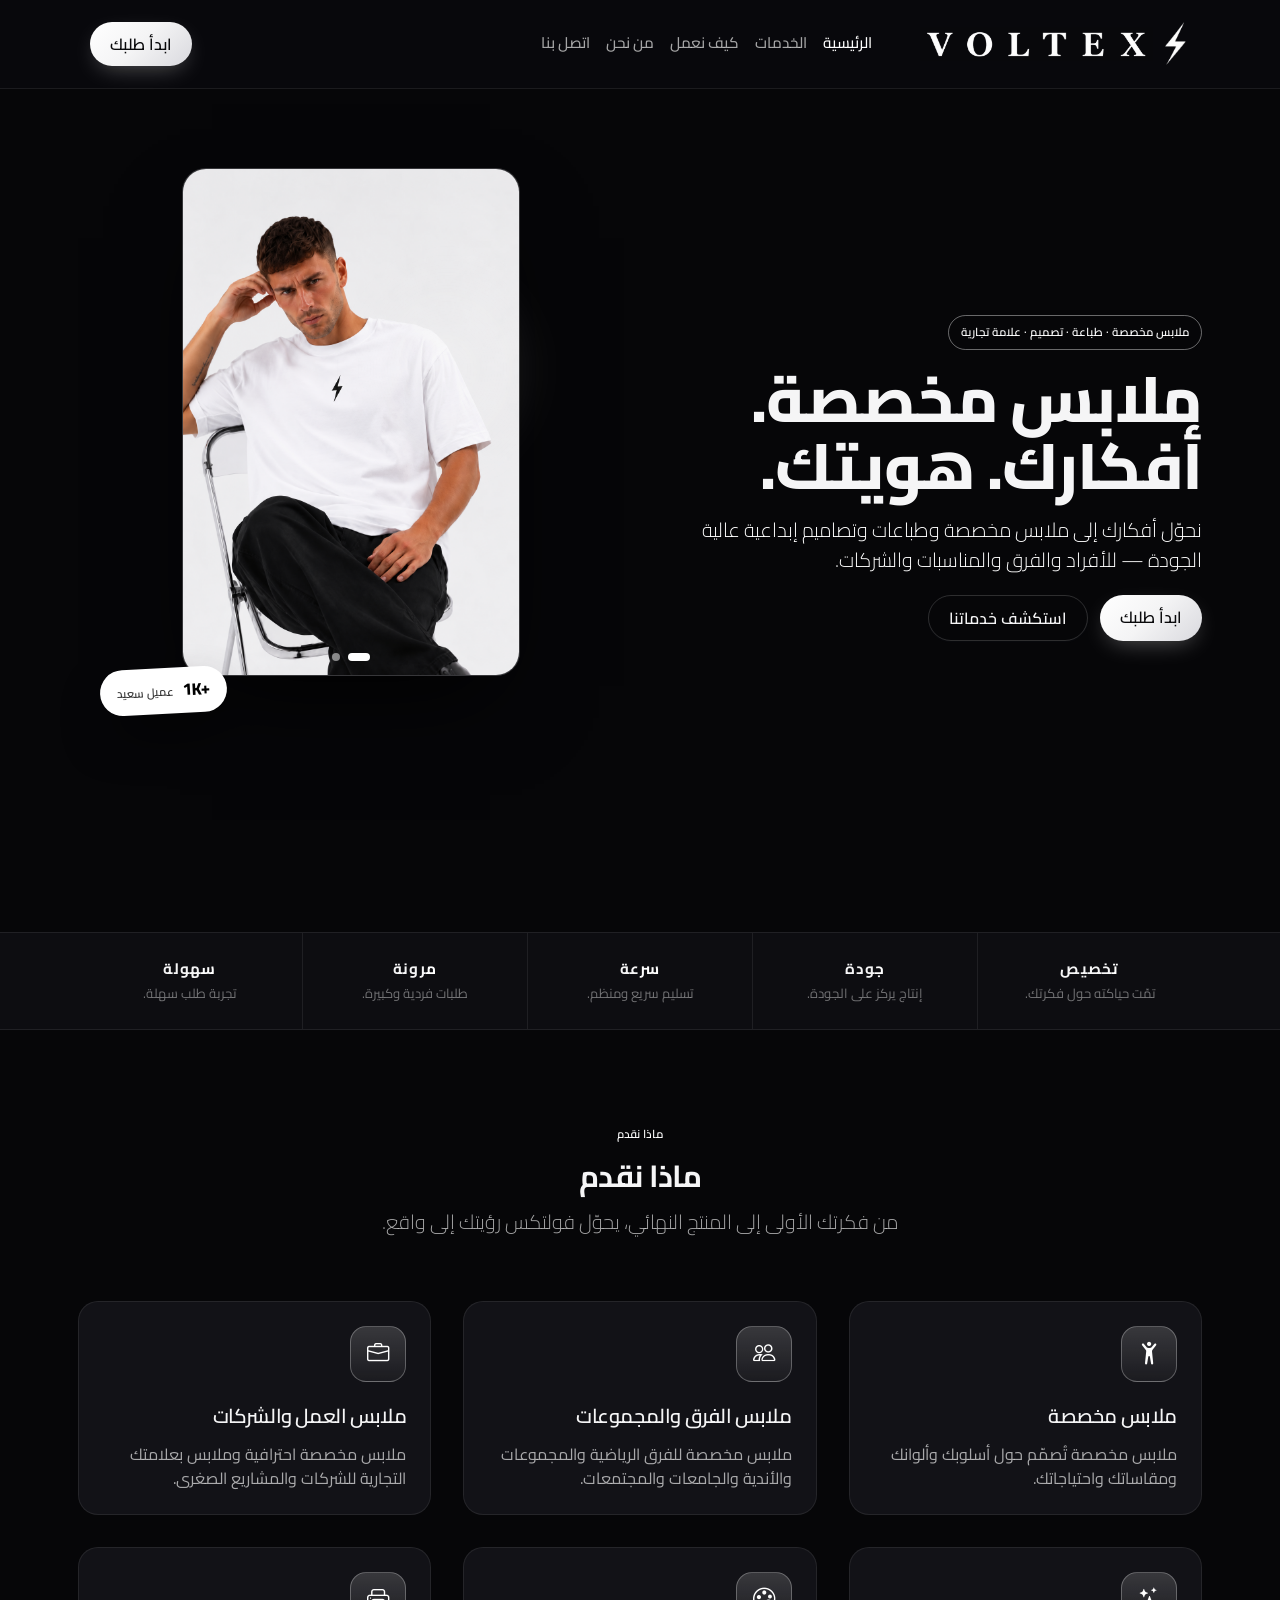
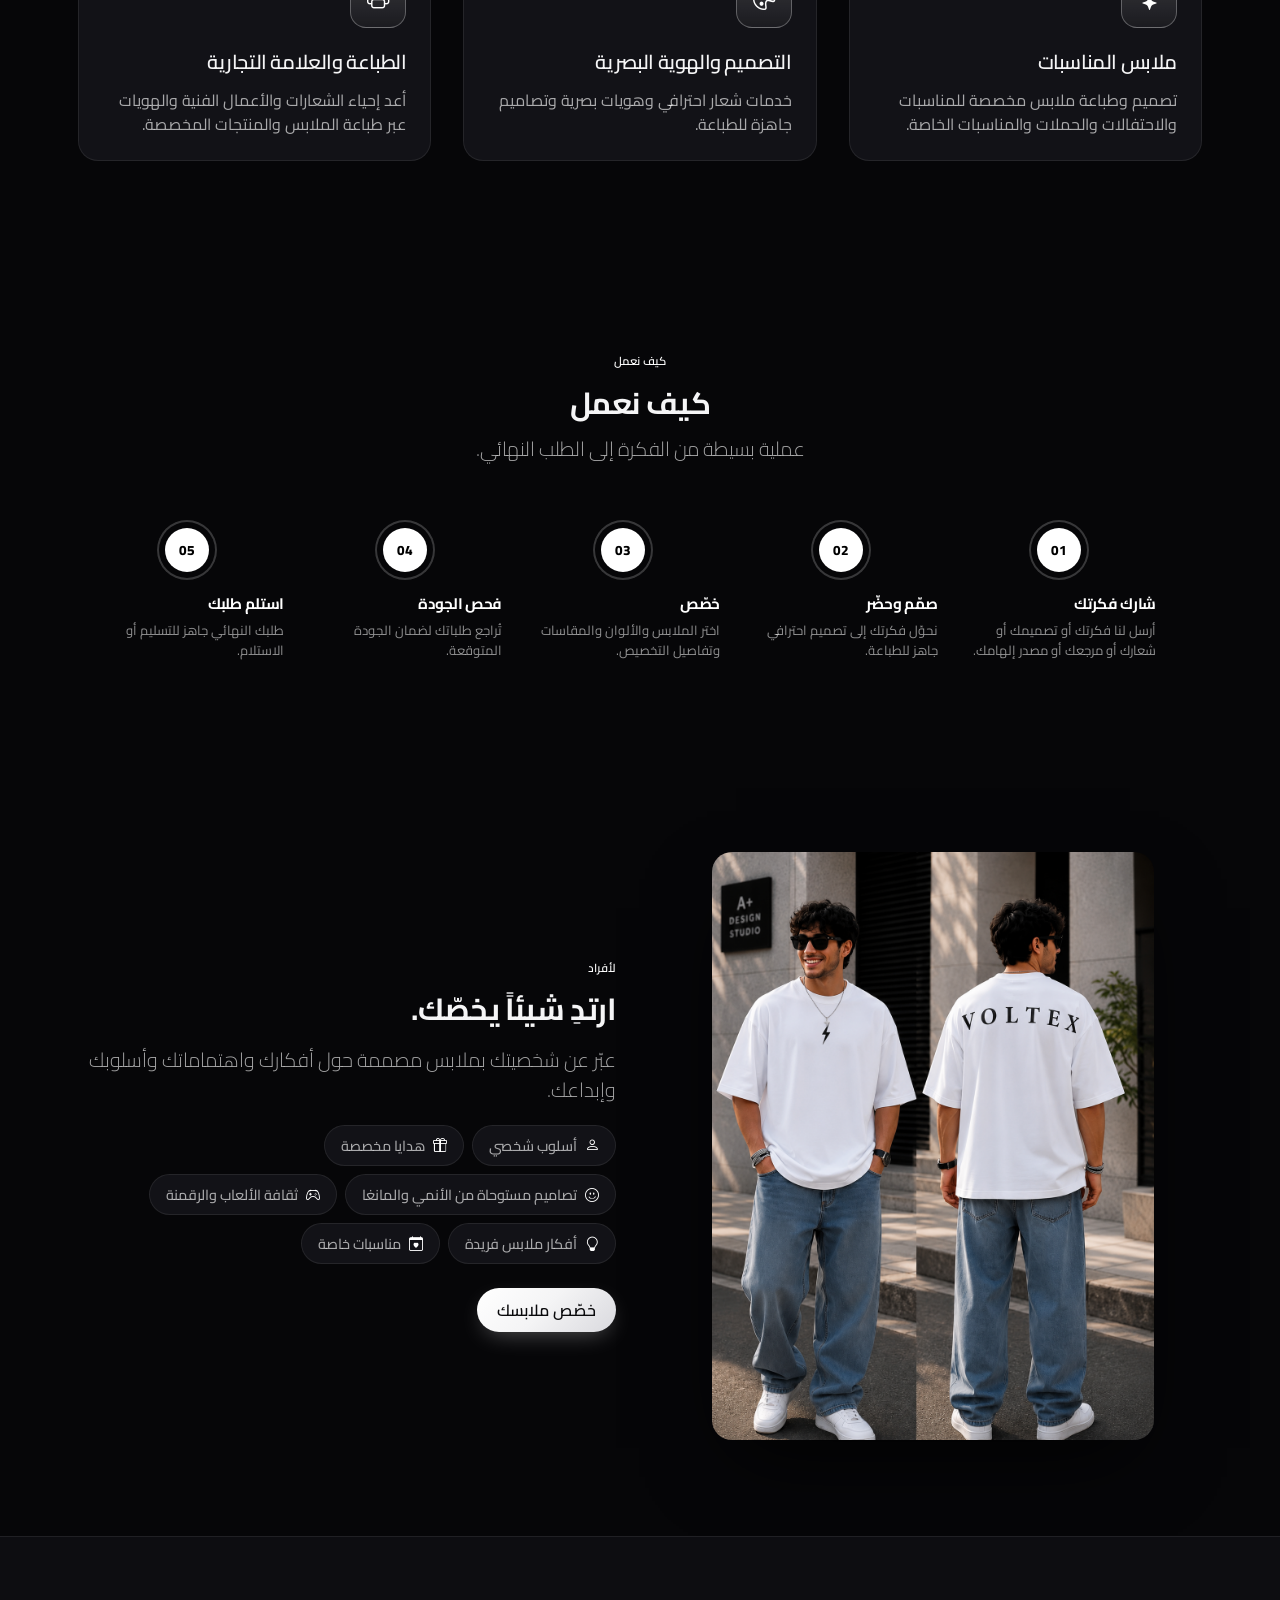
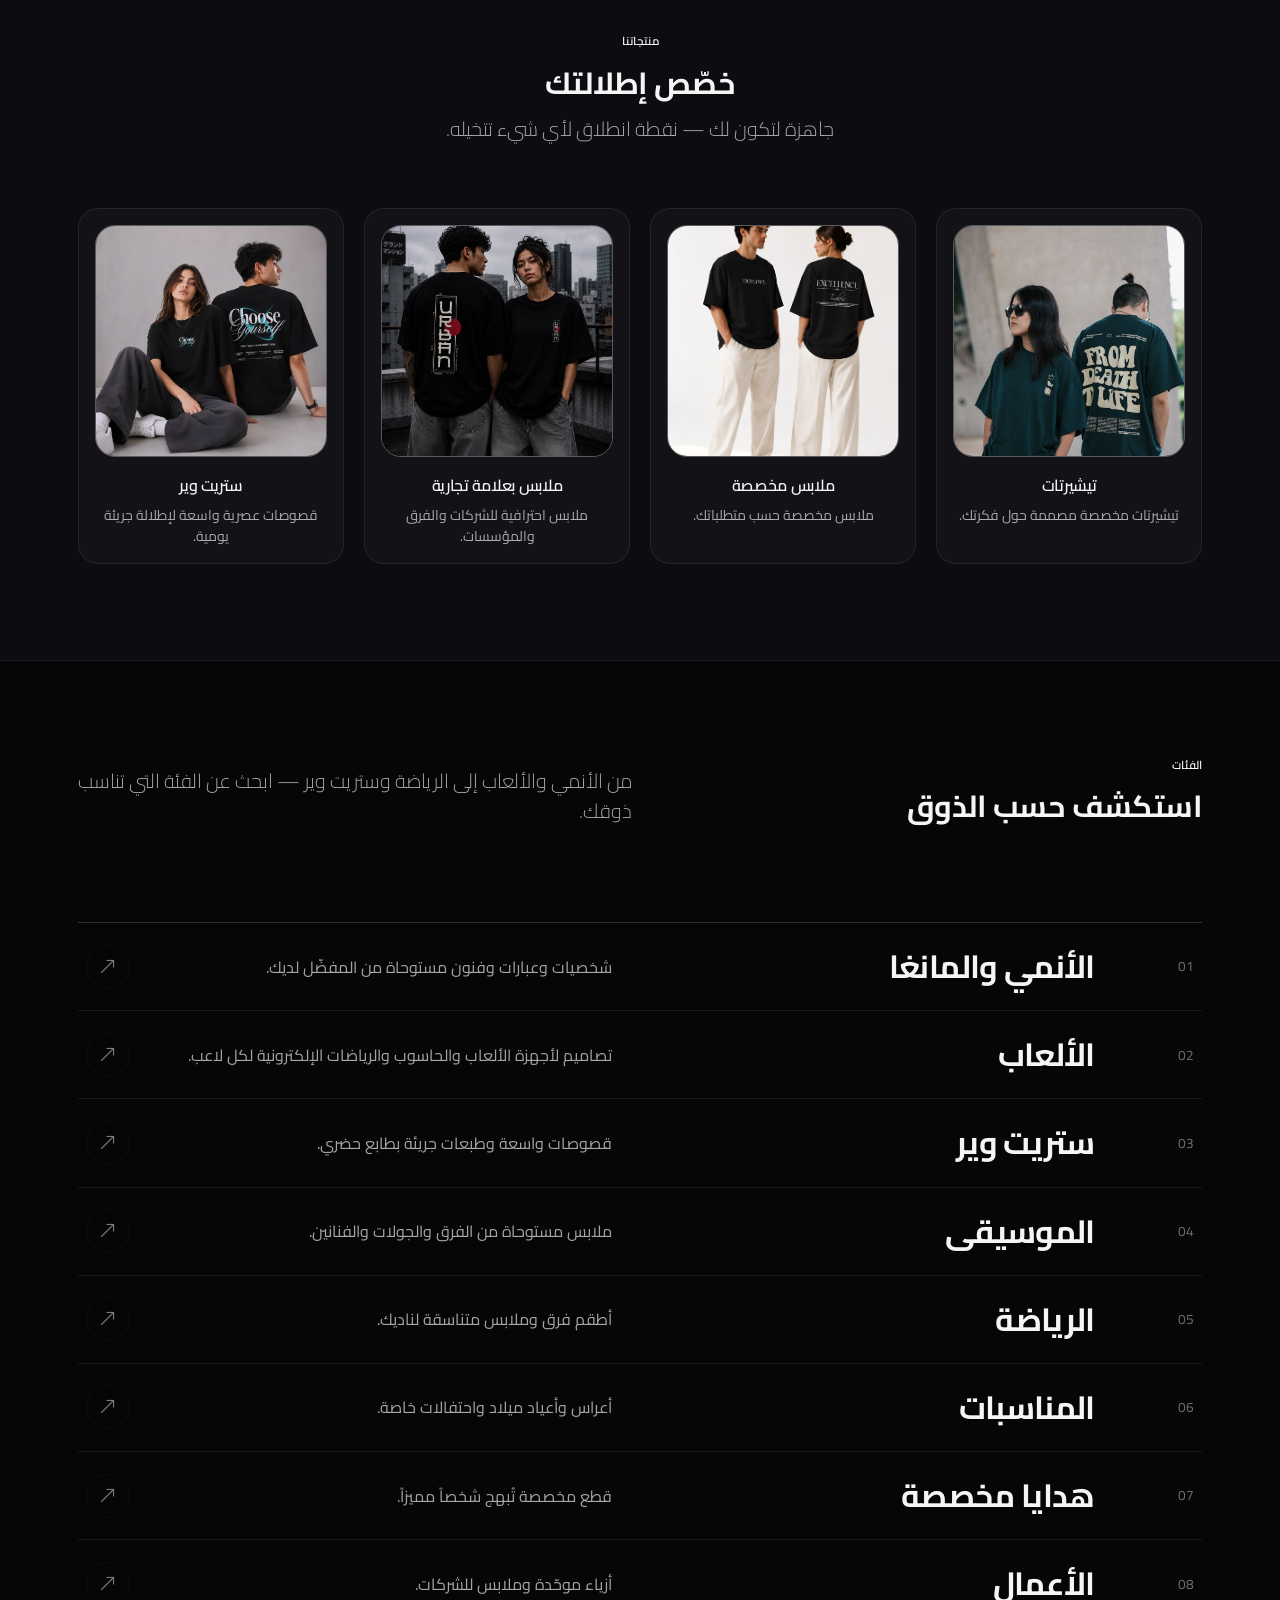
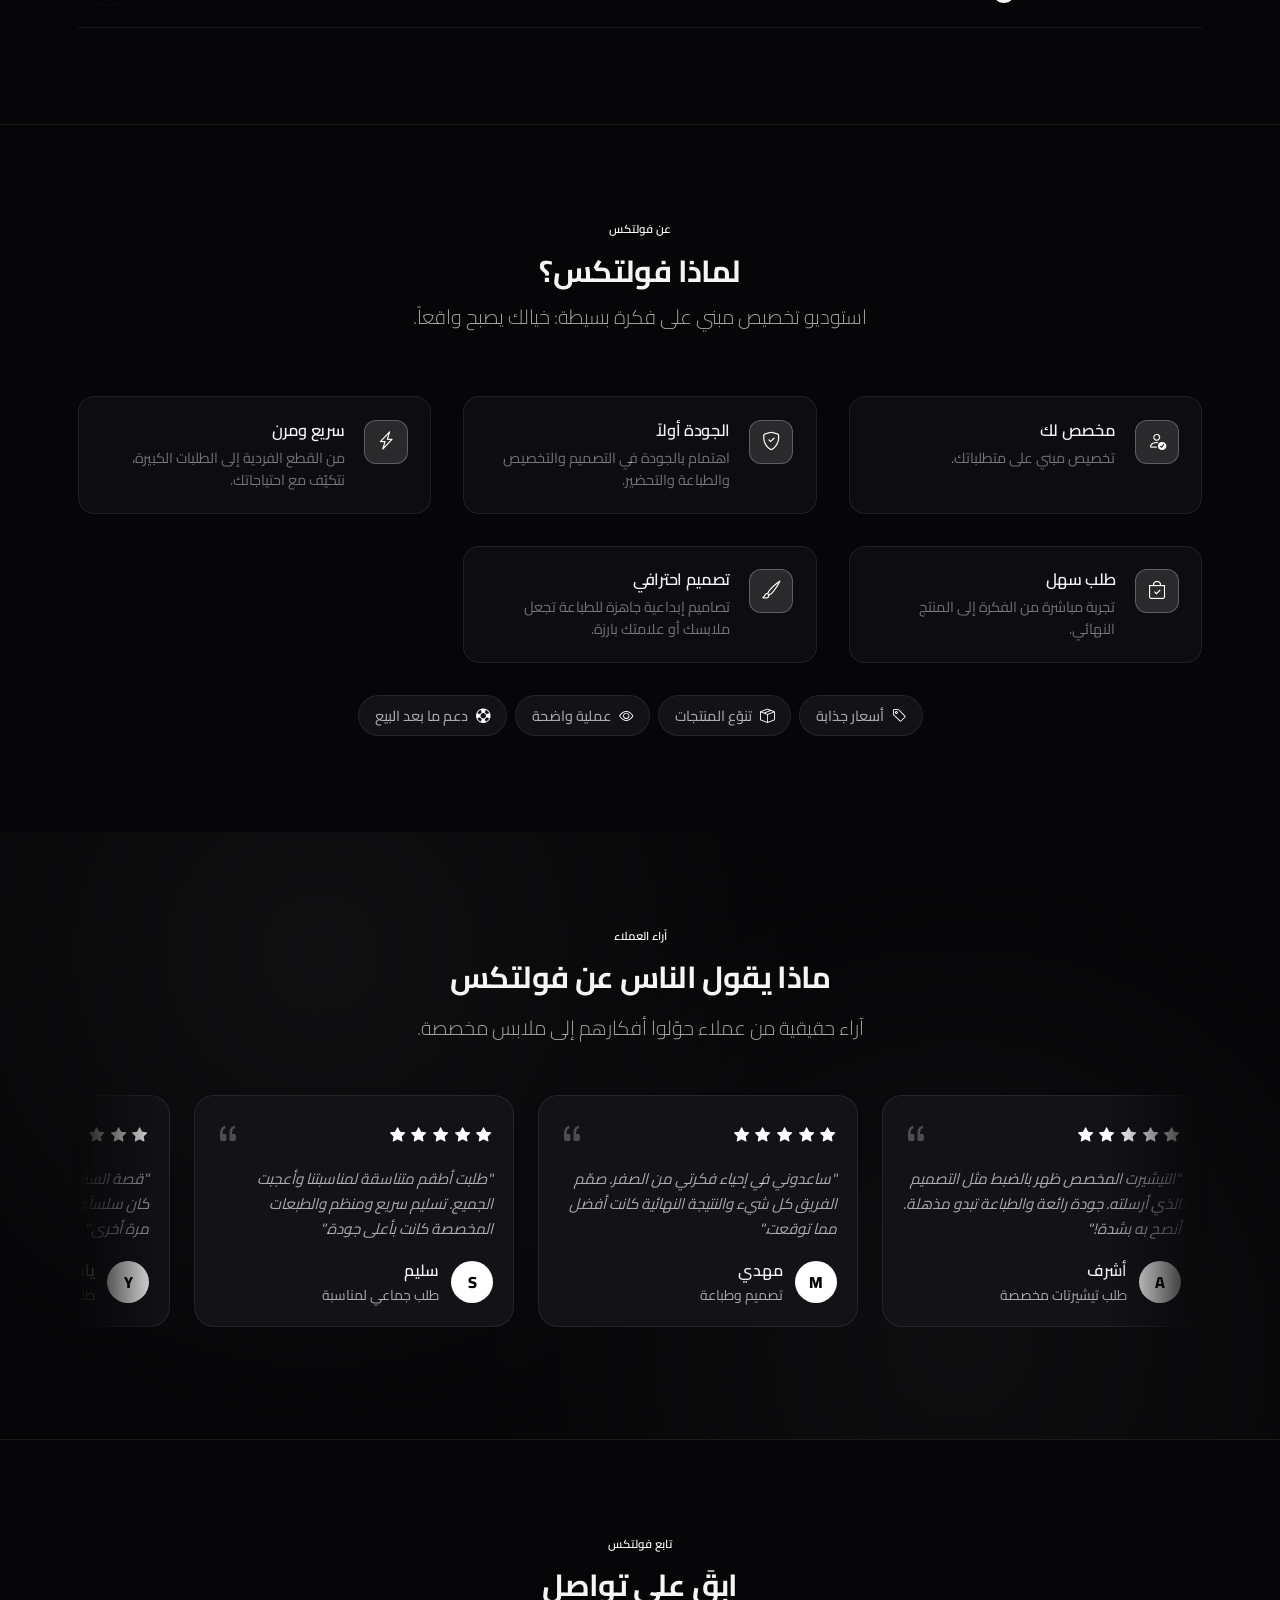
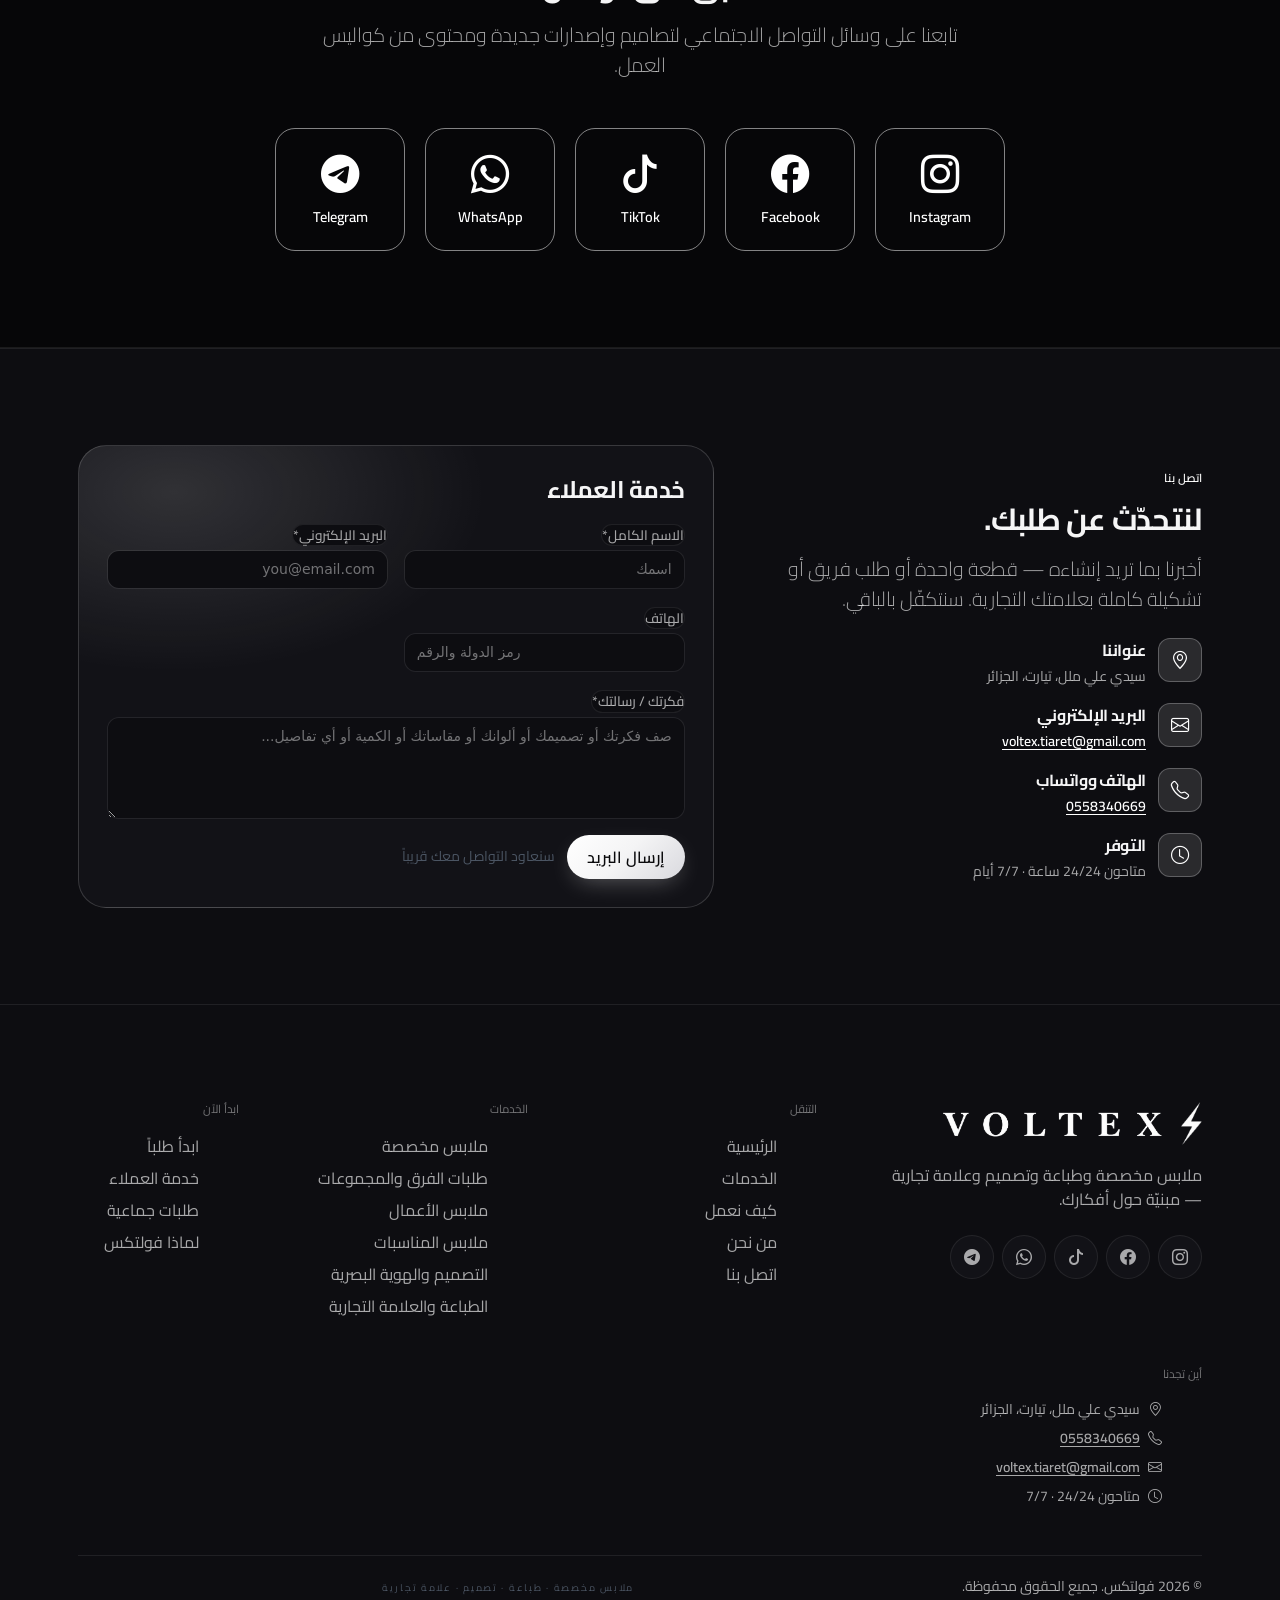
==== commit 275f030c: "arabic website" ====
--- a/index.html
+++ b/index.html
@@ -42,10 +42,10 @@
             unicode-range: U+0100-02AF, U+0304, U+0308, U+0329, U+1E00-1E9F, U+1EF2-1EFF, U+2020, U+20A0-20AB, U+20AD-20C0, U+2113, U+2C60-2C7F, U+A720-A7FF;
         }
         :root {
-            --vx-bg: #000000;
-            --vx-bg-soft: #000000;
-            --vx-surface: #070709;
-            --vx-surface-2: #0c0c0f;
+            --vx-bg: #060608;
+            --vx-bg-soft: #0d0d11;
+            --vx-surface: #121217;
+            --vx-surface-2: #17171d;
             --vx-border: rgba(255, 255, 255, .08);
             --vx-border-strong: rgba(255, 255, 255, .16);
             --vx-text: #f5f5f6;
@@ -227,7 +227,7 @@
 
         /* ---------- Navbar ---------- */
         .vx-navbar {
-            background: rgba(0, 0, 0, .85);
+            background: rgba(10, 10, 14, .85);
             -webkit-backdrop-filter: blur(14px);
             backdrop-filter: blur(14px);
             border-bottom: 1px solid var(--vx-border);
@@ -708,7 +708,7 @@
             position: relative;
             z-index: 2;
             flex-shrink: 0;
-            box-shadow: 0 0 0 6px rgba(0, 0, 0, 1), 0 0 0 8px rgba(255, 255, 255, .2);
+            box-shadow: 0 0 0 6px rgba(6, 6, 8, 1), 0 0 0 8px rgba(255, 255, 255, .2);
         }
 
         .vx-timeline .vx-step-content {
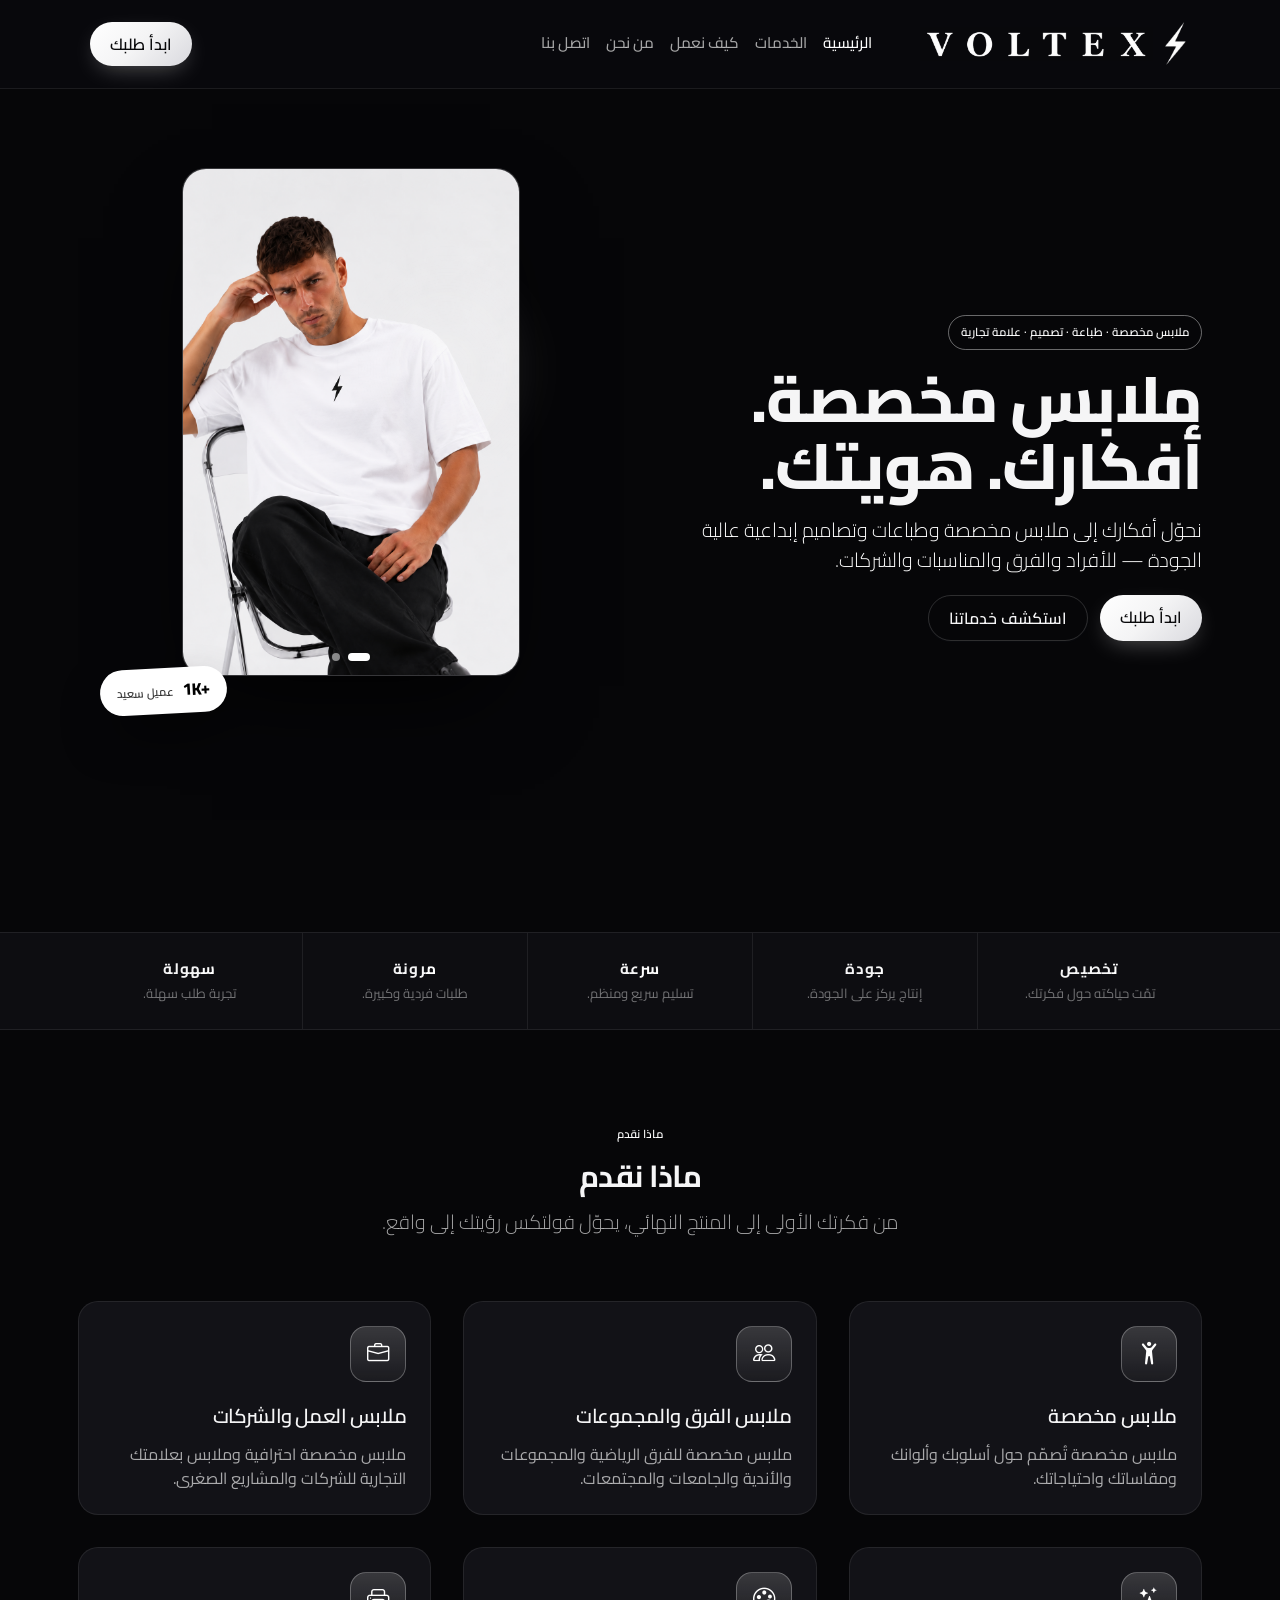
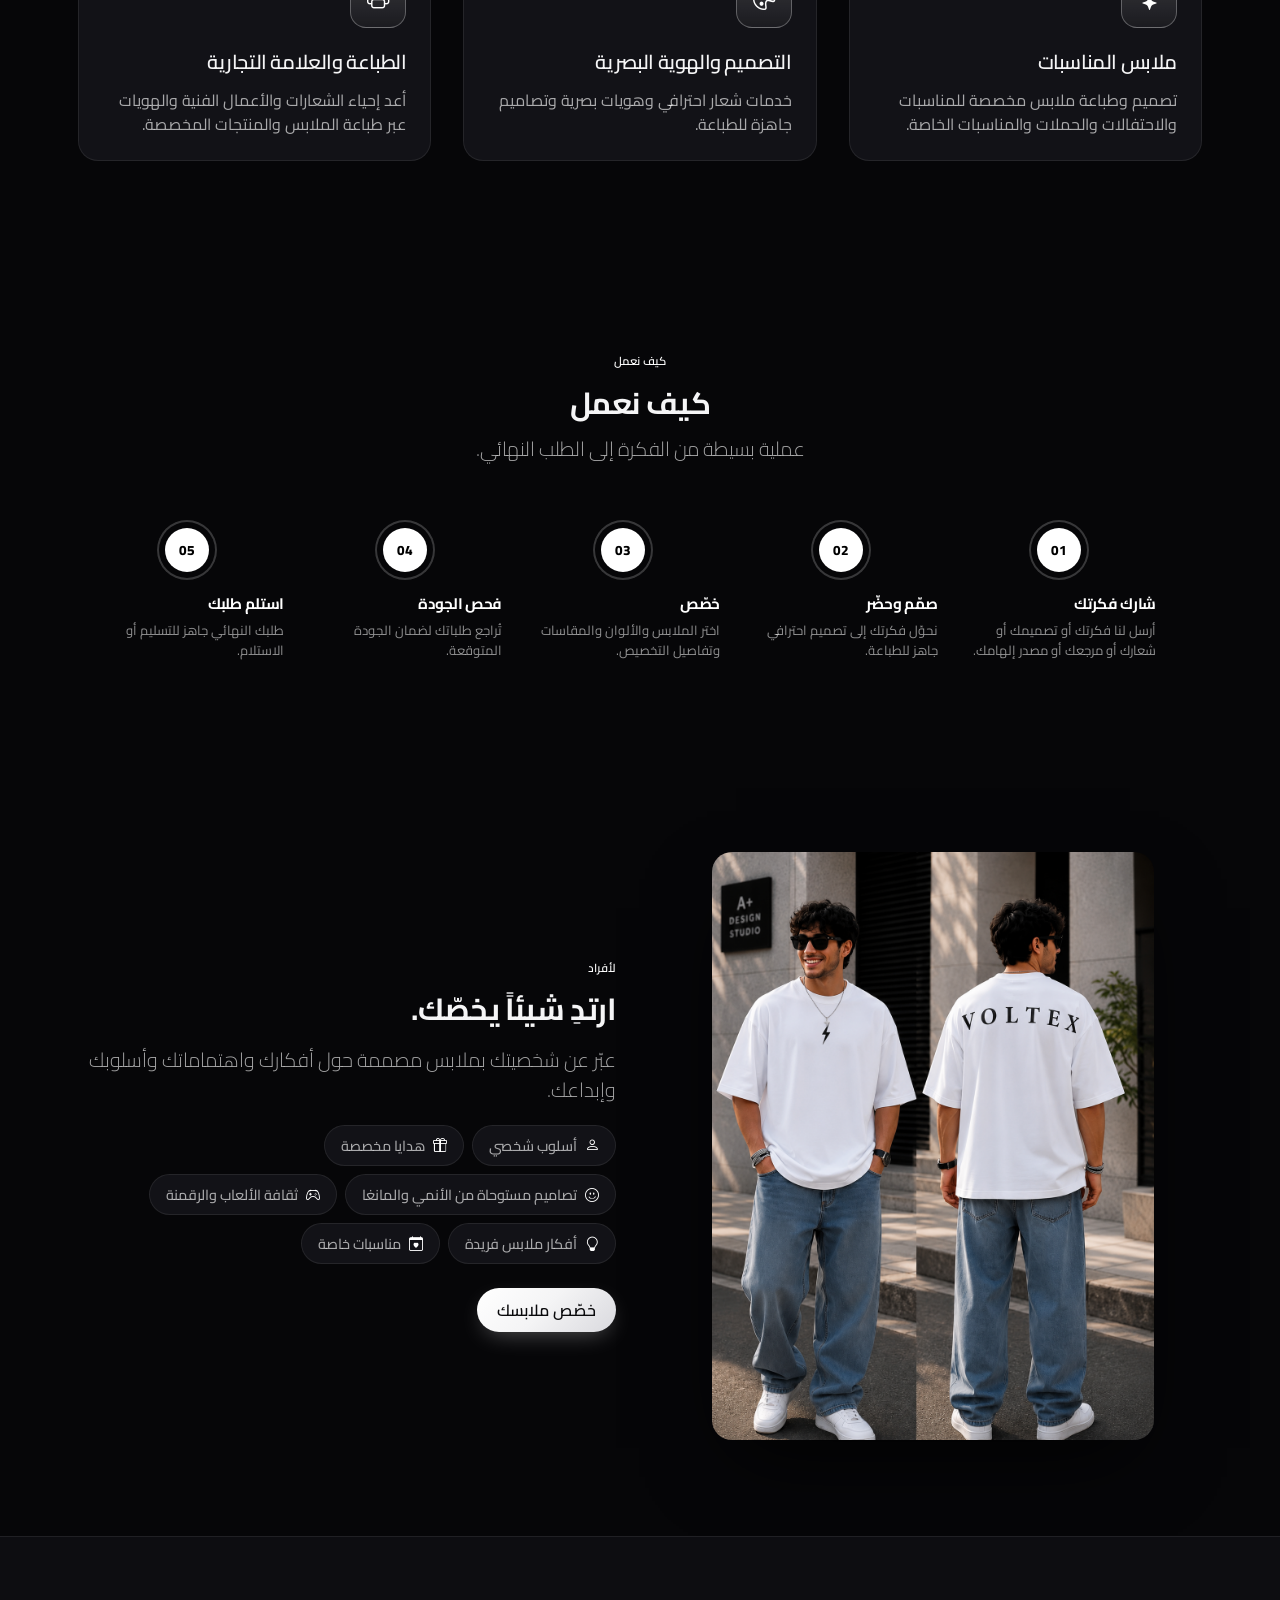
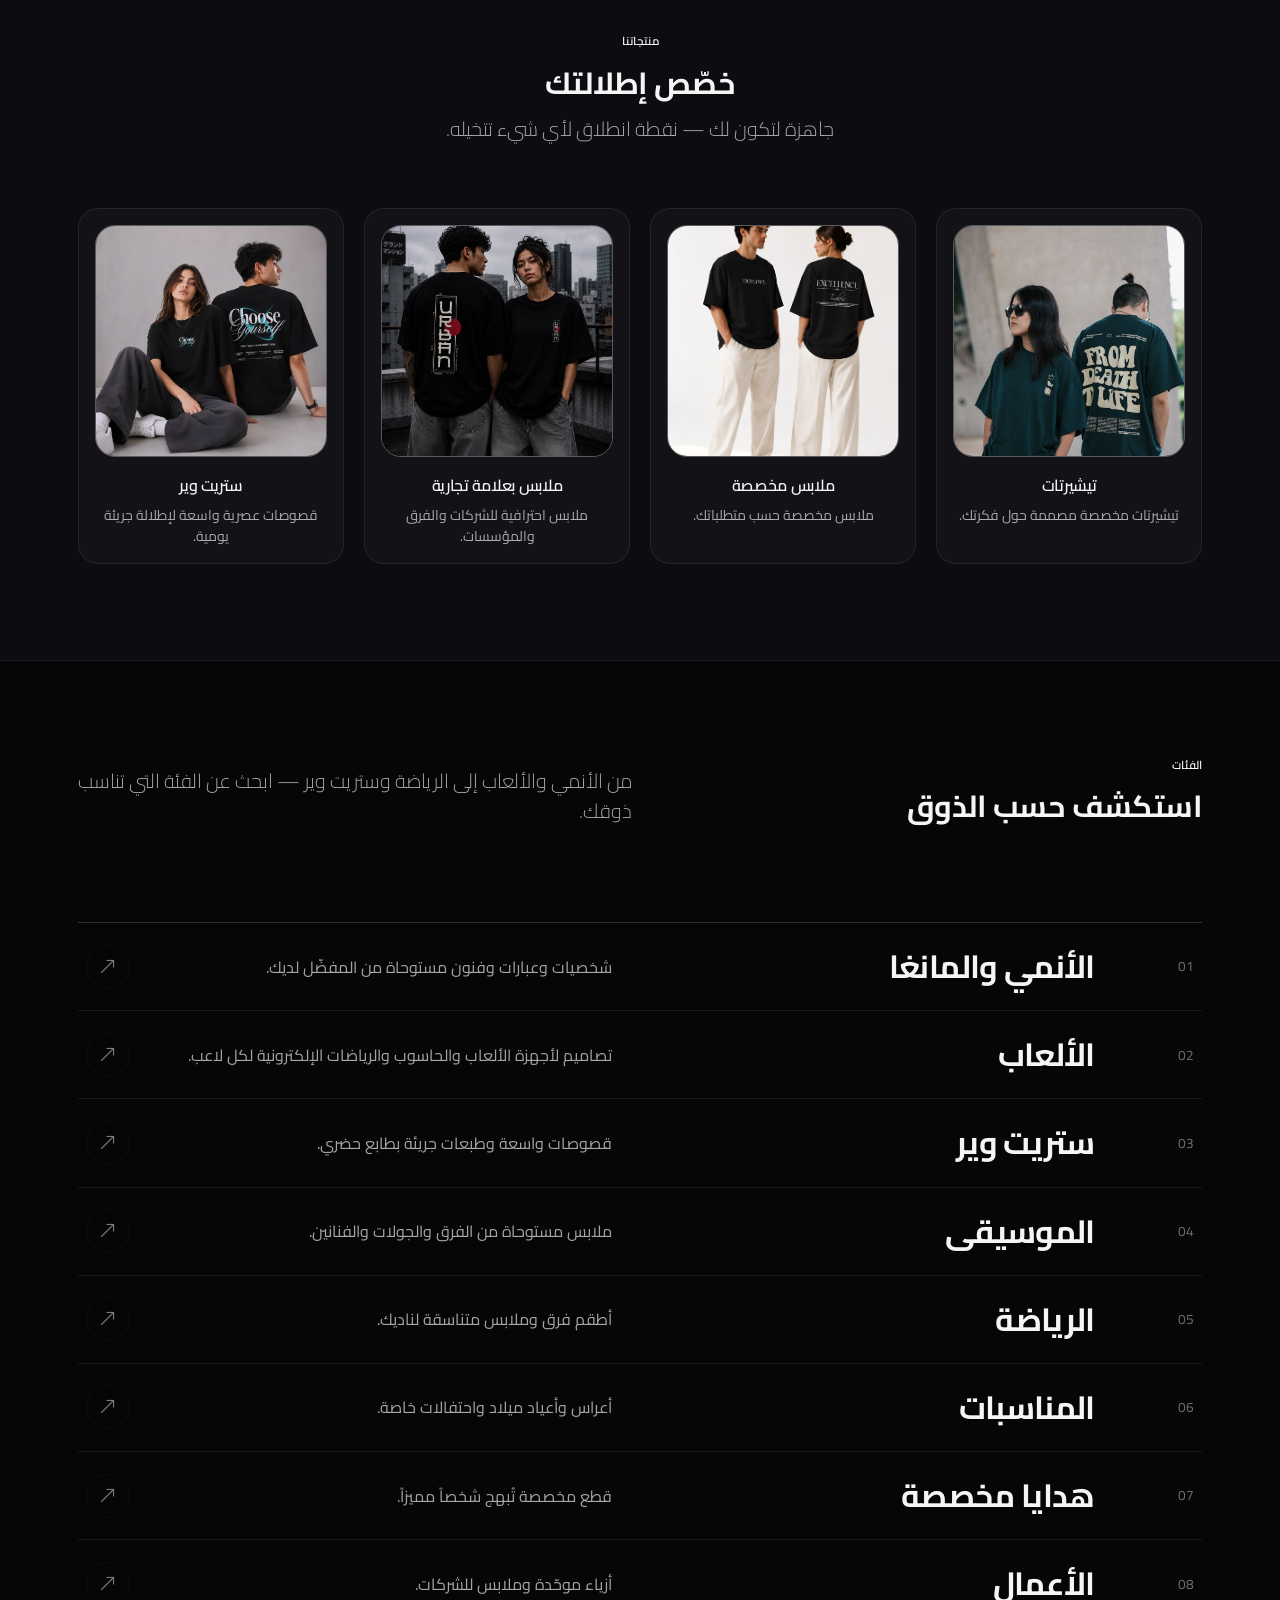
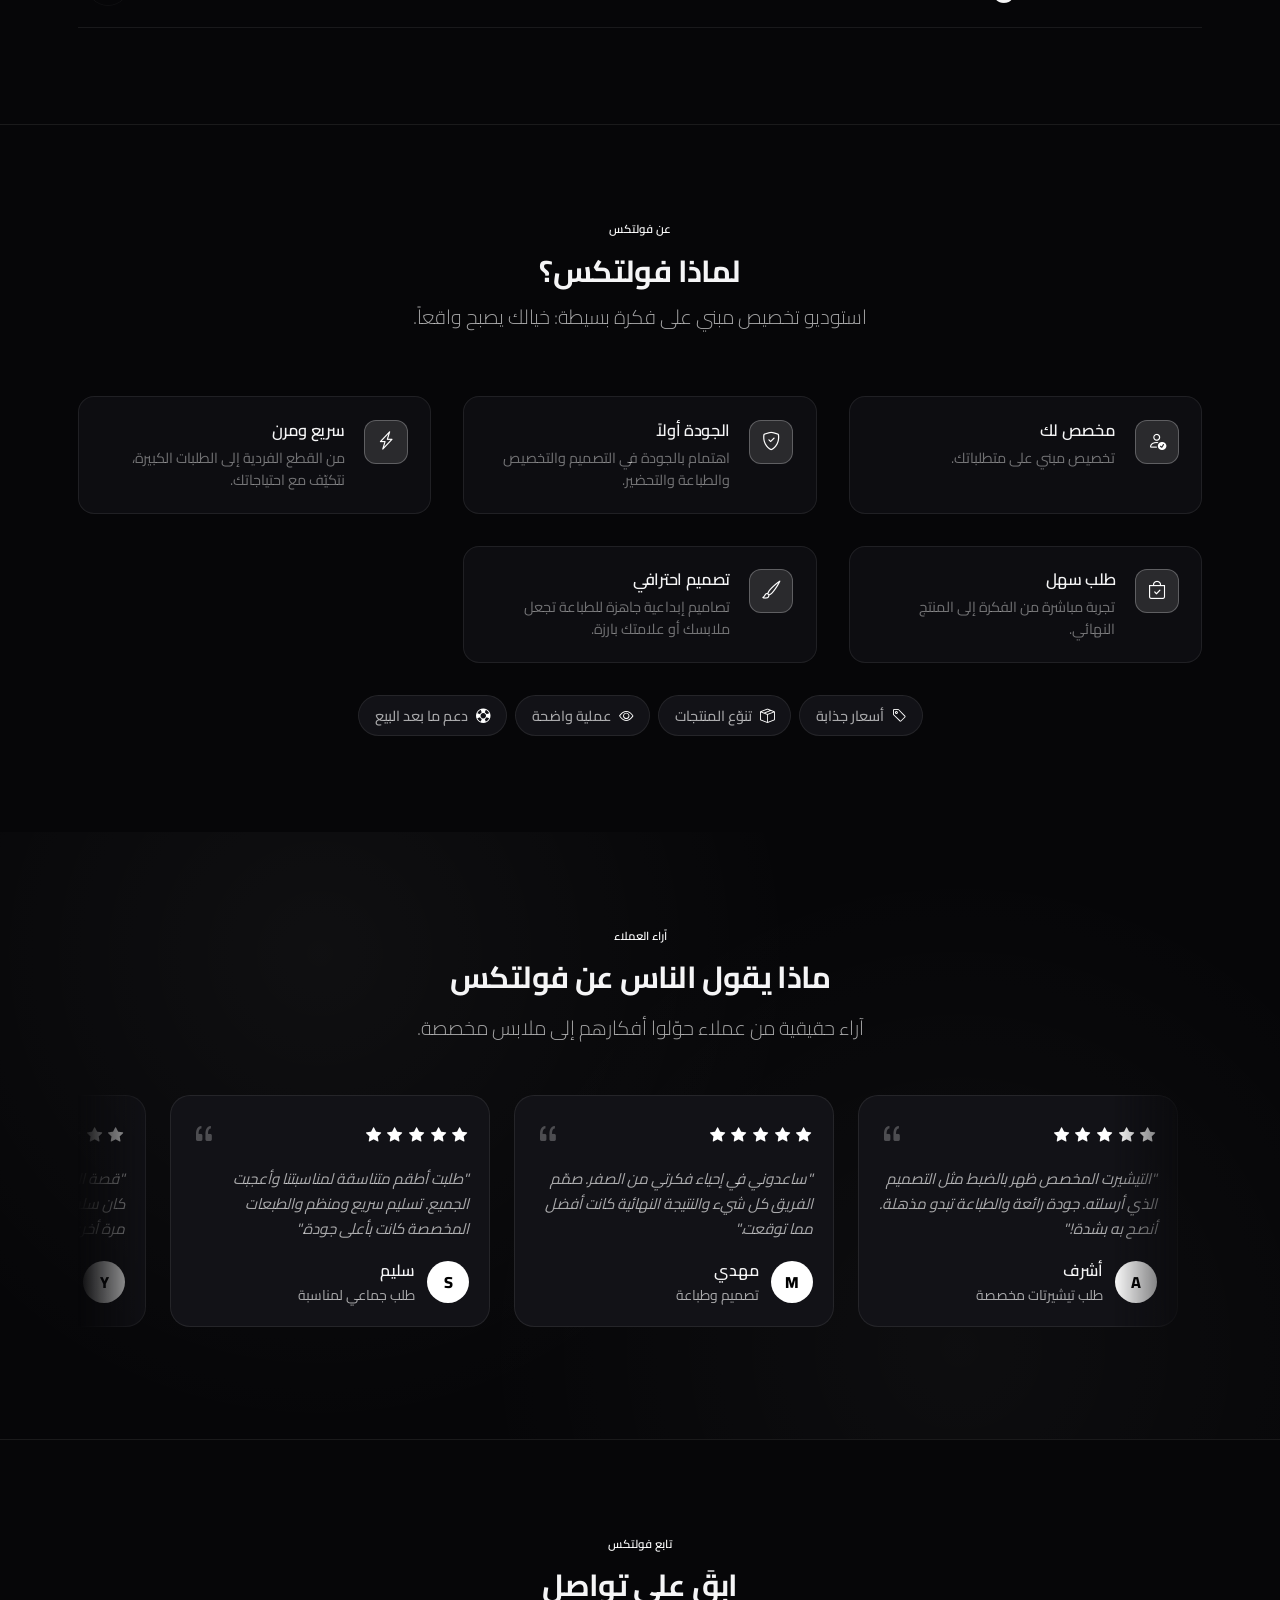
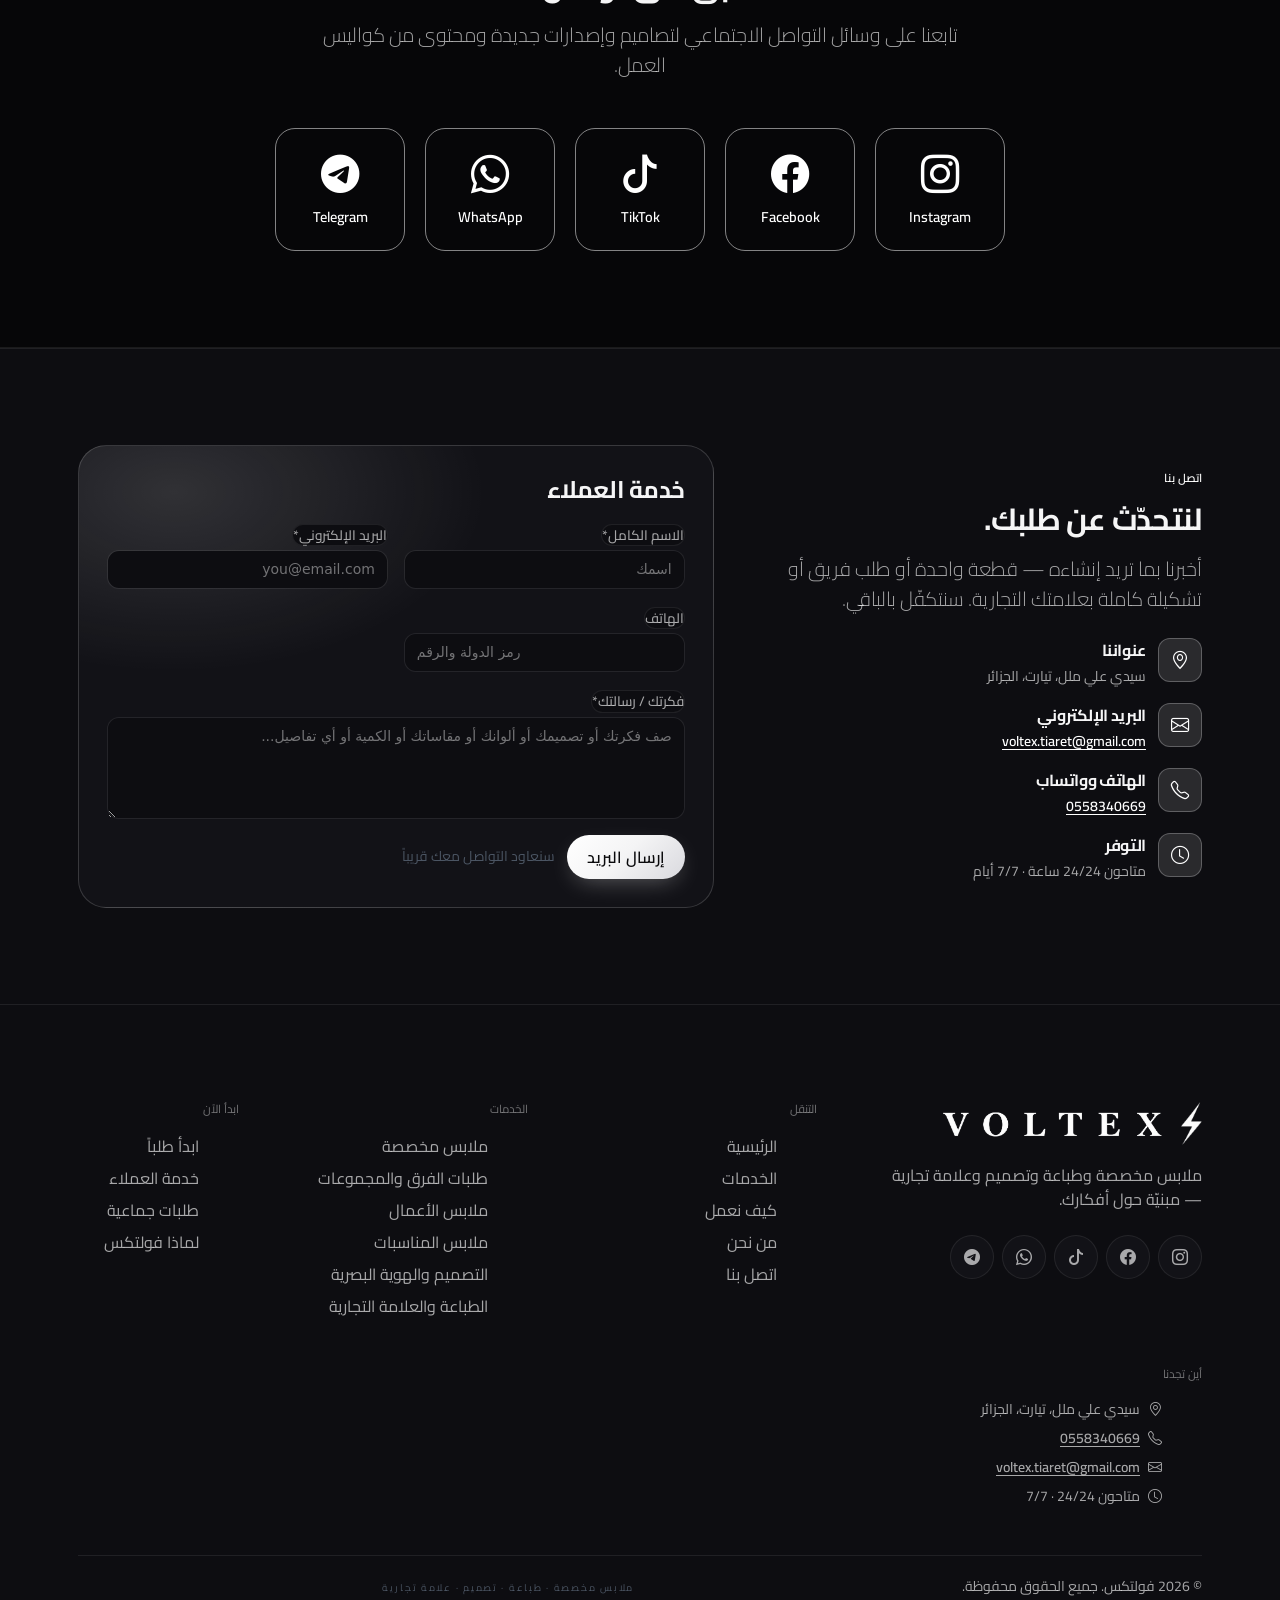
==== commit 54c66430: "arabic website" ====
--- a/index.html
+++ b/index.html
@@ -1134,9 +1134,8 @@
         }
         .vx-review-track {
             display: flex;
-            gap: 1.5rem;
             width: max-content;
-            animation: vxMarquee 40s linear infinite;
+            animation: vxMarquee 28s linear infinite;
         }
         .vx-review-marquee:hover .vx-review-track {
             animation-play-state: paused;
@@ -1147,6 +1146,7 @@
         }
         .vx-review-item {
             flex: 0 0 320px;
+            margin-right: 1.5rem;
         }
         .vx-review {
             display: flex;
@@ -1206,6 +1206,20 @@
             color: #000000;
             border-color: #ffffff;
             transform: translateY(-6px);
+        }
+        @media (max-width: 575.98px) {
+            .vx-social-bw {
+                width: 92px;
+                padding: 1.1rem .75rem .95rem;
+                gap: .55rem;
+                border-radius: 16px;
+            }
+            .vx-social-bw i {
+                font-size: 1.7rem;
+            }
+            .vx-social-bw span {
+                font-size: .72rem;
+            }
         }
 
         .vx-contact-link {
@@ -2442,7 +2456,14 @@
                         var offset = navbar ? navbar.offsetHeight : 0;
                         var rect = target.getBoundingClientRect();
                         var targetY = window.scrollY + rect.top - offset - 12;
-                        window.scrollTo({ top: targetY, behavior: 'smooth' });
+                        try {
+                            target.scrollIntoView({ behavior: 'smooth', block: 'start' });
+                        } catch (err) {
+                            window.scrollTo({ top: targetY, behavior: 'smooth' });
+                        }
+                        if (hash && hash.length > 1) {
+                            try { history.replaceState(null, '', hash); } catch (err2) { /* noop */ }
+                        }
                         if (collapseEl && collapseEl.classList.contains('show')) {
                             var bsCollapse = bootstrap.Collapse.getInstance(collapseEl) || new bootstrap.Collapse(collapseEl);
                             bsCollapse.hide();
